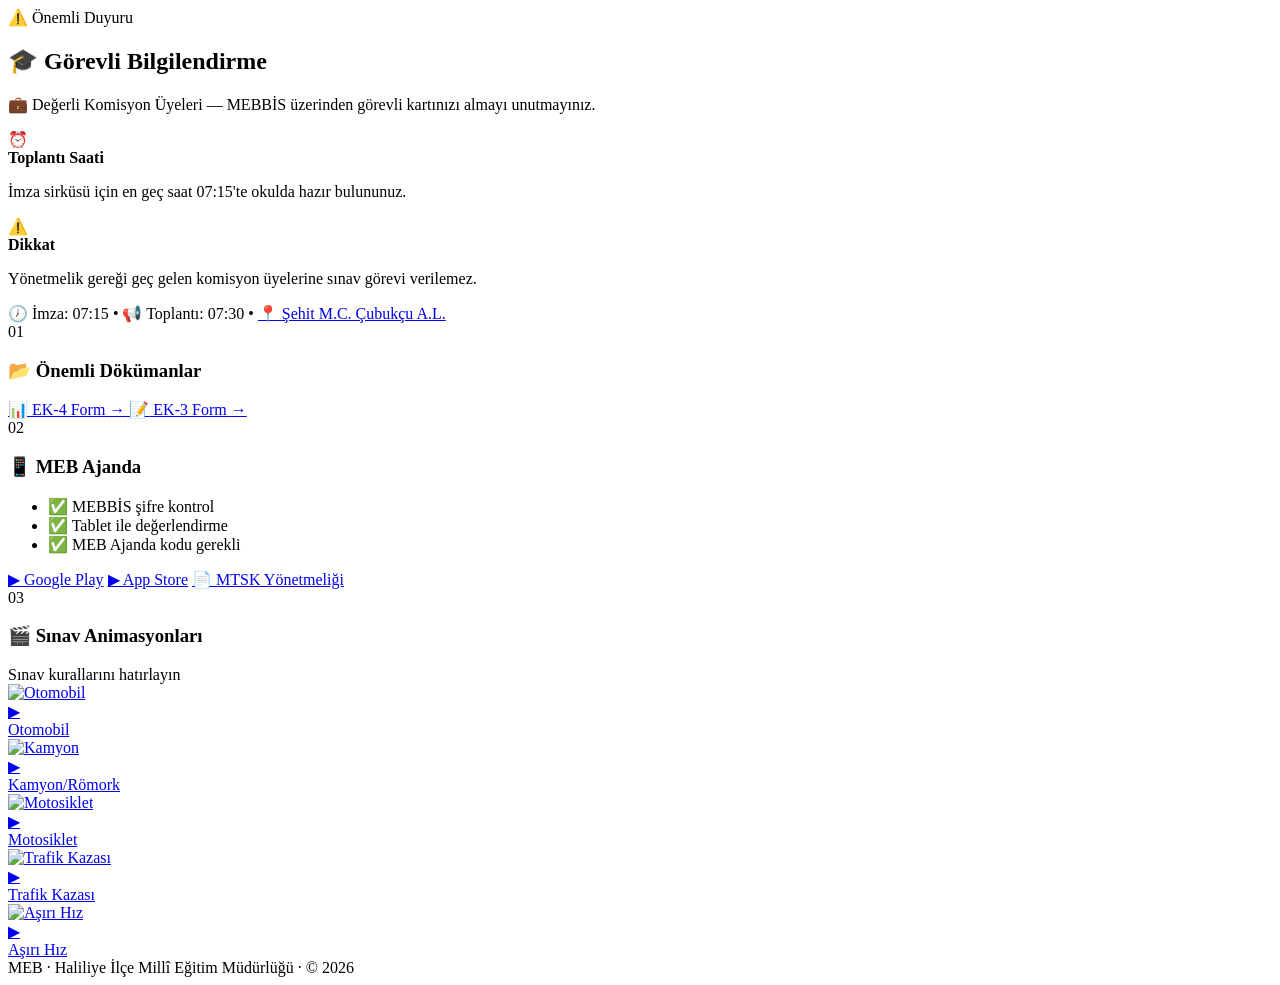
==== index.html @ 307fc8f8 "Add files via upload" ====
<!DOCTYPE html>
<html lang="tr"><head><meta http-equiv="Content-Type" content="text/html; charset=UTF-8">
  <meta name="viewport" content="width=device-width, initial-scale=1.0, maximum-scale=5.0, user-scalable=yes">
  <meta name="theme-color" content="#0a0f1e">
  <meta name="mobile-web-app-capable" content="yes">
  <meta name="apple-mobile-web-app-capable" content="yes">
  <meta name="apple-mobile-web-app-status-bar-style" content="black-translucent">
  <title>HALİLİYE İLÇE MİLLÎ EĞİTİM MÜDÜRLÜĞÜ - Direksiyon Uygulama Sınavı 2026</title>
  <link rel="stylesheet" href="./index_files/style.css">
  <link rel="preconnect" href="https://fonts.googleapis.com/">
  <link rel="preconnect" href="https://fonts.gstatic.com/" crossorigin="">
  <link href="./index_files/css2" rel="stylesheet">
</head>

<body>
  <div class="app-container single-screen">
    <!-- Hero Banner - Görevli Bilgilendirme -->
    <section class="hero-banner">
      <div class="hero-eyebrow">
        <span class="hero-badge">⚠️ Önemli Duyuru</span>
      </div>
      <h1 class="hero-title">🎓 Görevli Bilgilendirme</h1>
      <p class="hero-subtitle">💼 Değerli Komisyon Üyeleri — MEBBİS üzerinden görevli kartınızı almayı unutmayınız.</p>
      <div class="hero-alerts">
        <div class="hero-alert warning">
          <div class="alert-icon-wrap">⏰</div>
          <div class="alert-content">
            <strong>Toplantı Saati</strong>
            <p>İmza sirküsü için en geç saat <span class="highlight">07:15</span>'te okulda hazır bulununuz.</p>
          </div>
        </div>
        <div class="hero-alert danger">
          <div class="alert-icon-wrap">⚠️</div>
          <div class="alert-content">
            <strong>Dikkat</strong>
            <p>Yönetmelik gereği geç gelen komisyon üyelerine sınav görevi verilemez.</p>
          </div>
        </div>
      </div>
      <div class="hero-meta">
        <span class="hero-clock">🕖 İmza: 07:15</span>
        <span class="hero-divider">•</span>
        <span class="hero-meeting">📢 Toplantı: 07:30</span>
        <span class="hero-divider">•</span>
        <a href="https://maps.app.goo.gl/9CkDeFp5u5hcrYTb7" target="_blank" class="hero-location">📍 Şehit M.C. Çubukçu A.L.</a>
      </div>
      <div class="hero-glow"></div>
    </section>

    <!-- Content Grid -->
    <main class="content-grid">
      <!-- Top Row - Full Width Cards -->
      <div class="top-row">
        <!-- Dökümanlar -->
        <section class="mini-card doc-section">
          <span class="mini-num">01</span>
          <h3>📂 Önemli Dökümanlar</h3>
          <div class="doc-row">
            <a href="https://docs.google.com/spreadsheets/d/137NyETIjxWdyQr7cg7-XehV-t2fVelcr/edit?usp=sharing" target="_blank" class="doc-pill">
              <span>📊</span> EK-4 Form <span class="arrow">→</span>
            </a>
            <a href="https://docs.google.com/spreadsheets/d/1sqxn_C7hYB0pl3exOlRPHyGRlOiC68R-/edit?usp=sharing" target="_blank" class="doc-pill">
              <span>📝</span> EK-3 Form <span class="arrow">→</span>
            </a>
          </div>
        </section>

        <!-- MEB Ajanda -->
        <section class="mini-card app-section">
          <span class="mini-num">02</span>
          <h3>📱 MEB Ajanda</h3>
          <ul class="check-row">
            <li>✅ MEBBİS şifre kontrol</li>
            <li>✅ Tablet ile değerlendirme</li>
            <li>✅ MEB Ajanda kodu gerekli</li>
          </ul>
          <div class="app-links">
            <a href="https://play.google.com/store/apps/details?id=com.meb.mebanahtar" target="_blank" class="app-btn">▶ Google Play</a>
            <a href="https://apps.apple.com/tr/app/meb-ajanda/id1448478630" target="_blank" class="app-btn">▶ App Store</a>
            <a href="https://ookgm.meb.gov.tr/meb_iys_dosyalar/2025_01/13144439_mtsk.pdf" target="_blank" class="app-btn secondary">📄 MTSK Yönetmeliği</a>
          </div>
        </section>
      </div>

      <!-- Video Section -->
      <section class="video-section">
        <div class="section-head">
          <span class="mini-num">03</span>
          <h3>🎬 Sınav Animasyonları</h3>
          <span class="section-hint">Sınav kurallarını hatırlayın</span>
        </div>
        <div class="video-row">
          <a href="https://www.youtube.com/watch?v=DIfoEIs1bJ0" target="_blank" class="vid-card">
            <div class="vid-thumb">
              <img src="./index_files/maxresdefault.jpg" alt="Otomobil">
              <div class="vid-overlay">▶</div>
            </div>
            <span>Otomobil</span>
          </a>
          <a href="https://www.youtube.com/watch?v=jmwhwNhbXaY" target="_blank" class="vid-card">
            <div class="vid-thumb">
              <img src="./index_files/maxresdefault(1).jpg" alt="Kamyon">
              <div class="vid-overlay">▶</div>
            </div>
            <span>Kamyon/Römork</span>
          </a>
          <a href="https://www.youtube.com/watch?v=l5TR6jCAc9U" target="_blank" class="vid-card">
            <div class="vid-thumb">
              <img src="./index_files/maxresdefault(2).jpg" alt="Motosiklet">
              <div class="vid-overlay">▶</div>
            </div>
            <span>Motosiklet</span>
          </a>
          <a href="https://www.youtube.com/watch?v=uQ-4gcrQBHQ" target="_blank" class="vid-card">
            <div class="vid-thumb">
              <img src="./index_files/maxresdefault(3).jpg" alt="Trafik Kazası">
              <div class="vid-overlay">▶</div>
            </div>
            <span>Trafik Kazası</span>
          </a>
          <a href="https://www.youtube.com/watch?v=pmoFAxaCNxg" target="_blank" class="vid-card">
            <div class="vid-thumb">
              <img src="./index_files/maxresdefault(4).jpg" alt="Aşırı Hız">
              <div class="vid-overlay">▶</div>
            </div>
            <span>Aşırı Hız</span>
          </a>
        </div>
      </section>
    </main>

    <!-- Footer -->
    <footer class="footer compact">
      <div class="footer-inner">
        <span class="footer-brand">MEB</span>
        <span class="footer-sep">·</span>
        <span class="footer-loc">Haliliye İlçe Millî Eğitim Müdürlüğü</span>
        <span class="footer-sep">·</span>
        <span class="footer-copy">© 2026</span>
      </div>
    </footer>
  </div>

  <script src="./index_files/script.js.indir"></script>
</body></html>
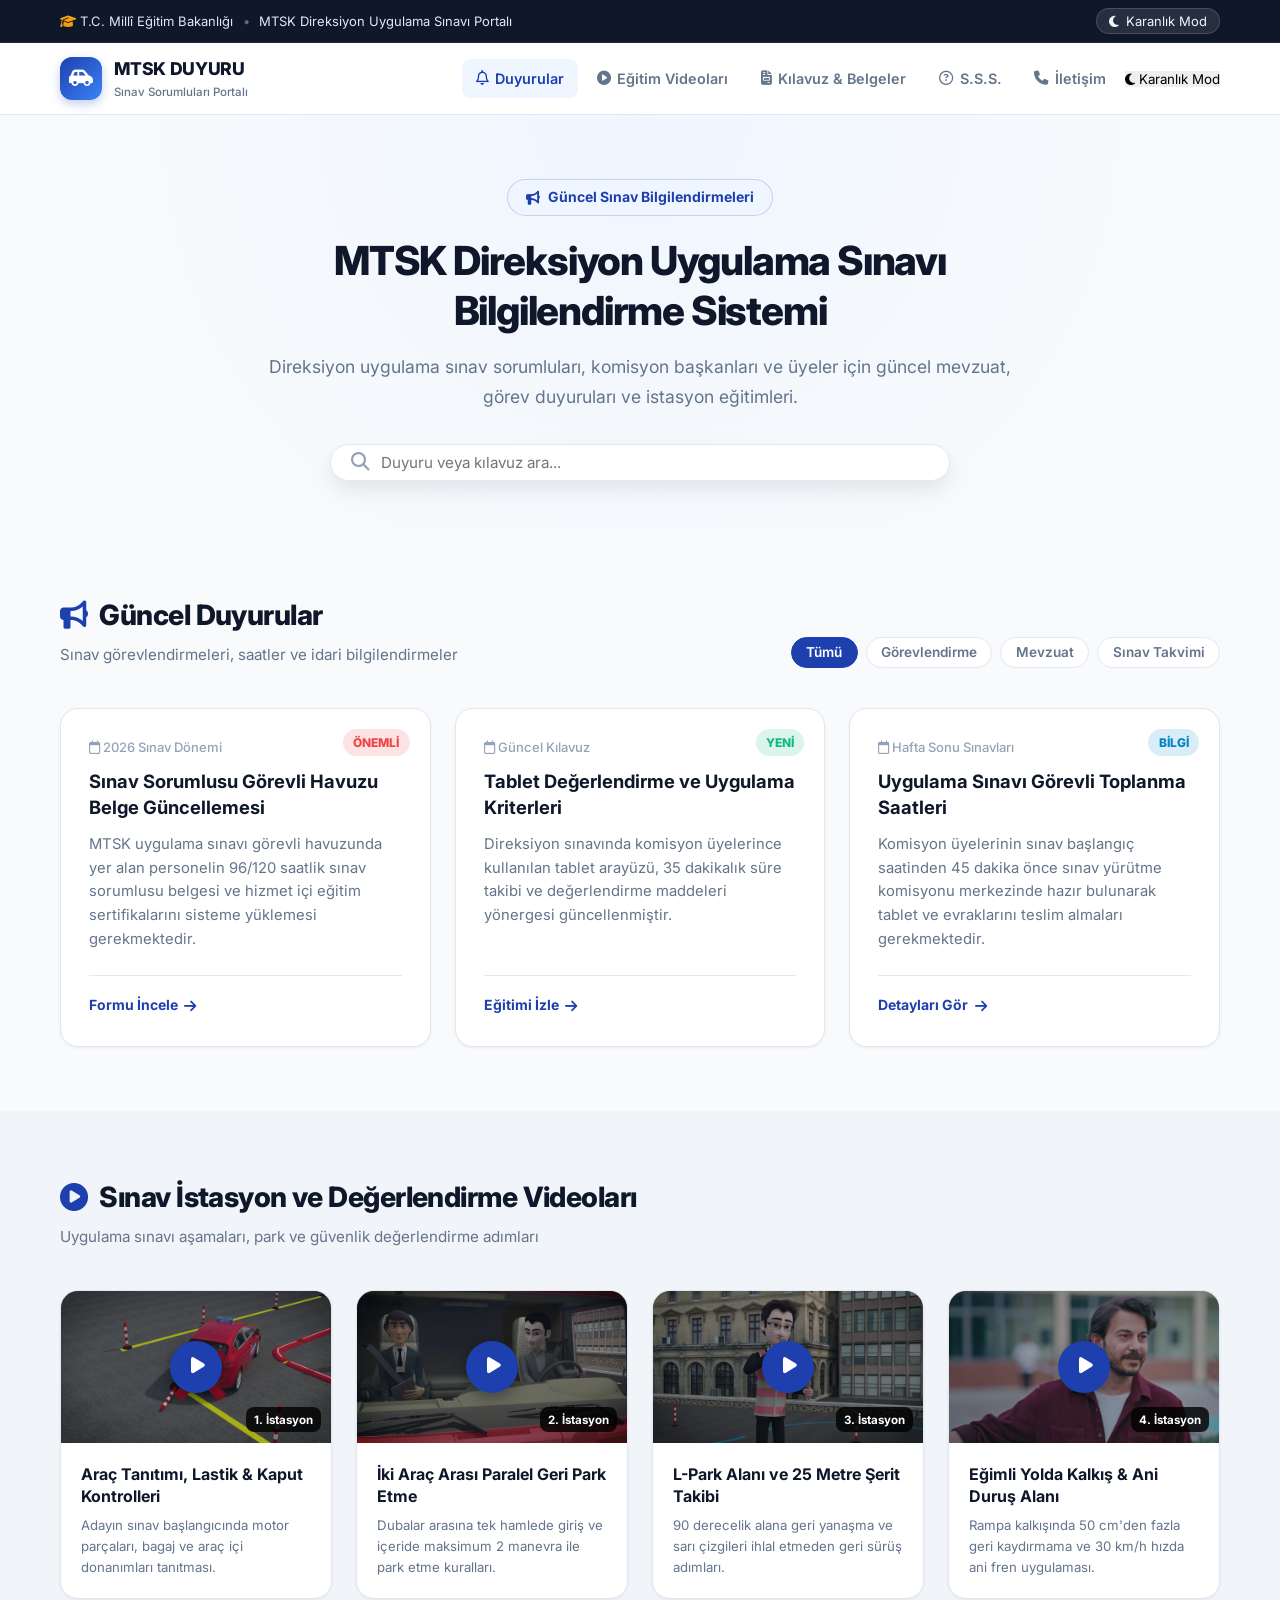
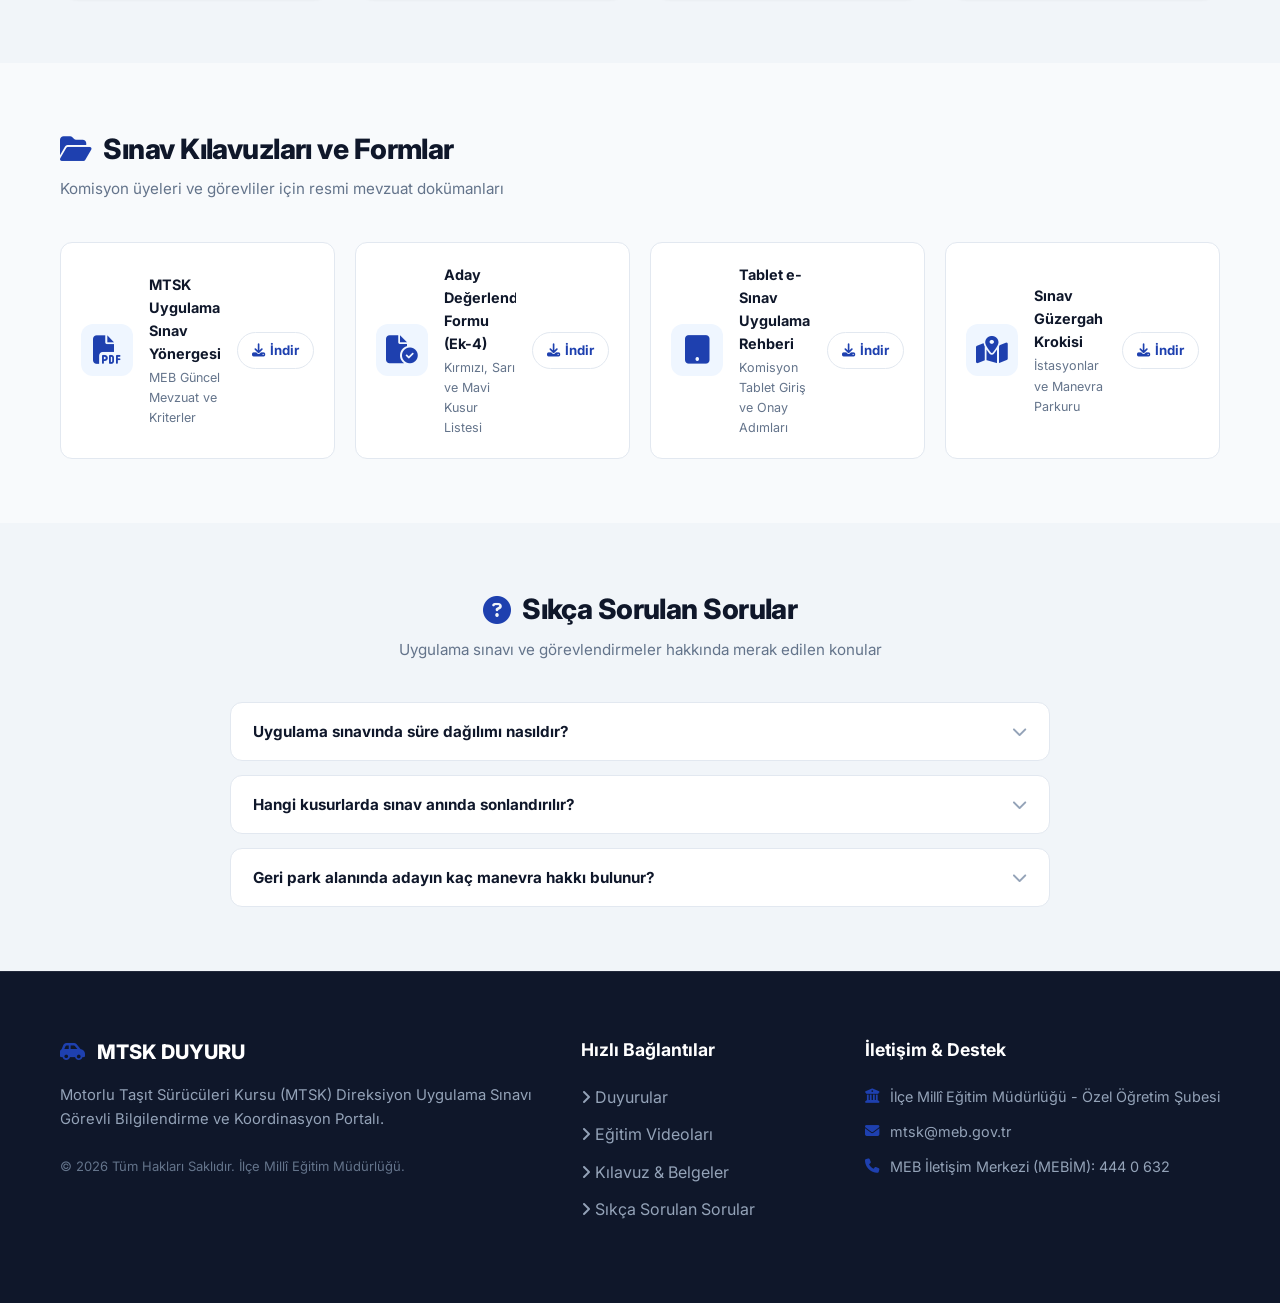
==== commit 9c20a3d8: "Update index.html" ====
--- a/index.html
+++ b/index.html
@@ -1,145 +1,1341 @@
 <!DOCTYPE html>
-<html lang="tr"><head><meta http-equiv="Content-Type" content="text/html; charset=UTF-8">
+<html lang="tr">
+<head>
+  <meta charset="UTF-8">
   <meta name="viewport" content="width=device-width, initial-scale=1.0, maximum-scale=5.0, user-scalable=yes">
-  <meta name="theme-color" content="#0a0f1e">
-  <meta name="mobile-web-app-capable" content="yes">
-  <meta name="apple-mobile-web-app-capable" content="yes">
-  <meta name="apple-mobile-web-app-status-bar-style" content="black-translucent">
-  <title>HALİLİYE İLÇE MİLLÎ EĞİTİM MÜDÜRLÜĞÜ - Direksiyon Uygulama Sınavı 2026</title>
-  <link rel="stylesheet" href="./index_files/style.css">
-  <link rel="preconnect" href="https://fonts.googleapis.com/">
-  <link rel="preconnect" href="https://fonts.gstatic.com/" crossorigin="">
-  <link href="./index_files/css2" rel="stylesheet">
+  <title>MTSK Sınav Sorumluları Duyuru ve Bilgilendirme Portalı</title>
+  <meta name="description" content="Motorlu Taşıt Sürücüleri Kursu Uygulama Sınavı Görevli Bilgilendirme Sistemi">
+  
+  <!-- FontAwesome & Google Fonts -->
+  <link rel="preconnect" href="https://fonts.googleapis.com">
+  <link rel="preconnect" href="https://fonts.gstatic.com" crossorigin>
+  <link href="https://fonts.googleapis.com/css2?family=Inter:wght@400;500;600;700;800&display=swap" rel="stylesheet">
+  <link rel="stylesheet" href="https://cdnjs.cloudflare.com/ajax/libs/font-awesome/6.5.1/css/all.min.css">
+  
+  <style>
+    /* ==========================================================================
+       CSS DEĞİŞKENLERİ & TEMALAR
+       ========================================================================== */
+    :root {
+      --primary: #1e40af;
+      --primary-hover: #1d4ed8;
+      --primary-light: #eff6ff;
+      --secondary: #0f172a;
+      --accent: #f59e0b;
+      --success: #10b981;
+      --warning: #ef4444;
+      --info: #0284c7;
+      
+      --bg-body: #f8fafc;
+      --bg-card: #ffffff;
+      --bg-alt: #f1f5f9;
+      
+      --text-main: #0f172a;
+      --text-muted: #64748b;
+      --text-sub: #94a3b8;
+      --border-ui: #e2e8f0;
+      
+      --shadow-sm: 0 1px 3px rgba(0,0,0,0.06);
+      --shadow-md: 0 4px 10px rgba(0,0,0,0.07);
+      --shadow-lg: 0 10px 20px rgba(0,0,0,0.08);
+      --shadow-drawer: -5px 0 25px rgba(0,0,0,0.25);
+      
+      --radius-sm: 8px;
+      --radius-md: 12px;
+      --radius-lg: 18px;
+      --radius-full: 9999px;
+      --transition: all 0.25s ease-in-out;
+      --max-width: 1200px;
+    }
+
+    [data-theme="dark"] {
+      --bg-body: #0b0f19;
+      --bg-card: #131b2e;
+      --bg-alt: #1a243b;
+      --text-main: #f8fafc;
+      --text-muted: #94a3b8;
+      --text-sub: #64748b;
+      --border-ui: #22304e;
+      --primary: #3b82f6;
+      --primary-hover: #60a5fa;
+      --primary-light: rgba(59, 130, 246, 0.15);
+      --shadow-sm: 0 1px 3px rgba(0,0,0,0.4);
+      --shadow-md: 0 4px 10px rgba(0,0,0,0.3);
+      --shadow-lg: 0 10px 20px rgba(0,0,0,0.4);
+      --shadow-drawer: -5px 0 25px rgba(0,0,0,0.6);
+    }
+
+    /* ==========================================================================
+       RESET & TEMEL YAPI
+       ========================================================================== */
+    *, *::before, *::after {
+      box-sizing: border-box;
+      margin: 0;
+      padding: 0;
+    }
+
+    html {
+      scroll-behavior: smooth;
+      font-size: 16px;
+      -webkit-text-size-adjust: 100%;
+    }
+
+    body {
+      font-family: 'Inter', system-ui, -apple-system, BlinkMacSystemFont, 'Segoe UI', Roboto, sans-serif;
+      background-color: var(--bg-body);
+      color: var(--text-main);
+      line-height: 1.6;
+      transition: background-color 0.3s ease, color 0.3s ease;
+      overflow-x: hidden;
+      width: 100%;
+      position: relative;
+    }
+
+    a { color: inherit; text-decoration: none; }
+    ul { list-style: none; }
+    button, input { font-family: inherit; border: none; outline: none; }
+
+    .container {
+      width: 100%;
+      max-width: var(--max-width);
+      margin: 0 auto;
+      padding: 0 1.25rem;
+    }
+
+    /* ==========================================================================
+       TOPBAR
+       ========================================================================== */
+    .topbar {
+      background-color: var(--secondary);
+      color: #e2e8f0;
+      font-size: 0.8125rem;
+      padding: 0.5rem 0;
+      border-bottom: 1px solid rgba(255, 255, 255, 0.08);
+      position: relative;
+      z-index: 1001;
+    }
+    .topbar-wrapper {
+      display: flex;
+      justify-content: space-between;
+      align-items: center;
+      gap: 1rem;
+    }
+    .topbar-left {
+      display: flex;
+      align-items: center;
+      gap: 0.6rem;
+      white-space: nowrap;
+      overflow: hidden;
+      text-overflow: ellipsis;
+    }
+    .topbar-left i { color: var(--accent); }
+    .theme-btn {
+      background: rgba(255, 255, 255, 0.1);
+      color: #f1f5f9;
+      cursor: pointer;
+      display: flex;
+      align-items: center;
+      gap: 0.45rem;
+      font-size: 0.8125rem;
+      padding: 0.25rem 0.75rem;
+      border-radius: var(--radius-full);
+      border: 1px solid rgba(255, 255, 255, 0.15);
+      transition: var(--transition);
+      white-space: nowrap;
+    }
+    .theme-btn:hover { background: rgba(255, 255, 255, 0.2); }
+
+    /* ==========================================================================
+       HEADER & NAVBAR (ÇAKIŞMAYI ÖNLEYEN DÜZEN)
+       ========================================================================== */
+    .header {
+      position: sticky;
+      top: 0;
+      z-index: 1000;
+      background-color: var(--bg-card);
+      border-bottom: 1px solid var(--border-ui);
+      backdrop-filter: blur(12px);
+      -webkit-backdrop-filter: blur(12px);
+      width: 100%;
+      height: 4.5rem;
+      display: flex;
+      align-items: center;
+    }
+    .header-container {
+      display: flex;
+      justify-content: space-between;
+      align-items: center;
+      width: 100%;
+    }
+    
+    /* Logo & Başlık */
+    .brand {
+      display: flex;
+      align-items: center;
+      gap: 0.75rem;
+      text-decoration: none;
+      flex-shrink: 0;
+      max-width: calc(100% - 60px);
+    }
+    .brand-badge {
+      width: 2.65rem;
+      height: 2.65rem;
+      background: linear-gradient(135deg, var(--primary), #3b82f6);
+      color: white;
+      border-radius: var(--radius-md);
+      display: flex;
+      align-items: center;
+      justify-content: center;
+      font-size: 1.2rem;
+      box-shadow: 0 4px 10px rgba(30, 64, 175, 0.25);
+      flex-shrink: 0;
+    }
+    .brand-titles {
+      display: flex;
+      flex-direction: column;
+      overflow: hidden;
+    }
+    .main-title {
+      font-weight: 800;
+      font-size: 1.1rem;
+      letter-spacing: -0.02em;
+      color: var(--text-main);
+      white-space: nowrap;
+    }
+    .sub-title {
+      font-size: 0.72rem;
+      color: var(--text-muted);
+      font-weight: 500;
+      white-space: nowrap;
+    }
+
+    /* Masaüstü Menüsü */
+    .nav-menu {
+      display: flex;
+      align-items: center;
+      gap: 0.35rem;
+    }
+    .nav-link {
+      padding: 0.5rem 0.85rem;
+      font-weight: 600;
+      font-size: 0.9rem;
+      color: var(--text-muted);
+      border-radius: var(--radius-sm);
+      transition: var(--transition);
+      display: flex;
+      align-items: center;
+      gap: 0.4rem;
+      white-space: nowrap;
+    }
+    .nav-link:hover, .nav-link.active {
+      color: var(--primary);
+      background-color: var(--primary-light);
+    }
+
+    /* Mobil Menü Butonu (Hamburger) */
+    .nav-toggle {
+      display: none;
+      background: var(--bg-alt);
+      color: var(--text-main);
+      font-size: 1.25rem;
+      cursor: pointer;
+      width: 2.75rem;
+      height: 2.75rem;
+      border-radius: var(--radius-md);
+      border: 1px solid var(--border-ui);
+      align-items: center;
+      justify-content: center;
+      flex-shrink: 0;
+      transition: var(--transition);
+    }
+    .nav-toggle:active {
+      transform: scale(0.95);
+    }
+
+    /* Mobil Menü Karartma Katmanı (Backdrop) */
+    .drawer-backdrop {
+      display: none;
+      position: fixed;
+      inset: 0;
+      background: rgba(15, 23, 42, 0.6);
+      backdrop-filter: blur(4px);
+      z-index: 1090;
+      opacity: 0;
+      transition: opacity 0.3s ease;
+    }
+    .drawer-backdrop.active {
+      display: block;
+      opacity: 1;
+    }
+
+    .drawer-header {
+      display: none;
+    }
+
+    /* ==========================================================================
+       MOBİL VE TABLET MEDIA QUERY (KESİN ÇÖZÜM)
+       ========================================================================== */
+    @media (max-width: 900px) {
+      .topbar {
+        display: none;
+      }
+
+      .nav-toggle {
+        display: flex;
+      }
+
+      .sub-title {
+        display: none;
+      }
+
+      /* Yan Panel (Off-canvas Drawer) Menü */
+      .nav-menu {
+        position: fixed;
+        top: 0;
+        right: 0;
+        width: 80%;
+        max-width: 320px;
+        height: 100vh;
+        height: 100dvh;
+        background-color: var(--bg-card);
+        flex-direction: column;
+        align-items: stretch;
+        padding: 1.5rem 1.25rem;
+        gap: 0.5rem;
+        z-index: 1100;
+        box-shadow: var(--shadow-drawer);
+        transform: translateX(100%);
+        transition: transform 0.3s cubic-bezier(0.4, 0, 0.2, 1);
+        overflow-y: auto;
+      }
+
+      .nav-menu.open {
+        transform: translateX(0);
+      }
+
+      /* Drawer Başlığı */
+      .drawer-header {
+        display: flex;
+        justify-content: space-between;
+        align-items: center;
+        padding-bottom: 1.25rem;
+        margin-bottom: 1rem;
+        border-bottom: 1px solid var(--border-ui);
+      }
+      .drawer-title {
+        font-weight: 800;
+        font-size: 1.1rem;
+        color: var(--primary);
+        display: flex;
+        align-items: center;
+        gap: 0.5rem;
+      }
+      .drawer-close {
+        background: var(--bg-alt);
+        color: var(--text-muted);
+        width: 2.25rem;
+        height: 2.25rem;
+        border-radius: var(--radius-sm);
+        display: flex;
+        align-items: center;
+        justify-content: center;
+        font-size: 1.1rem;
+        cursor: pointer;
+      }
+
+      .nav-link {
+        width: 100%;
+        padding: 0.85rem 1rem;
+        font-size: 1rem;
+        border-radius: var(--radius-md);
+      }
+
+      .drawer-theme-box {
+        margin-top: auto;
+        padding-top: 1.5rem;
+        border-top: 1px solid var(--border-ui);
+      }
+      .drawer-theme-btn {
+        width: 100%;
+        padding: 0.75rem 1rem;
+        background: var(--bg-alt);
+        color: var(--text-main);
+        border-radius: var(--radius-md);
+        font-weight: 600;
+        font-size: 0.95rem;
+        display: flex;
+        align-items: center;
+        justify-content: center;
+        gap: 0.6rem;
+        cursor: pointer;
+      }
+    }
+
+    /* ==========================================================================
+       HERO BÖLÜMÜ
+       ========================================================================== */
+    .hero {
+      padding: 4rem 0 3rem;
+      background: radial-gradient(circle at 50% 0%, var(--primary-light) 0%, var(--bg-body) 70%);
+      text-align: center;
+    }
+    .hero-container { max-width: 820px; }
+    .hero-tag {
+      display: inline-flex;
+      align-items: center;
+      gap: 0.5rem;
+      background-color: var(--primary-light);
+      color: var(--primary);
+      font-size: 0.875rem;
+      font-weight: 700;
+      padding: 0.4rem 1.1rem;
+      border-radius: var(--radius-full);
+      margin-bottom: 1.25rem;
+      border: 1px solid rgba(30, 64, 175, 0.2);
+    }
+    .hero-heading {
+      font-size: clamp(1.6rem, 4vw, 2.5rem);
+      font-weight: 800;
+      line-height: 1.25;
+      letter-spacing: -0.03em;
+      margin-bottom: 1rem;
+      color: var(--text-main);
+    }
+    .hero-lead {
+      font-size: clamp(0.95rem, 2vw, 1.1rem);
+      color: var(--text-muted);
+      margin-bottom: 2rem;
+      line-height: 1.7;
+    }
+
+    .search-wrapper {
+      background-color: var(--bg-card);
+      border: 1px solid var(--border-ui);
+      border-radius: var(--radius-full);
+      padding: 0.5rem 1.25rem;
+      display: flex;
+      align-items: center;
+      box-shadow: var(--shadow-lg);
+      max-width: 620px;
+      margin: 0 auto;
+      transition: var(--transition);
+    }
+    .search-wrapper:focus-within {
+      border-color: var(--primary);
+      box-shadow: 0 0 0 4px rgba(30, 64, 175, 0.15), var(--shadow-lg);
+    }
+    .search-icon { color: var(--text-sub); font-size: 1.15rem; margin-right: 0.75rem; }
+    .search-wrapper input {
+      flex: 1;
+      background: transparent;
+      color: var(--text-main);
+      font-size: 0.95rem;
+    }
+
+    /* ==========================================================================
+       BÖLÜM VE KARTLAR
+       ========================================================================== */
+    .section { padding: 4rem 0; }
+    .section-gray { background-color: var(--bg-alt); }
+    .section-title-wrap {
+      display: flex;
+      justify-content: space-between;
+      align-items: flex-end;
+      margin-bottom: 2.5rem;
+      flex-wrap: wrap;
+      gap: 1.25rem;
+    }
+    .section-title {
+      font-size: 1.75rem;
+      font-weight: 800;
+      letter-spacing: -0.02em;
+      color: var(--text-main);
+      display: flex;
+      align-items: center;
+      gap: 0.75rem;
+    }
+    .section-title i { color: var(--primary); }
+    .section-desc { color: var(--text-muted); font-size: 0.95rem; margin-top: 0.35rem; }
+
+    .category-filters { display: flex; gap: 0.5rem; flex-wrap: wrap; }
+    .filter-chip {
+      background-color: var(--bg-card);
+      color: var(--text-muted);
+      border: 1px solid var(--border-ui);
+      padding: 0.4rem 0.9rem;
+      border-radius: var(--radius-full);
+      font-weight: 600;
+      font-size: 0.85rem;
+      cursor: pointer;
+      transition: var(--transition);
+    }
+    .filter-chip:hover, .filter-chip.active {
+      background-color: var(--primary);
+      color: white;
+      border-color: var(--primary);
+    }
+
+    .cards-grid {
+      display: grid;
+      grid-template-columns: repeat(auto-fill, minmax(300px, 1fr));
+      gap: 1.5rem;
+    }
+    .card {
+      background-color: var(--bg-card);
+      border: 1px solid var(--border-ui);
+      border-radius: var(--radius-lg);
+      overflow: hidden;
+      box-shadow: var(--shadow-sm);
+      transition: var(--transition);
+    }
+    .card:hover {
+      transform: translateY(-4px);
+      box-shadow: 0 15px 30px rgba(0,0,0,0.1);
+      border-color: rgba(30, 64, 175, 0.3);
+    }
+
+    .announcement-card {
+      padding: 1.75rem;
+      display: flex;
+      flex-direction: column;
+      position: relative;
+    }
+    .card-badge {
+      position: absolute;
+      top: 1.25rem;
+      right: 1.25rem;
+      font-size: 0.75rem;
+      font-weight: 800;
+      text-transform: uppercase;
+      padding: 0.25rem 0.65rem;
+      border-radius: var(--radius-full);
+    }
+    .badge-warning { background-color: rgba(239, 68, 68, 0.15); color: var(--warning); }
+    .badge-success { background-color: rgba(16, 185, 129, 0.15); color: var(--success); }
+    .badge-info { background-color: rgba(2, 132, 199, 0.15); color: var(--info); }
+    .card-date { color: var(--text-sub); font-size: 0.8125rem; margin-bottom: 0.75rem; font-weight: 500; }
+    .card-heading { font-size: 1.15rem; font-weight: 700; line-height: 1.4; margin-bottom: 0.75rem; color: var(--text-main); }
+    .card-text { font-size: 0.925rem; color: var(--text-muted); line-height: 1.6; margin-bottom: 1.5rem; flex-grow: 1; }
+    .card-action { border-top: 1px solid var(--border-ui); padding-top: 1rem; }
+    .action-btn {
+      font-weight: 700;
+      font-size: 0.875rem;
+      color: var(--primary);
+      display: inline-flex;
+      align-items: center;
+      gap: 0.4rem;
+      transition: var(--transition);
+    }
+    .action-btn:hover { gap: 0.75rem; }
+
+    /* ==========================================================================
+       VİDEOLAR
+       ========================================================================== */
+    .video-grid {
+      display: grid;
+      grid-template-columns: repeat(auto-fill, minmax(260px, 1fr));
+      gap: 1.5rem;
+    }
+    .video-card { cursor: pointer; display: flex; flex-direction: column; }
+    .video-preview {
+      position: relative;
+      width: 100%;
+      aspect-ratio: 16 / 9;
+      background: linear-gradient(135deg, #1e293b, #0f172a);
+      overflow: hidden;
+    }
+    .video-img {
+      width: 100%;
+      height: 100%;
+      object-fit: cover;
+      transition: transform 0.4s ease;
+    }
+    .video-card:hover .video-img { transform: scale(1.06); }
+    .play-btn-circle {
+      position: absolute;
+      inset: 0;
+      background: rgba(15, 23, 42, 0.35);
+      display: flex;
+      align-items: center;
+      justify-content: center;
+      transition: var(--transition);
+    }
+    .play-btn-circle i {
+      width: 3.25rem;
+      height: 3.25rem;
+      background-color: var(--primary);
+      color: white;
+      border-radius: var(--radius-full);
+      display: flex;
+      align-items: center;
+      justify-content: center;
+      font-size: 1.15rem;
+      padding-left: 4px;
+      box-shadow: 0 4px 15px rgba(0, 0, 0, 0.4);
+      transition: var(--transition);
+    }
+    .video-card:hover .play-btn-circle i { background-color: var(--warning); transform: scale(1.15); }
+    .tag-duration {
+      position: absolute;
+      bottom: 0.65rem;
+      right: 0.65rem;
+      background: rgba(0, 0, 0, 0.8);
+      color: white;
+      font-size: 0.72rem;
+      font-weight: 700;
+      padding: 0.2rem 0.5rem;
+      border-radius: var(--radius-sm);
+    }
+    .video-info { padding: 1.25rem; }
+    .video-h3 { font-size: 1rem; font-weight: 700; line-height: 1.4; margin-bottom: 0.45rem; color: var(--text-main); }
+    .video-p { font-size: 0.825rem; color: var(--text-muted); }
+
+    /* ==========================================================================
+       DOKÜMANLAR
+       ========================================================================== */
+    .docs-grid {
+      display: grid;
+      grid-template-columns: repeat(auto-fill, minmax(260px, 1fr));
+      gap: 1.25rem;
+    }
+    .doc-card {
+      background-color: var(--bg-card);
+      border: 1px solid var(--border-ui);
+      border-radius: var(--radius-md);
+      padding: 1.25rem;
+      display: flex;
+      align-items: center;
+      gap: 1rem;
+      transition: var(--transition);
+    }
+    .doc-card:hover { border-color: var(--primary); box-shadow: var(--shadow-md); }
+    .doc-icon-box {
+      font-size: 1.75rem;
+      color: var(--primary);
+      background: var(--primary-light);
+      width: 3.25rem;
+      height: 3.25rem;
+      display: flex;
+      align-items: center;
+      justify-content: center;
+      border-radius: var(--radius-md);
+      flex-shrink: 0;
+    }
+    .doc-text { flex-grow: 1; overflow: hidden; }
+    .doc-text h4 { font-size: 0.9rem; font-weight: 700; margin-bottom: 0.2rem; color: var(--text-main); }
+    .doc-text p { font-size: 0.785rem; color: var(--text-muted); }
+    .btn-download {
+      padding: 0.45rem 0.85rem;
+      font-size: 0.825rem;
+      font-weight: 700;
+      color: var(--primary);
+      border: 1px solid var(--border-ui);
+      border-radius: var(--radius-full);
+      display: flex;
+      align-items: center;
+      gap: 0.35rem;
+      flex-shrink: 0;
+      transition: var(--transition);
+    }
+    .btn-download:hover { background-color: var(--primary); color: white; border-color: var(--primary); }
+
+    /* ==========================================================================
+       AKORDEON (SSS)
+       ========================================================================== */
+    .accordion-wrap {
+      max-width: 820px;
+      margin: 0 auto;
+      display: flex;
+      flex-direction: column;
+      gap: 0.85rem;
+    }
+    .acc-item {
+      background-color: var(--bg-card);
+      border: 1px solid var(--border-ui);
+      border-radius: var(--radius-md);
+      overflow: hidden;
+    }
+    .acc-btn {
+      width: 100%;
+      padding: 1.2rem 1.4rem;
+      text-align: left;
+      background: transparent;
+      color: var(--text-main);
+      font-weight: 700;
+      font-size: 0.95rem;
+      display: flex;
+      justify-content: space-between;
+      align-items: center;
+      gap: 1rem;
+      cursor: pointer;
+    }
+    .acc-btn i { transition: transform 0.3s ease; color: var(--text-sub); flex-shrink: 0; }
+    .acc-item.active .acc-btn i { transform: rotate(180deg); color: var(--primary); }
+    .acc-panel {
+      max-height: 0;
+      overflow: hidden;
+      transition: max-height 0.3s ease;
+      background-color: var(--bg-alt);
+    }
+    .acc-panel p { padding: 1.2rem 1.4rem; font-size: 0.925rem; color: var(--text-muted); line-height: 1.7; }
+
+    /* ==========================================================================
+       FOOTER
+       ========================================================================== */
+    .footer {
+      background-color: var(--secondary);
+      color: #94a3b8;
+      padding: 4rem 0 2rem;
+      border-top: 1px solid rgba(255, 255, 255, 0.08);
+    }
+    .footer-grid {
+      display: grid;
+      grid-template-columns: 2fr 1fr 1.5fr;
+      gap: 3rem;
+      margin-bottom: 3rem;
+    }
+    .footer-logo {
+      display: flex;
+      align-items: center;
+      gap: 0.75rem;
+      font-size: 1.25rem;
+      font-weight: 800;
+      color: white;
+      margin-bottom: 1rem;
+    }
+    .footer-logo i { color: var(--primary); }
+    .footer-about { font-size: 0.925rem; line-height: 1.6; }
+    .footer-copy { margin-top: 1.5rem; font-size: 0.8125rem; color: #64748b; }
+    .footer-heading { color: white; font-size: 1.1rem; font-weight: 700; margin-bottom: 1.25rem; }
+    .footer-list { display: flex; flex-direction: column; gap: 0.75rem; }
+    .footer-list a:hover { color: white; }
+    .contact-list li { display: flex; align-items: flex-start; gap: 0.65rem; font-size: 0.9rem; }
+    .contact-list i { color: var(--primary); margin-top: 0.25rem; }
+
+    /* ==========================================================================
+       MODAL & BAŞA DÖN
+       ========================================================================== */
+    .modal {
+      position: fixed;
+      inset: 0;
+      z-index: 2000;
+      display: flex;
+      align-items: center;
+      justify-content: center;
+      padding: 1.25rem;
+      opacity: 0;
+      pointer-events: none;
+      transition: opacity 0.3s ease;
+    }
+    .modal.open { opacity: 1; pointer-events: auto; }
+    .modal-backdrop {
+      position: absolute;
+      inset: 0;
+      background-color: rgba(0, 0, 0, 0.75);
+      backdrop-filter: blur(4px);
+    }
+    .modal-box {
+      position: relative;
+      background-color: var(--bg-card);
+      width: 100%;
+      max-width: 820px;
+      border-radius: var(--radius-lg);
+      overflow: hidden;
+      box-shadow: 0 20px 40px rgba(0,0,0,0.5);
+      z-index: 1;
+      transform: translateY(20px);
+      transition: transform 0.3s ease;
+    }
+    .modal.open .modal-box { transform: translateY(0); }
+    .modal-top {
+      padding: 1rem 1.5rem;
+      display: flex;
+      justify-content: space-between;
+      align-items: center;
+      border-bottom: 1px solid var(--border-ui);
+    }
+    .modal-h3 { font-size: 1.1rem; font-weight: 700; }
+    .modal-btn-close {
+      background: transparent;
+      font-size: 1.75rem;
+      color: var(--text-muted);
+      cursor: pointer;
+      line-height: 1;
+    }
+    .modal-player-wrapper {
+      position: relative;
+      width: 100%;
+      padding-bottom: 56.25%;
+      background-color: #000;
+    }
+    .modal-player-wrapper iframe {
+      position: absolute;
+      top: 0;
+      left: 0;
+      width: 100%;
+      height: 100%;
+    }
+
+    .back-to-top {
+      position: fixed;
+      bottom: 2rem;
+      right: 2rem;
+      width: 3rem;
+      height: 3rem;
+      background-color: var(--primary);
+      color: white;
+      border-radius: var(--radius-full);
+      display: flex;
+      align-items: center;
+      justify-content: center;
+      box-shadow: var(--shadow-lg);
+      cursor: pointer;
+      opacity: 0;
+      pointer-events: none;
+      transition: var(--transition);
+      z-index: 900;
+    }
+    .back-to-top.show { opacity: 1; pointer-events: auto; }
+
+    /* Mobilde küçük ekran boşlukları */
+    @media (max-width: 768px) {
+      .section { padding: 3rem 0; }
+      .hero { padding: 3rem 0 2rem; }
+      .section-title-wrap { flex-direction: column; align-items: flex-start; }
+      .cards-grid, .video-grid, .docs-grid { grid-template-columns: 1fr; }
+      .footer-grid { grid-template-columns: 1fr; gap: 2rem; }
+    }
+  </style>
 </head>
-
 <body>
-  <div class="app-container single-screen">
-    <!-- Hero Banner - Görevli Bilgilendirme -->
-    <section class="hero-banner">
-      <div class="hero-eyebrow">
-        <span class="hero-badge">⚠️ Önemli Duyuru</span>
-      </div>
-      <h1 class="hero-title">🎓 Görevli Bilgilendirme</h1>
-      <p class="hero-subtitle">💼 Değerli Komisyon Üyeleri — MEBBİS üzerinden görevli kartınızı almayı unutmayınız.</p>
-      <div class="hero-alerts">
-        <div class="hero-alert warning">
-          <div class="alert-icon-wrap">⏰</div>
-          <div class="alert-content">
-            <strong>Toplantı Saati</strong>
-            <p>İmza sirküsü için en geç saat <span class="highlight">07:15</span>'te okulda hazır bulununuz.</p>
-          </div>
-        </div>
-        <div class="hero-alert danger">
-          <div class="alert-icon-wrap">⚠️</div>
-          <div class="alert-content">
-            <strong>Dikkat</strong>
-            <p>Yönetmelik gereği geç gelen komisyon üyelerine sınav görevi verilemez.</p>
-          </div>
-        </div>
-      </div>
-      <div class="hero-meta">
-        <span class="hero-clock">🕖 İmza: 07:15</span>
-        <span class="hero-divider">•</span>
-        <span class="hero-meeting">📢 Toplantı: 07:30</span>
-        <span class="hero-divider">•</span>
-        <a href="https://maps.app.goo.gl/9CkDeFp5u5hcrYTb7" target="_blank" class="hero-location">📍 Şehit M.C. Çubukçu A.L.</a>
-      </div>
-      <div class="hero-glow"></div>
-    </section>
-
-    <!-- Content Grid -->
-    <main class="content-grid">
-      <!-- Top Row - Full Width Cards -->
-      <div class="top-row">
-        <!-- Dökümanlar -->
-        <section class="mini-card doc-section">
-          <span class="mini-num">01</span>
-          <h3>📂 Önemli Dökümanlar</h3>
-          <div class="doc-row">
-            <a href="https://docs.google.com/spreadsheets/d/137NyETIjxWdyQr7cg7-XehV-t2fVelcr/edit?usp=sharing" target="_blank" class="doc-pill">
-              <span>📊</span> EK-4 Form <span class="arrow">→</span>
-            </a>
-            <a href="https://docs.google.com/spreadsheets/d/1sqxn_C7hYB0pl3exOlRPHyGRlOiC68R-/edit?usp=sharing" target="_blank" class="doc-pill">
-              <span>📝</span> EK-3 Form <span class="arrow">→</span>
-            </a>
-          </div>
-        </section>
-
-        <!-- MEB Ajanda -->
-        <section class="mini-card app-section">
-          <span class="mini-num">02</span>
-          <h3>📱 MEB Ajanda</h3>
-          <ul class="check-row">
-            <li>✅ MEBBİS şifre kontrol</li>
-            <li>✅ Tablet ile değerlendirme</li>
-            <li>✅ MEB Ajanda kodu gerekli</li>
-          </ul>
-          <div class="app-links">
-            <a href="https://play.google.com/store/apps/details?id=com.meb.mebanahtar" target="_blank" class="app-btn">▶ Google Play</a>
-            <a href="https://apps.apple.com/tr/app/meb-ajanda/id1448478630" target="_blank" class="app-btn">▶ App Store</a>
-            <a href="https://ookgm.meb.gov.tr/meb_iys_dosyalar/2025_01/13144439_mtsk.pdf" target="_blank" class="app-btn secondary">📄 MTSK Yönetmeliği</a>
-          </div>
-        </section>
-      </div>
-
-      <!-- Video Section -->
-      <section class="video-section">
-        <div class="section-head">
-          <span class="mini-num">03</span>
-          <h3>🎬 Sınav Animasyonları</h3>
-          <span class="section-hint">Sınav kurallarını hatırlayın</span>
-        </div>
-        <div class="video-row">
-          <a href="https://www.youtube.com/watch?v=DIfoEIs1bJ0" target="_blank" class="vid-card">
-            <div class="vid-thumb">
-              <img src="./index_files/maxresdefault.jpg" alt="Otomobil">
-              <div class="vid-overlay">▶</div>
-            </div>
-            <span>Otomobil</span>
-          </a>
-          <a href="https://www.youtube.com/watch?v=jmwhwNhbXaY" target="_blank" class="vid-card">
-            <div class="vid-thumb">
-              <img src="./index_files/maxresdefault(1).jpg" alt="Kamyon">
-              <div class="vid-overlay">▶</div>
-            </div>
-            <span>Kamyon/Römork</span>
-          </a>
-          <a href="https://www.youtube.com/watch?v=l5TR6jCAc9U" target="_blank" class="vid-card">
-            <div class="vid-thumb">
-              <img src="./index_files/maxresdefault(2).jpg" alt="Motosiklet">
-              <div class="vid-overlay">▶</div>
-            </div>
-            <span>Motosiklet</span>
-          </a>
-          <a href="https://www.youtube.com/watch?v=uQ-4gcrQBHQ" target="_blank" class="vid-card">
-            <div class="vid-thumb">
-              <img src="./index_files/maxresdefault(3).jpg" alt="Trafik Kazası">
-              <div class="vid-overlay">▶</div>
-            </div>
-            <span>Trafik Kazası</span>
-          </a>
-          <a href="https://www.youtube.com/watch?v=pmoFAxaCNxg" target="_blank" class="vid-card">
-            <div class="vid-thumb">
-              <img src="./index_files/maxresdefault(4).jpg" alt="Aşırı Hız">
-              <div class="vid-overlay">▶</div>
-            </div>
-            <span>Aşırı Hız</span>
-          </a>
-        </div>
-      </section>
-    </main>
-
-    <!-- Footer -->
-    <footer class="footer compact">
-      <div class="footer-inner">
-        <span class="footer-brand">MEB</span>
-        <span class="footer-sep">·</span>
-        <span class="footer-loc">Haliliye İlçe Millî Eğitim Müdürlüğü</span>
-        <span class="footer-sep">·</span>
-        <span class="footer-copy">© 2026</span>
-      </div>
-    </footer>
+
+  <!-- Topbar (Masaüstü) -->
+  <div class="topbar">
+    <div class="container topbar-wrapper">
+      <div class="topbar-left">
+        <span><i class="fa-solid fa-graduation-cap"></i> T.C. Millî Eğitim Bakanlığı</span>
+        <span style="opacity: 0.4">•</span>
+        <span>MTSK Direksiyon Uygulama Sınavı Portalı</span>
+      </div>
+      <div class="topbar-right">
+        <button id="themeToggle" class="theme-btn" aria-label="Temayı Değiştir">
+          <i class="fa-solid fa-moon"></i>
+          <span id="themeLabel">Karanlık Mod</span>
+        </button>
+      </div>
+    </div>
   </div>
 
-  <script src="./index_files/script.js.indir"></script>
-</body></html>+  <!-- Header & Navbar -->
+  <header class="header">
+    <div class="container header-container">
+      <!-- Logo -->
+      <a href="#" class="brand">
+        <div class="brand-badge">
+          <i class="fa-solid fa-car-side"></i>
+        </div>
+        <div class="brand-titles">
+          <span class="main-title">MTSK DUYURU</span>
+          <span class="sub-title">Sınav Sorumluları Portalı</span>
+        </div>
+      </a>
+
+      <!-- Hamburger Butonu -->
+      <button class="nav-toggle" id="navToggle" aria-label="Menüyü Aç">
+        <i class="fa-solid fa-bars"></i>
+      </button>
+
+      <!-- Navigasyon Menüsü / Mobil Drawer -->
+      <nav class="nav-menu" id="navMenu">
+        <!-- Mobil Drawer Başlığı -->
+        <div class="drawer-header">
+          <div class="drawer-title">
+            <i class="fa-solid fa-car-side"></i> MTSK MENÜ
+          </div>
+          <button class="drawer-close" id="drawerCloseBtn" aria-label="Kapat">
+            <i class="fa-solid fa-xmark"></i>
+          </button>
+        </div>
+
+        <a href="#duyurular" class="nav-link active"><i class="fa-regular fa-bell"></i> Duyurular</a>
+        <a href="#videolar" class="nav-link"><i class="fa-solid fa-play-circle"></i> Eğitim Videoları</a>
+        <a href="#formlar" class="nav-link"><i class="fa-solid fa-file-invoice"></i> Kılavuz & Belgeler</a>
+        <a href="#sss" class="nav-link"><i class="fa-regular fa-circle-question"></i> S.S.S.</a>
+        <a href="#iletisim" class="nav-link"><i class="fa-solid fa-phone"></i> İletişim</a>
+
+        <!-- Mobilde Tema Butonu -->
+        <div class="drawer-theme-box">
+          <button id="drawerThemeBtn" class="drawer-theme-btn">
+            <i class="fa-solid fa-moon"></i>
+            <span id="drawerThemeLabel">Karanlık Mod</span>
+          </button>
+        </div>
+      </nav>
+    </div>
+  </header>
+
+  <!-- Mobil Menü Karartma Katmanı -->
+  <div class="drawer-backdrop" id="drawerBackdrop"></div>
+
+  <!-- Hero Bölümü -->
+  <section class="hero">
+    <div class="container hero-container">
+      <div class="hero-tag">
+        <i class="fa-solid fa-bullhorn"></i> Güncel Sınav Bilgilendirmeleri
+      </div>
+      <h1 class="hero-heading">MTSK Direksiyon Uygulama Sınavı Bilgilendirme Sistemi</h1>
+      <p class="hero-lead">
+        Direksiyon uygulama sınav sorumluları, komisyon başkanları ve üyeler için güncel mevzuat, görev duyuruları ve istasyon eğitimleri.
+      </p>
+
+      <div class="search-wrapper">
+        <i class="fa-solid fa-magnifying-glass search-icon"></i>
+        <input type="text" id="liveSearchInput" placeholder="Duyuru veya kılavuz ara..." autocomplete="off">
+      </div>
+    </div>
+  </section>
+
+  <!-- Duyurular Bölümü -->
+  <section id="duyurular" class="section">
+    <div class="container">
+      <div class="section-title-wrap">
+        <div>
+          <h2 class="section-title"><i class="fa-solid fa-bullhorn"></i> Güncel Duyurular</h2>
+          <p class="section-desc">Sınav görevlendirmeleri, saatler ve idari bilgilendirmeler</p>
+        </div>
+        <div class="category-filters">
+          <button class="filter-chip active" data-filter="all">Tümü</button>
+          <button class="filter-chip" data-filter="gorevli">Görevlendirme</button>
+          <button class="filter-chip" data-filter="mevzuat">Mevzuat</button>
+          <button class="filter-chip" data-filter="takvim">Sınav Takvimi</button>
+        </div>
+      </div>
+
+      <div class="cards-grid" id="announcementGrid">
+        
+        <div class="card announcement-card" data-cat="gorevli">
+          <div class="card-badge badge-warning">Önemli</div>
+          <div class="card-date"><i class="fa-regular fa-calendar"></i> 2026 Sınav Dönemi</div>
+          <h3 class="card-heading">Sınav Sorumlusu Görevli Havuzu Belge Güncellemesi</h3>
+          <p class="card-text">
+            MTSK uygulama sınavı görevli havuzunda yer alan personelin 96/120 saatlik sınav sorumlusu belgesi ve hizmet içi eğitim sertifikalarını sisteme yüklemesi gerekmektedir.
+          </p>
+          <div class="card-action">
+            <a href="#formlar" class="action-btn">Formu İncele <i class="fa-solid fa-arrow-right"></i></a>
+          </div>
+        </div>
+
+        <div class="card announcement-card" data-cat="mevzuat">
+          <div class="card-badge badge-success">Yeni</div>
+          <div class="card-date"><i class="fa-regular fa-calendar"></i> Güncel Kılavuz</div>
+          <h3 class="card-heading">Tablet Değerlendirme ve Uygulama Kriterleri</h3>
+          <p class="card-text">
+            Direksiyon sınavında komisyon üyelerince kullanılan tablet arayüzü, 35 dakikalık süre takibi ve değerlendirme maddeleri yönergesi güncellenmiştir.
+          </p>
+          <div class="card-action">
+            <a href="#videolar" class="action-btn">Eğitimi İzle <i class="fa-solid fa-arrow-right"></i></a>
+          </div>
+        </div>
+
+        <div class="card announcement-card" data-cat="takvim">
+          <div class="card-badge badge-info">Bilgi</div>
+          <div class="card-date"><i class="fa-regular fa-calendar"></i> Hafta Sonu Sınavları</div>
+          <h3 class="card-heading">Uygulama Sınavı Görevli Toplanma Saatleri</h3>
+          <p class="card-text">
+            Komisyon üyelerinin sınav başlangıç saatinden 45 dakika önce sınav yürütme komisyonu merkezinde hazır bulunarak tablet ve evraklarını teslim almaları gerekmektedir.
+          </p>
+          <div class="card-action">
+            <a href="#formlar" class="action-btn">Detayları Gör <i class="fa-solid fa-arrow-right"></i></a>
+          </div>
+        </div>
+
+      </div>
+    </div>
+  </section>
+
+  <!-- Videolar Bölümü -->
+  <section id="videolar" class="section section-gray">
+    <div class="container">
+      <div class="section-title-wrap">
+        <div>
+          <h2 class="section-title"><i class="fa-solid fa-circle-play"></i> Sınav İstasyon ve Değerlendirme Videoları</h2>
+          <p class="section-desc">Uygulama sınavı aşamaları, park ve güvenlik değerlendirme adımları</p>
+        </div>
+      </div>
+
+      <div class="video-grid">
+        
+        <div class="card video-card" data-video-url="https://www.youtube.com/embed/dQw4w9WgXcQ" data-title="Araç Tanıtımı ve Ön Hazırlık">
+          <div class="video-preview">
+            <img src="index_files/maxresdefault.jpg" alt="Araç Tanıtımı" class="video-img" onerror="this.src='https://images.unsplash.com/photo-1449965408869-eaa3f722e40d?w=600&auto=format&fit=crop&q=80'">
+            <div class="play-btn-circle"><i class="fa-solid fa-play"></i></div>
+            <span class="tag-duration">1. İstasyon</span>
+          </div>
+          <div class="video-info">
+            <h3 class="video-h3">Araç Tanıtımı, Lastik & Kaput Kontrolleri</h3>
+            <p class="video-p">Adayın sınav başlangıcında motor parçaları, bagaj ve araç içi donanımları tanıtması.</p>
+          </div>
+        </div>
+
+        <div class="card video-card" data-video-url="https://www.youtube.com/embed/dQw4w9WgXcQ" data-title="İki Araç Arasına Geri Park Etme">
+          <div class="video-preview">
+            <img src="index_files/maxresdefault(1).jpg" alt="Geri Park Etme" class="video-img" onerror="this.src='https://images.unsplash.com/photo-1549399542-7e3f8b79c341?w=600&auto=format&fit=crop&q=80'">
+            <div class="play-btn-circle"><i class="fa-solid fa-play"></i></div>
+            <span class="tag-duration">2. İstasyon</span>
+          </div>
+          <div class="video-info">
+            <h3 class="video-h3">İki Araç Arası Paralel Geri Park Etme</h3>
+            <p class="video-p">Dubalar arasına tek hamlede giriş ve içeride maksimum 2 manevra ile park etme kuralları.</p>
+          </div>
+        </div>
+
+        <div class="card video-card" data-video-url="https://www.youtube.com/embed/dQw4w9WgXcQ" data-title="L-Park ve 25 Metre Geri Gitme">
+          <div class="video-preview">
+            <img src="index_files/maxresdefault(2).jpg" alt="L Park" class="video-img" onerror="this.src='https://images.unsplash.com/photo-1503376780353-7e6692767b70?w=600&auto=format&fit=crop&q=80'">
+            <div class="play-btn-circle"><i class="fa-solid fa-play"></i></div>
+            <span class="tag-duration">3. İstasyon</span>
+          </div>
+          <div class="video-info">
+            <h3 class="video-h3">L-Park Alanı ve 25 Metre Şerit Takibi</h3>
+            <p class="video-p">90 derecelik alana geri yanaşma ve sarı çizgileri ihlal etmeden geri sürüş adımları.</p>
+          </div>
+        </div>
+
+        <div class="card video-card" data-video-url="https://www.youtube.com/embed/dQw4w9WgXcQ" data-title="Eğimli Yolda Kalkış ve Ani Fren">
+          <div class="video-preview">
+            <img src="index_files/maxresdefault(3).jpg" alt="Eğimli Yol" class="video-img" onerror="this.src='https://images.unsplash.com/photo-1511919884226-fd3cad34687c?w=600&auto=format&fit=crop&q=80'">
+            <div class="play-btn-circle"><i class="fa-solid fa-play"></i></div>
+            <span class="tag-duration">4. İstasyon</span>
+          </div>
+          <div class="video-info">
+            <h3 class="video-h3">Eğimli Yolda Kalkış & Ani Duruş Alanı</h3>
+            <p class="video-p">Rampa kalkışında 50 cm'den fazla geri kaydırmama ve 30 km/h hızda ani fren uygulaması.</p>
+          </div>
+        </div>
+
+      </div>
+    </div>
+  </section>
+
+  <!-- Dokümanlar & Kılavuzlar -->
+  <section id="formlar" class="section">
+    <div class="container">
+      <div class="section-title-wrap">
+        <div>
+          <h2 class="section-title"><i class="fa-solid fa-folder-open"></i> Sınav Kılavuzları ve Formlar</h2>
+          <p class="section-desc">Komisyon üyeleri ve görevliler için resmi mevzuat dokümanları</p>
+        </div>
+      </div>
+
+      <div class="docs-grid">
+        <div class="doc-card">
+          <div class="doc-icon-box"><i class="fa-solid fa-file-pdf"></i></div>
+          <div class="doc-text">
+            <h4>MTSK Uygulama Sınav Yönergesi</h4>
+            <p>MEB Güncel Mevzuat ve Kriterler</p>
+          </div>
+          <a href="#" class="btn-download"><i class="fa-solid fa-download"></i> İndir</a>
+        </div>
+
+        <div class="doc-card">
+          <div class="doc-icon-box"><i class="fa-solid fa-file-circle-check"></i></div>
+          <div class="doc-text">
+            <h4>Aday Değerlendirme Formu (Ek-4)</h4>
+            <p>Kırmızı, Sarı ve Mavi Kusur Listesi</p>
+          </div>
+          <a href="#" class="btn-download"><i class="fa-solid fa-download"></i> İndir</a>
+        </div>
+
+        <div class="doc-card">
+          <div class="doc-icon-box"><i class="fa-solid fa-tablet-button"></i></div>
+          <div class="doc-text">
+            <h4>Tablet e-Sınav Uygulama Rehberi</h4>
+            <p>Komisyon Tablet Giriş ve Onay Adımları</p>
+          </div>
+          <a href="#" class="btn-download"><i class="fa-solid fa-download"></i> İndir</a>
+        </div>
+
+        <div class="doc-card">
+          <div class="doc-icon-box"><i class="fa-solid fa-map-location-dot"></i></div>
+          <div class="doc-text">
+            <h4>Sınav Güzergah Krokisi</h4>
+            <p>İstasyonlar ve Manevra Parkuru</p>
+          </div>
+          <a href="#" class="btn-download"><i class="fa-solid fa-download"></i> İndir</a>
+        </div>
+      </div>
+    </div>
+  </section>
+
+  <!-- S.S.S. Bölümü -->
+  <section id="sss" class="section section-gray">
+    <div class="container">
+      <div class="section-title-wrap" style="justify-content: center; text-align: center;">
+        <div>
+          <h2 class="section-title" style="justify-content: center;"><i class="fa-solid fa-circle-question"></i> Sıkça Sorulan Sorular</h2>
+          <p class="section-desc">Uygulama sınavı ve görevlendirmeler hakkında merak edilen konular</p>
+        </div>
+      </div>
+
+      <div class="accordion-wrap">
+        <div class="acc-item">
+          <button class="acc-btn">
+            <span>Uygulama sınavında süre dağılımı nasıldır?</span>
+            <i class="fa-solid fa-chevron-down"></i>
+          </button>
+          <div class="acc-panel">
+            <p>Direksiyon uygulama sınavı her aday için toplam 35 dakikadır. İlk 5 dakikası araç kaputu, bagajı ve araç içi donanımlara yönelik sorulardan; kalan 30 dakikası ise akan trafikte sürüş ve manevra istasyonlarından oluşur.</p>
+          </div>
+        </div>
+
+        <div class="acc-item">
+          <button class="acc-btn">
+            <span>Hangi kusurlarda sınav anında sonlandırılır?</span>
+            <i class="fa-solid fa-chevron-down"></i>
+          </button>
+          <div class="acc-panel">
+            <p>Kırmızı renkli (ağır) kusurlar; emniyet kemeri takmama, kırmızı ışık ihlali, yayaya yol vermeme, kaldırıma çarpma, ters yöne girme veya trafiği tehlikeye düşürme durumunda sınav derhal sonlandırılır.</p>
+          </div>
+        </div>
+
+        <div class="acc-item">
+          <button class="acc-btn">
+            <span>Geri park alanında adayın kaç manevra hakkı bulunur?</span>
+            <i class="fa-solid fa-chevron-down"></i>
+          </button>
+          <div class="acc-panel">
+            <p>Paralel park alanına tek hamlede girilmeli ve duba/kaldırım sınırları içinde en fazla 2 hamle (bir ileri, bir geri) ile işlem tamamlanmalıdır.</p>
+          </div>
+        </div>
+      </div>
+    </div>
+  </section>
+
+  <!-- Footer -->
+  <footer id="iletisim" class="footer">
+    <div class="container footer-grid">
+      <div class="footer-block">
+        <div class="footer-logo">
+          <i class="fa-solid fa-car-side"></i>
+          <span>MTSK DUYURU</span>
+        </div>
+        <p class="footer-about">
+          Motorlu Taşıt Sürücüleri Kursu (MTSK) Direksiyon Uygulama Sınavı Görevli Bilgilendirme ve Koordinasyon Portalı.
+        </p>
+        <p class="footer-copy">© 2026 Tüm Hakları Saklıdır. İlçe Millî Eğitim Müdürlüğü.</p>
+      </div>
+
+      <div class="footer-block">
+        <h4 class="footer-heading">Hızlı Bağlantılar</h4>
+        <ul class="footer-list">
+          <li><a href="#duyurular"><i class="fa-solid fa-angle-right"></i> Duyurular</a></li>
+          <li><a href="#videolar"><i class="fa-solid fa-angle-right"></i> Eğitim Videoları</a></li>
+          <li><a href="#formlar"><i class="fa-solid fa-angle-right"></i> Kılavuz & Belgeler</a></li>
+          <li><a href="#sss"><i class="fa-solid fa-angle-right"></i> Sıkça Sorulan Sorular</a></li>
+        </ul>
+      </div>
+
+      <div class="footer-block">
+        <h4 class="footer-heading">İletişim & Destek</h4>
+        <ul class="footer-list contact-list">
+          <li><i class="fa-solid fa-building-columns"></i> İlçe Millî Eğitim Müdürlüğü - Özel Öğretim Şubesi</li>
+          <li><i class="fa-solid fa-envelope"></i> mtsk@meb.gov.tr</li>
+          <li><i class="fa-solid fa-phone"></i> MEB İletişim Merkezi (MEBİM): 444 0 632</li>
+        </ul>
+      </div>
+    </div>
+  </footer>
+
+  <!-- Video Oynatma Modalı -->
+  <div class="modal" id="videoModal">
+    <div class="modal-backdrop" id="modalBackdrop"></div>
+    <div class="modal-box">
+      <div class="modal-top">
+        <h3 id="modalHeading" class="modal-h3">Eğitim Videosu</h3>
+        <button class="modal-btn-close" id="modalCloseBtn" aria-label="Kapat">&times;</button>
+      </div>
+      <div class="modal-player-wrapper">
+        <iframe id="modalVideoIframe" src="" title="MTSK Video" frameborder="0" allow="accelerometer; autoplay; clipboard-write; encrypted-media; gyroscope; picture-in-picture" allowfullscreen></iframe>
+      </div>
+    </div>
+  </div>
+
+  <!-- Başa Dön Butonu -->
+  <button class="back-to-top" id="backToTop" aria-label="Yukarı Çık">
+    <i class="fa-solid fa-arrow-up"></i>
+  </button>
+
+  <!-- JAVASCRIPT KODU -->
+  <script>
+    document.addEventListener('DOMContentLoaded', () => {
+      // 1. Mobil Drawer Menü Kontrolü (Açma / Kapama)
+      const navToggle = document.getElementById('navToggle');
+      const navMenu = document.getElementById('navMenu');
+      const drawerCloseBtn = document.getElementById('drawerCloseBtn');
+      const drawerBackdrop = document.getElementById('drawerBackdrop');
+
+      function openDrawer() {
+        navMenu.classList.add('open');
+        drawerBackdrop.classList.add('active');
+        document.body.style.overflow = 'hidden';
+      }
+
+      function closeDrawer() {
+        navMenu.classList.remove('open');
+        drawerBackdrop.classList.remove('active');
+        document.body.style.overflow = '';
+      }
+
+      if (navToggle) navToggle.addEventListener('click', openDrawer);
+      if (drawerCloseBtn) drawerCloseBtn.addEventListener('click', closeDrawer);
+      if (drawerBackdrop) drawerBackdrop.addEventListener('click', closeDrawer);
+
+      // Menüdeki linklere tıklanınca drawer'ı kapat
+      navMenu.querySelectorAll('.nav-link').forEach(link => {
+        link.addEventListener('click', closeDrawer);
+      });
+
+      // 2. Tema Kontrolü (Dark / Light)
+      const themeToggle = document.getElementById('themeToggle');
+      const themeLabel = document.getElementById('themeLabel');
+      const drawerThemeBtn = document.getElementById('drawerThemeBtn');
+      const drawerThemeLabel = document.getElementById('drawerThemeLabel');
+      
+      const savedTheme = localStorage.getItem('mtsk_portal_theme') || 'light';
+      document.documentElement.setAttribute('data-theme', savedTheme);
+      updateThemeUI(savedTheme);
+
+      function toggleTheme() {
+        const current = document.documentElement.getAttribute('data-theme');
+        const next = current === 'dark' ? 'light' : 'dark';
+        document.documentElement.setAttribute('data-theme', next);
+        localStorage.setItem('mtsk_portal_theme', next);
+        updateThemeUI(next);
+      }
+
+      if (themeToggle) themeToggle.addEventListener('click', toggleTheme);
+      if (drawerThemeBtn) drawerThemeBtn.addEventListener('click', toggleTheme);
+
+      function updateThemeUI(theme) {
+        const isDark = theme === 'dark';
+        const iconClass = isDark ? 'fa-solid fa-sun' : 'fa-solid fa-moon';
+        const labelText = isDark ? 'Aydınlık Mod' : 'Karanlık Mod';
+
+        if (themeToggle) {
+          const icon = themeToggle.querySelector('i');
+          if (icon) icon.className = iconClass;
+          if (themeLabel) themeLabel.textContent = labelText;
+        }
+
+        if (drawerThemeBtn) {
+          const icon = drawerThemeBtn.querySelector('i');
+          if (icon) icon.className = iconClass;
+          if (drawerThemeLabel) drawerThemeLabel.textContent = labelText;
+        }
+      }
+
+      // 3. Kategori Filtreleme
+      const filterChips = document.querySelectorAll('.filter-chip');
+      const cards = document.querySelectorAll('.announcement-card');
+
+      filterChips.forEach(chip => {
+        chip.addEventListener('click', () => {
+          filterChips.forEach(c => c.classList.remove('active'));
+          chip.classList.add('active');
+          const filter = chip.getAttribute('data-filter');
+
+          cards.forEach(card => {
+            if (filter === 'all' || card.getAttribute('data-cat') === filter) {
+              card.style.display = 'flex';
+            } else {
+              card.style.display = 'none';
+            }
+          });
+        });
+      });
+
+      // 4. Canlı Arama
+      const searchInput = document.getElementById('liveSearchInput');
+      if (searchInput) {
+        searchInput.addEventListener('input', (e) => {
+          const query = e.target.value.toLowerCase().trim();
+          cards.forEach(card => {
+            const title = card.querySelector('.card-heading')?.textContent.toLowerCase() || '';
+            const text = card.querySelector('.card-text')?.textContent.toLowerCase() || '';
+            if (title.includes(query) || text.includes(query)) {
+              card.style.display = 'flex';
+            } else {
+              card.style.display = 'none';
+            }
+          });
+        });
+      }
+
+      // 5. Akordeon
+      const accItems = document.querySelectorAll('.acc-item');
+      accItems.forEach(item => {
+        const btn = item.querySelector('.acc-btn');
+        const panel = item.querySelector('.acc-panel');
+
+        btn.addEventListener('click', () => {
+          const isActive = item.classList.contains('active');
+          accItems.forEach(i => {
+            i.classList.remove('active');
+            const p = i.querySelector('.acc-panel');
+            if (p) p.style.maxHeight = null;
+          });
+
+          if (!isActive) {
+            item.classList.add('active');
+            if (panel) panel.style.maxHeight = panel.scrollHeight + 'px';
+          }
+        });
+      });
+
+      // 6. Video Modalı
+      const videoCards = document.querySelectorAll('.video-card');
+      const modal = document.getElementById('videoModal');
+      const modalBackdrop = document.getElementById('modalBackdrop');
+      const modalCloseBtn = document.getElementById('modalCloseBtn');
+      const modalIframe = document.getElementById('modalVideoIframe');
+      const modalHeading = document.getElementById('modalHeading');
+
+      videoCards.forEach(card => {
+        card.addEventListener('click', () => {
+          const videoUrl = card.getAttribute('data-video-url');
+          const title = card.getAttribute('data-title');
+
+          if (modalHeading) modalHeading.textContent = title;
+          if (modalIframe) modalIframe.src = videoUrl.includes('?') ? `${videoUrl}&autoplay=1` : `${videoUrl}?autoplay=1`;
+
+          if (modal) modal.classList.add('open');
+          document.body.style.overflow = 'hidden';
+        });
+      });
+
+      const closeModal = () => {
+        if (modal) modal.classList.remove('open');
+        if (modalIframe) modalIframe.src = '';
+        document.body.style.overflow = '';
+      };
+
+      if (modalCloseBtn) modalCloseBtn.addEventListener('click', closeModal);
+      if (modalBackdrop) modalBackdrop.addEventListener('click', closeModal);
+
+      // 7. Başa Dön Butonu
+      const backToTop = document.getElementById('backToTop');
+      window.addEventListener('scroll', () => {
+        if (window.scrollY > 300) {
+          backToTop?.classList.add('show');
+        } else {
+          backToTop?.classList.remove('show');
+        }
+      });
+
+      backToTop?.addEventListener('click', () => {
+        window.scrollTo({ top: 0, behavior: 'smooth' });
+      });
+    });
+  </script>
+</body>
+</html>
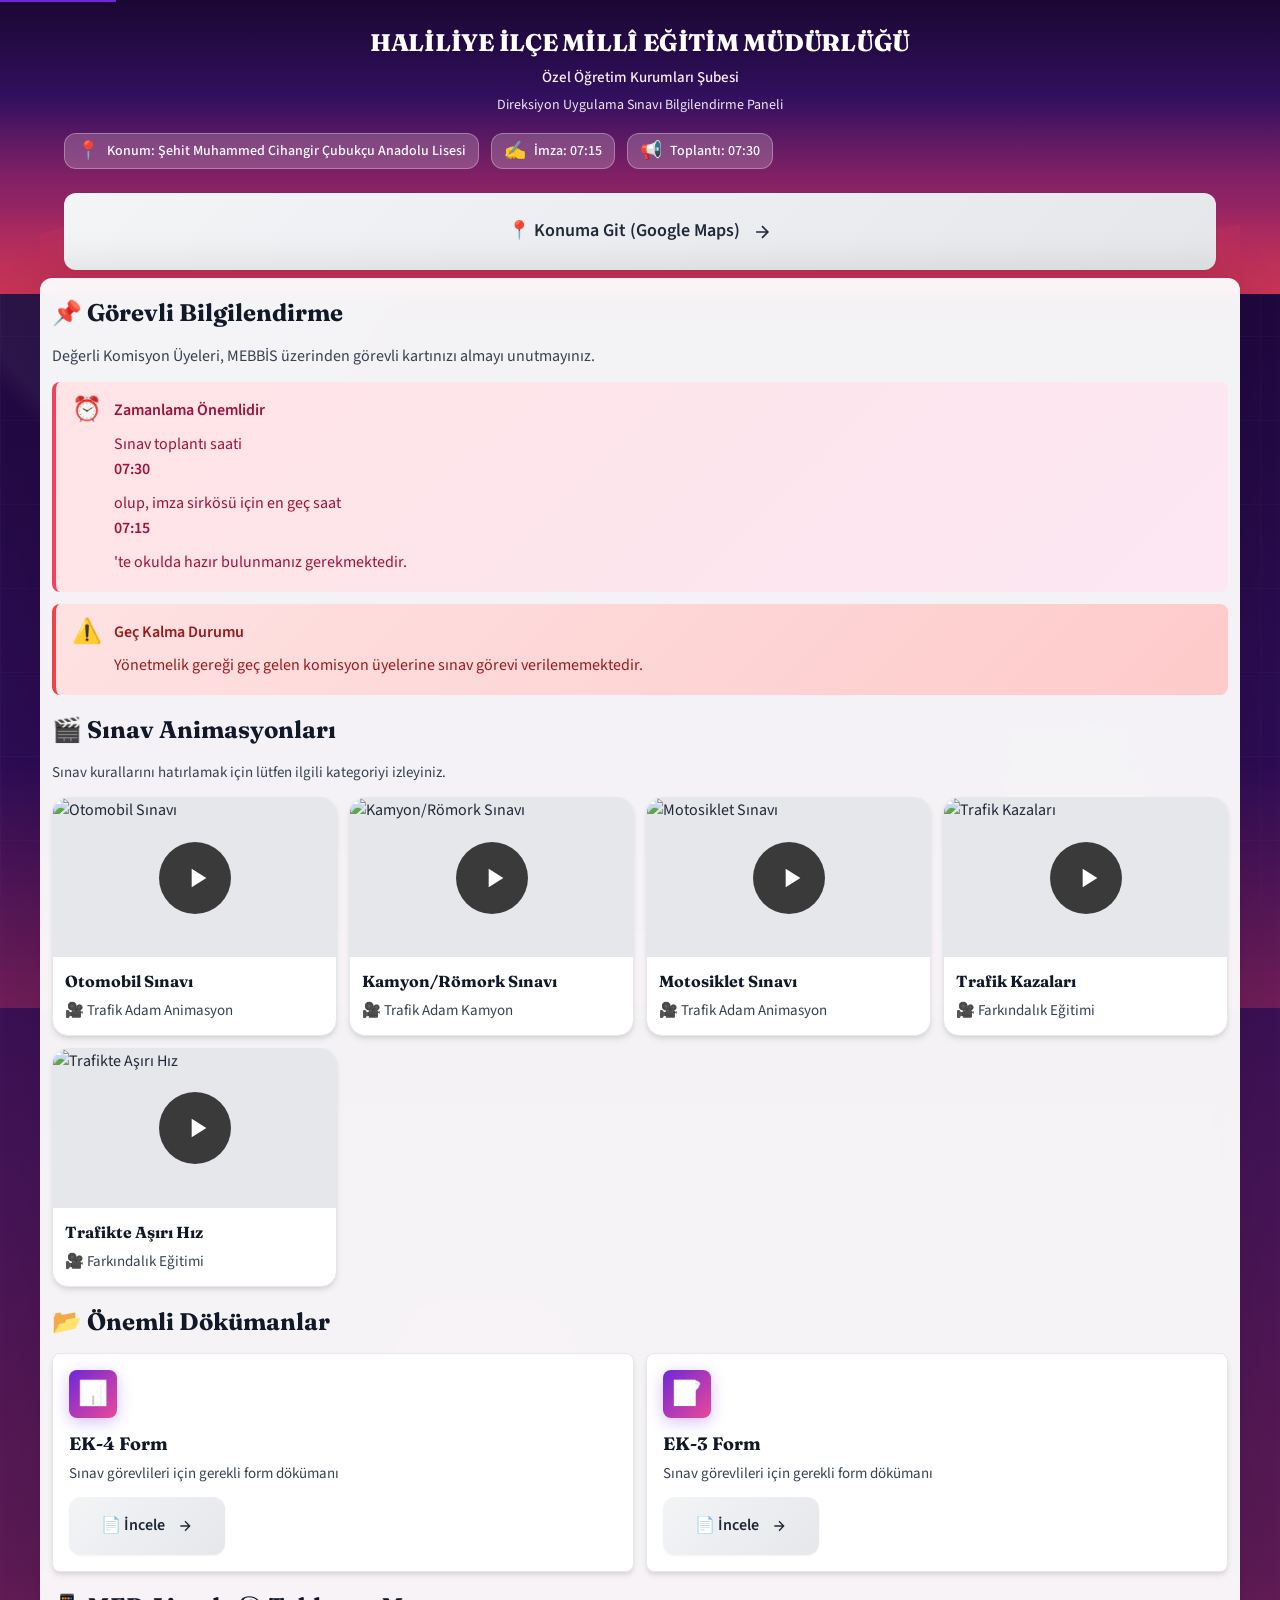
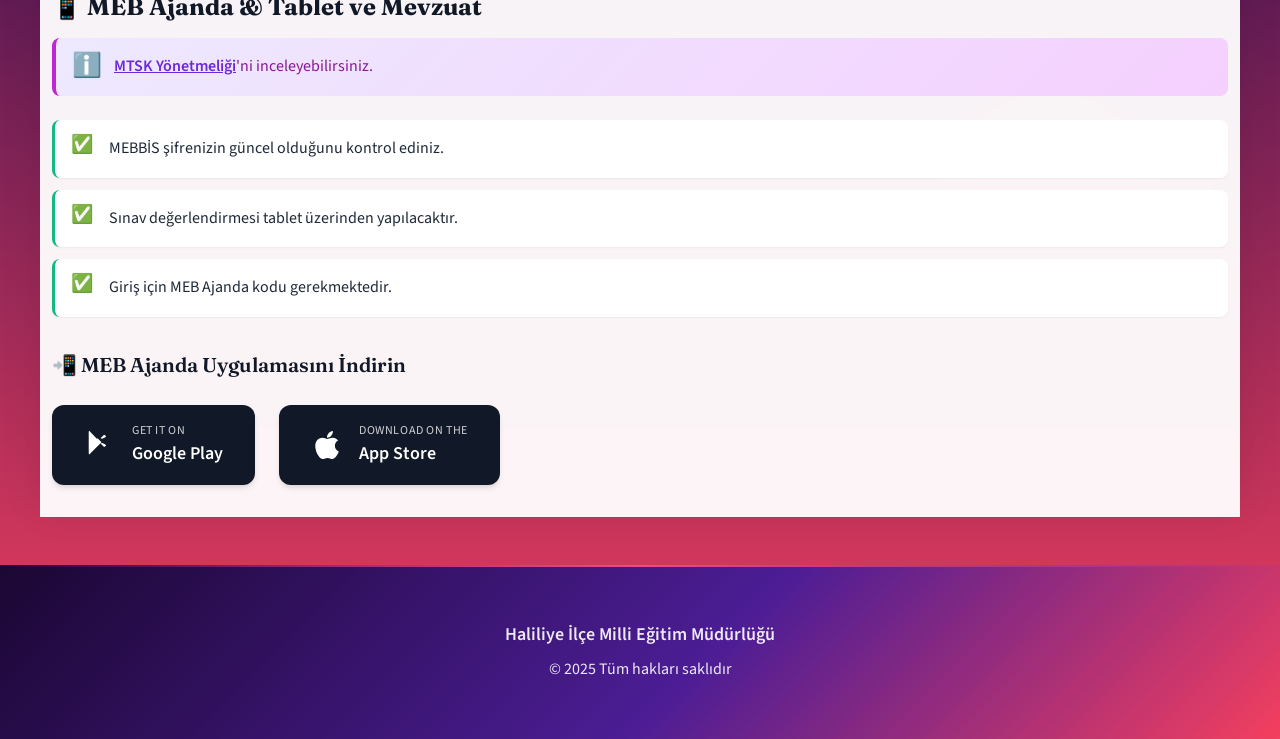
==== commit 3513adc1: "Add files via upload" ====
--- a/index.html
+++ b/index.html
@@ -1,1341 +1,286 @@
-<!DOCTYPE html>
-<html lang="tr">
-<head>
-  <meta charset="UTF-8">
-  <meta name="viewport" content="width=device-width, initial-scale=1.0, maximum-scale=5.0, user-scalable=yes">
-  <title>MTSK Sınav Sorumluları Duyuru ve Bilgilendirme Portalı</title>
-  <meta name="description" content="Motorlu Taşıt Sürücüleri Kursu Uygulama Sınavı Görevli Bilgilendirme Sistemi">
-  
-  <!-- FontAwesome & Google Fonts -->
-  <link rel="preconnect" href="https://fonts.googleapis.com">
-  <link rel="preconnect" href="https://fonts.gstatic.com" crossorigin>
-  <link href="https://fonts.googleapis.com/css2?family=Inter:wght@400;500;600;700;800&display=swap" rel="stylesheet">
-  <link rel="stylesheet" href="https://cdnjs.cloudflare.com/ajax/libs/font-awesome/6.5.1/css/all.min.css">
-  
-  <style>
-    /* ==========================================================================
-       CSS DEĞİŞKENLERİ & TEMALAR
-       ========================================================================== */
-    :root {
-      --primary: #1e40af;
-      --primary-hover: #1d4ed8;
-      --primary-light: #eff6ff;
-      --secondary: #0f172a;
-      --accent: #f59e0b;
-      --success: #10b981;
-      --warning: #ef4444;
-      --info: #0284c7;
-      
-      --bg-body: #f8fafc;
-      --bg-card: #ffffff;
-      --bg-alt: #f1f5f9;
-      
-      --text-main: #0f172a;
-      --text-muted: #64748b;
-      --text-sub: #94a3b8;
-      --border-ui: #e2e8f0;
-      
-      --shadow-sm: 0 1px 3px rgba(0,0,0,0.06);
-      --shadow-md: 0 4px 10px rgba(0,0,0,0.07);
-      --shadow-lg: 0 10px 20px rgba(0,0,0,0.08);
-      --shadow-drawer: -5px 0 25px rgba(0,0,0,0.25);
-      
-      --radius-sm: 8px;
-      --radius-md: 12px;
-      --radius-lg: 18px;
-      --radius-full: 9999px;
-      --transition: all 0.25s ease-in-out;
-      --max-width: 1200px;
-    }
-
-    [data-theme="dark"] {
-      --bg-body: #0b0f19;
-      --bg-card: #131b2e;
-      --bg-alt: #1a243b;
-      --text-main: #f8fafc;
-      --text-muted: #94a3b8;
-      --text-sub: #64748b;
-      --border-ui: #22304e;
-      --primary: #3b82f6;
-      --primary-hover: #60a5fa;
-      --primary-light: rgba(59, 130, 246, 0.15);
-      --shadow-sm: 0 1px 3px rgba(0,0,0,0.4);
-      --shadow-md: 0 4px 10px rgba(0,0,0,0.3);
-      --shadow-lg: 0 10px 20px rgba(0,0,0,0.4);
-      --shadow-drawer: -5px 0 25px rgba(0,0,0,0.6);
-    }
-
-    /* ==========================================================================
-       RESET & TEMEL YAPI
-       ========================================================================== */
-    *, *::before, *::after {
-      box-sizing: border-box;
-      margin: 0;
-      padding: 0;
-    }
-
-    html {
-      scroll-behavior: smooth;
-      font-size: 16px;
-      -webkit-text-size-adjust: 100%;
-    }
-
-    body {
-      font-family: 'Inter', system-ui, -apple-system, BlinkMacSystemFont, 'Segoe UI', Roboto, sans-serif;
-      background-color: var(--bg-body);
-      color: var(--text-main);
-      line-height: 1.6;
-      transition: background-color 0.3s ease, color 0.3s ease;
-      overflow-x: hidden;
-      width: 100%;
-      position: relative;
-    }
-
-    a { color: inherit; text-decoration: none; }
-    ul { list-style: none; }
-    button, input { font-family: inherit; border: none; outline: none; }
-
-    .container {
-      width: 100%;
-      max-width: var(--max-width);
-      margin: 0 auto;
-      padding: 0 1.25rem;
-    }
-
-    /* ==========================================================================
-       TOPBAR
-       ========================================================================== */
-    .topbar {
-      background-color: var(--secondary);
-      color: #e2e8f0;
-      font-size: 0.8125rem;
-      padding: 0.5rem 0;
-      border-bottom: 1px solid rgba(255, 255, 255, 0.08);
-      position: relative;
-      z-index: 1001;
-    }
-    .topbar-wrapper {
-      display: flex;
-      justify-content: space-between;
-      align-items: center;
-      gap: 1rem;
-    }
-    .topbar-left {
-      display: flex;
-      align-items: center;
-      gap: 0.6rem;
-      white-space: nowrap;
-      overflow: hidden;
-      text-overflow: ellipsis;
-    }
-    .topbar-left i { color: var(--accent); }
-    .theme-btn {
-      background: rgba(255, 255, 255, 0.1);
-      color: #f1f5f9;
-      cursor: pointer;
-      display: flex;
-      align-items: center;
-      gap: 0.45rem;
-      font-size: 0.8125rem;
-      padding: 0.25rem 0.75rem;
-      border-radius: var(--radius-full);
-      border: 1px solid rgba(255, 255, 255, 0.15);
-      transition: var(--transition);
-      white-space: nowrap;
-    }
-    .theme-btn:hover { background: rgba(255, 255, 255, 0.2); }
-
-    /* ==========================================================================
-       HEADER & NAVBAR (ÇAKIŞMAYI ÖNLEYEN DÜZEN)
-       ========================================================================== */
-    .header {
-      position: sticky;
-      top: 0;
-      z-index: 1000;
-      background-color: var(--bg-card);
-      border-bottom: 1px solid var(--border-ui);
-      backdrop-filter: blur(12px);
-      -webkit-backdrop-filter: blur(12px);
-      width: 100%;
-      height: 4.5rem;
-      display: flex;
-      align-items: center;
-    }
-    .header-container {
-      display: flex;
-      justify-content: space-between;
-      align-items: center;
-      width: 100%;
-    }
-    
-    /* Logo & Başlık */
-    .brand {
-      display: flex;
-      align-items: center;
-      gap: 0.75rem;
-      text-decoration: none;
-      flex-shrink: 0;
-      max-width: calc(100% - 60px);
-    }
-    .brand-badge {
-      width: 2.65rem;
-      height: 2.65rem;
-      background: linear-gradient(135deg, var(--primary), #3b82f6);
-      color: white;
-      border-radius: var(--radius-md);
-      display: flex;
-      align-items: center;
-      justify-content: center;
-      font-size: 1.2rem;
-      box-shadow: 0 4px 10px rgba(30, 64, 175, 0.25);
-      flex-shrink: 0;
-    }
-    .brand-titles {
-      display: flex;
-      flex-direction: column;
-      overflow: hidden;
-    }
-    .main-title {
-      font-weight: 800;
-      font-size: 1.1rem;
-      letter-spacing: -0.02em;
-      color: var(--text-main);
-      white-space: nowrap;
-    }
-    .sub-title {
-      font-size: 0.72rem;
-      color: var(--text-muted);
-      font-weight: 500;
-      white-space: nowrap;
-    }
-
-    /* Masaüstü Menüsü */
-    .nav-menu {
-      display: flex;
-      align-items: center;
-      gap: 0.35rem;
-    }
-    .nav-link {
-      padding: 0.5rem 0.85rem;
-      font-weight: 600;
-      font-size: 0.9rem;
-      color: var(--text-muted);
-      border-radius: var(--radius-sm);
-      transition: var(--transition);
-      display: flex;
-      align-items: center;
-      gap: 0.4rem;
-      white-space: nowrap;
-    }
-    .nav-link:hover, .nav-link.active {
-      color: var(--primary);
-      background-color: var(--primary-light);
-    }
-
-    /* Mobil Menü Butonu (Hamburger) */
-    .nav-toggle {
-      display: none;
-      background: var(--bg-alt);
-      color: var(--text-main);
-      font-size: 1.25rem;
-      cursor: pointer;
-      width: 2.75rem;
-      height: 2.75rem;
-      border-radius: var(--radius-md);
-      border: 1px solid var(--border-ui);
-      align-items: center;
-      justify-content: center;
-      flex-shrink: 0;
-      transition: var(--transition);
-    }
-    .nav-toggle:active {
-      transform: scale(0.95);
-    }
-
-    /* Mobil Menü Karartma Katmanı (Backdrop) */
-    .drawer-backdrop {
-      display: none;
-      position: fixed;
-      inset: 0;
-      background: rgba(15, 23, 42, 0.6);
-      backdrop-filter: blur(4px);
-      z-index: 1090;
-      opacity: 0;
-      transition: opacity 0.3s ease;
-    }
-    .drawer-backdrop.active {
-      display: block;
-      opacity: 1;
-    }
-
-    .drawer-header {
-      display: none;
-    }
-
-    /* ==========================================================================
-       MOBİL VE TABLET MEDIA QUERY (KESİN ÇÖZÜM)
-       ========================================================================== */
-    @media (max-width: 900px) {
-      .topbar {
-        display: none;
-      }
-
-      .nav-toggle {
-        display: flex;
-      }
-
-      .sub-title {
-        display: none;
-      }
-
-      /* Yan Panel (Off-canvas Drawer) Menü */
-      .nav-menu {
-        position: fixed;
-        top: 0;
-        right: 0;
-        width: 80%;
-        max-width: 320px;
-        height: 100vh;
-        height: 100dvh;
-        background-color: var(--bg-card);
-        flex-direction: column;
-        align-items: stretch;
-        padding: 1.5rem 1.25rem;
-        gap: 0.5rem;
-        z-index: 1100;
-        box-shadow: var(--shadow-drawer);
-        transform: translateX(100%);
-        transition: transform 0.3s cubic-bezier(0.4, 0, 0.2, 1);
-        overflow-y: auto;
-      }
-
-      .nav-menu.open {
-        transform: translateX(0);
-      }
-
-      /* Drawer Başlığı */
-      .drawer-header {
-        display: flex;
-        justify-content: space-between;
-        align-items: center;
-        padding-bottom: 1.25rem;
-        margin-bottom: 1rem;
-        border-bottom: 1px solid var(--border-ui);
-      }
-      .drawer-title {
-        font-weight: 800;
-        font-size: 1.1rem;
-        color: var(--primary);
-        display: flex;
-        align-items: center;
-        gap: 0.5rem;
-      }
-      .drawer-close {
-        background: var(--bg-alt);
-        color: var(--text-muted);
-        width: 2.25rem;
-        height: 2.25rem;
-        border-radius: var(--radius-sm);
-        display: flex;
-        align-items: center;
-        justify-content: center;
-        font-size: 1.1rem;
-        cursor: pointer;
-      }
-
-      .nav-link {
-        width: 100%;
-        padding: 0.85rem 1rem;
-        font-size: 1rem;
-        border-radius: var(--radius-md);
-      }
-
-      .drawer-theme-box {
-        margin-top: auto;
-        padding-top: 1.5rem;
-        border-top: 1px solid var(--border-ui);
-      }
-      .drawer-theme-btn {
-        width: 100%;
-        padding: 0.75rem 1rem;
-        background: var(--bg-alt);
-        color: var(--text-main);
-        border-radius: var(--radius-md);
-        font-weight: 600;
-        font-size: 0.95rem;
-        display: flex;
-        align-items: center;
-        justify-content: center;
-        gap: 0.6rem;
-        cursor: pointer;
-      }
-    }
-
-    /* ==========================================================================
-       HERO BÖLÜMÜ
-       ========================================================================== */
-    .hero {
-      padding: 4rem 0 3rem;
-      background: radial-gradient(circle at 50% 0%, var(--primary-light) 0%, var(--bg-body) 70%);
-      text-align: center;
-    }
-    .hero-container { max-width: 820px; }
-    .hero-tag {
-      display: inline-flex;
-      align-items: center;
-      gap: 0.5rem;
-      background-color: var(--primary-light);
-      color: var(--primary);
-      font-size: 0.875rem;
-      font-weight: 700;
-      padding: 0.4rem 1.1rem;
-      border-radius: var(--radius-full);
-      margin-bottom: 1.25rem;
-      border: 1px solid rgba(30, 64, 175, 0.2);
-    }
-    .hero-heading {
-      font-size: clamp(1.6rem, 4vw, 2.5rem);
-      font-weight: 800;
-      line-height: 1.25;
-      letter-spacing: -0.03em;
-      margin-bottom: 1rem;
-      color: var(--text-main);
-    }
-    .hero-lead {
-      font-size: clamp(0.95rem, 2vw, 1.1rem);
-      color: var(--text-muted);
-      margin-bottom: 2rem;
-      line-height: 1.7;
-    }
-
-    .search-wrapper {
-      background-color: var(--bg-card);
-      border: 1px solid var(--border-ui);
-      border-radius: var(--radius-full);
-      padding: 0.5rem 1.25rem;
-      display: flex;
-      align-items: center;
-      box-shadow: var(--shadow-lg);
-      max-width: 620px;
-      margin: 0 auto;
-      transition: var(--transition);
-    }
-    .search-wrapper:focus-within {
-      border-color: var(--primary);
-      box-shadow: 0 0 0 4px rgba(30, 64, 175, 0.15), var(--shadow-lg);
-    }
-    .search-icon { color: var(--text-sub); font-size: 1.15rem; margin-right: 0.75rem; }
-    .search-wrapper input {
-      flex: 1;
-      background: transparent;
-      color: var(--text-main);
-      font-size: 0.95rem;
-    }
-
-    /* ==========================================================================
-       BÖLÜM VE KARTLAR
-       ========================================================================== */
-    .section { padding: 4rem 0; }
-    .section-gray { background-color: var(--bg-alt); }
-    .section-title-wrap {
-      display: flex;
-      justify-content: space-between;
-      align-items: flex-end;
-      margin-bottom: 2.5rem;
-      flex-wrap: wrap;
-      gap: 1.25rem;
-    }
-    .section-title {
-      font-size: 1.75rem;
-      font-weight: 800;
-      letter-spacing: -0.02em;
-      color: var(--text-main);
-      display: flex;
-      align-items: center;
-      gap: 0.75rem;
-    }
-    .section-title i { color: var(--primary); }
-    .section-desc { color: var(--text-muted); font-size: 0.95rem; margin-top: 0.35rem; }
-
-    .category-filters { display: flex; gap: 0.5rem; flex-wrap: wrap; }
-    .filter-chip {
-      background-color: var(--bg-card);
-      color: var(--text-muted);
-      border: 1px solid var(--border-ui);
-      padding: 0.4rem 0.9rem;
-      border-radius: var(--radius-full);
-      font-weight: 600;
-      font-size: 0.85rem;
-      cursor: pointer;
-      transition: var(--transition);
-    }
-    .filter-chip:hover, .filter-chip.active {
-      background-color: var(--primary);
-      color: white;
-      border-color: var(--primary);
-    }
-
-    .cards-grid {
-      display: grid;
-      grid-template-columns: repeat(auto-fill, minmax(300px, 1fr));
-      gap: 1.5rem;
-    }
-    .card {
-      background-color: var(--bg-card);
-      border: 1px solid var(--border-ui);
-      border-radius: var(--radius-lg);
-      overflow: hidden;
-      box-shadow: var(--shadow-sm);
-      transition: var(--transition);
-    }
-    .card:hover {
-      transform: translateY(-4px);
-      box-shadow: 0 15px 30px rgba(0,0,0,0.1);
-      border-color: rgba(30, 64, 175, 0.3);
-    }
-
-    .announcement-card {
-      padding: 1.75rem;
-      display: flex;
-      flex-direction: column;
-      position: relative;
-    }
-    .card-badge {
-      position: absolute;
-      top: 1.25rem;
-      right: 1.25rem;
-      font-size: 0.75rem;
-      font-weight: 800;
-      text-transform: uppercase;
-      padding: 0.25rem 0.65rem;
-      border-radius: var(--radius-full);
-    }
-    .badge-warning { background-color: rgba(239, 68, 68, 0.15); color: var(--warning); }
-    .badge-success { background-color: rgba(16, 185, 129, 0.15); color: var(--success); }
-    .badge-info { background-color: rgba(2, 132, 199, 0.15); color: var(--info); }
-    .card-date { color: var(--text-sub); font-size: 0.8125rem; margin-bottom: 0.75rem; font-weight: 500; }
-    .card-heading { font-size: 1.15rem; font-weight: 700; line-height: 1.4; margin-bottom: 0.75rem; color: var(--text-main); }
-    .card-text { font-size: 0.925rem; color: var(--text-muted); line-height: 1.6; margin-bottom: 1.5rem; flex-grow: 1; }
-    .card-action { border-top: 1px solid var(--border-ui); padding-top: 1rem; }
-    .action-btn {
-      font-weight: 700;
-      font-size: 0.875rem;
-      color: var(--primary);
-      display: inline-flex;
-      align-items: center;
-      gap: 0.4rem;
-      transition: var(--transition);
-    }
-    .action-btn:hover { gap: 0.75rem; }
-
-    /* ==========================================================================
-       VİDEOLAR
-       ========================================================================== */
-    .video-grid {
-      display: grid;
-      grid-template-columns: repeat(auto-fill, minmax(260px, 1fr));
-      gap: 1.5rem;
-    }
-    .video-card { cursor: pointer; display: flex; flex-direction: column; }
-    .video-preview {
-      position: relative;
-      width: 100%;
-      aspect-ratio: 16 / 9;
-      background: linear-gradient(135deg, #1e293b, #0f172a);
-      overflow: hidden;
-    }
-    .video-img {
-      width: 100%;
-      height: 100%;
-      object-fit: cover;
-      transition: transform 0.4s ease;
-    }
-    .video-card:hover .video-img { transform: scale(1.06); }
-    .play-btn-circle {
-      position: absolute;
-      inset: 0;
-      background: rgba(15, 23, 42, 0.35);
-      display: flex;
-      align-items: center;
-      justify-content: center;
-      transition: var(--transition);
-    }
-    .play-btn-circle i {
-      width: 3.25rem;
-      height: 3.25rem;
-      background-color: var(--primary);
-      color: white;
-      border-radius: var(--radius-full);
-      display: flex;
-      align-items: center;
-      justify-content: center;
-      font-size: 1.15rem;
-      padding-left: 4px;
-      box-shadow: 0 4px 15px rgba(0, 0, 0, 0.4);
-      transition: var(--transition);
-    }
-    .video-card:hover .play-btn-circle i { background-color: var(--warning); transform: scale(1.15); }
-    .tag-duration {
-      position: absolute;
-      bottom: 0.65rem;
-      right: 0.65rem;
-      background: rgba(0, 0, 0, 0.8);
-      color: white;
-      font-size: 0.72rem;
-      font-weight: 700;
-      padding: 0.2rem 0.5rem;
-      border-radius: var(--radius-sm);
-    }
-    .video-info { padding: 1.25rem; }
-    .video-h3 { font-size: 1rem; font-weight: 700; line-height: 1.4; margin-bottom: 0.45rem; color: var(--text-main); }
-    .video-p { font-size: 0.825rem; color: var(--text-muted); }
-
-    /* ==========================================================================
-       DOKÜMANLAR
-       ========================================================================== */
-    .docs-grid {
-      display: grid;
-      grid-template-columns: repeat(auto-fill, minmax(260px, 1fr));
-      gap: 1.25rem;
-    }
-    .doc-card {
-      background-color: var(--bg-card);
-      border: 1px solid var(--border-ui);
-      border-radius: var(--radius-md);
-      padding: 1.25rem;
-      display: flex;
-      align-items: center;
-      gap: 1rem;
-      transition: var(--transition);
-    }
-    .doc-card:hover { border-color: var(--primary); box-shadow: var(--shadow-md); }
-    .doc-icon-box {
-      font-size: 1.75rem;
-      color: var(--primary);
-      background: var(--primary-light);
-      width: 3.25rem;
-      height: 3.25rem;
-      display: flex;
-      align-items: center;
-      justify-content: center;
-      border-radius: var(--radius-md);
-      flex-shrink: 0;
-    }
-    .doc-text { flex-grow: 1; overflow: hidden; }
-    .doc-text h4 { font-size: 0.9rem; font-weight: 700; margin-bottom: 0.2rem; color: var(--text-main); }
-    .doc-text p { font-size: 0.785rem; color: var(--text-muted); }
-    .btn-download {
-      padding: 0.45rem 0.85rem;
-      font-size: 0.825rem;
-      font-weight: 700;
-      color: var(--primary);
-      border: 1px solid var(--border-ui);
-      border-radius: var(--radius-full);
-      display: flex;
-      align-items: center;
-      gap: 0.35rem;
-      flex-shrink: 0;
-      transition: var(--transition);
-    }
-    .btn-download:hover { background-color: var(--primary); color: white; border-color: var(--primary); }
-
-    /* ==========================================================================
-       AKORDEON (SSS)
-       ========================================================================== */
-    .accordion-wrap {
-      max-width: 820px;
-      margin: 0 auto;
-      display: flex;
-      flex-direction: column;
-      gap: 0.85rem;
-    }
-    .acc-item {
-      background-color: var(--bg-card);
-      border: 1px solid var(--border-ui);
-      border-radius: var(--radius-md);
-      overflow: hidden;
-    }
-    .acc-btn {
-      width: 100%;
-      padding: 1.2rem 1.4rem;
-      text-align: left;
-      background: transparent;
-      color: var(--text-main);
-      font-weight: 700;
-      font-size: 0.95rem;
-      display: flex;
-      justify-content: space-between;
-      align-items: center;
-      gap: 1rem;
-      cursor: pointer;
-    }
-    .acc-btn i { transition: transform 0.3s ease; color: var(--text-sub); flex-shrink: 0; }
-    .acc-item.active .acc-btn i { transform: rotate(180deg); color: var(--primary); }
-    .acc-panel {
-      max-height: 0;
-      overflow: hidden;
-      transition: max-height 0.3s ease;
-      background-color: var(--bg-alt);
-    }
-    .acc-panel p { padding: 1.2rem 1.4rem; font-size: 0.925rem; color: var(--text-muted); line-height: 1.7; }
-
-    /* ==========================================================================
-       FOOTER
-       ========================================================================== */
-    .footer {
-      background-color: var(--secondary);
-      color: #94a3b8;
-      padding: 4rem 0 2rem;
-      border-top: 1px solid rgba(255, 255, 255, 0.08);
-    }
-    .footer-grid {
-      display: grid;
-      grid-template-columns: 2fr 1fr 1.5fr;
-      gap: 3rem;
-      margin-bottom: 3rem;
-    }
-    .footer-logo {
-      display: flex;
-      align-items: center;
-      gap: 0.75rem;
-      font-size: 1.25rem;
-      font-weight: 800;
-      color: white;
-      margin-bottom: 1rem;
-    }
-    .footer-logo i { color: var(--primary); }
-    .footer-about { font-size: 0.925rem; line-height: 1.6; }
-    .footer-copy { margin-top: 1.5rem; font-size: 0.8125rem; color: #64748b; }
-    .footer-heading { color: white; font-size: 1.1rem; font-weight: 700; margin-bottom: 1.25rem; }
-    .footer-list { display: flex; flex-direction: column; gap: 0.75rem; }
-    .footer-list a:hover { color: white; }
-    .contact-list li { display: flex; align-items: flex-start; gap: 0.65rem; font-size: 0.9rem; }
-    .contact-list i { color: var(--primary); margin-top: 0.25rem; }
-
-    /* ==========================================================================
-       MODAL & BAŞA DÖN
-       ========================================================================== */
-    .modal {
-      position: fixed;
-      inset: 0;
-      z-index: 2000;
-      display: flex;
-      align-items: center;
-      justify-content: center;
-      padding: 1.25rem;
-      opacity: 0;
-      pointer-events: none;
-      transition: opacity 0.3s ease;
-    }
-    .modal.open { opacity: 1; pointer-events: auto; }
-    .modal-backdrop {
-      position: absolute;
-      inset: 0;
-      background-color: rgba(0, 0, 0, 0.75);
-      backdrop-filter: blur(4px);
-    }
-    .modal-box {
-      position: relative;
-      background-color: var(--bg-card);
-      width: 100%;
-      max-width: 820px;
-      border-radius: var(--radius-lg);
-      overflow: hidden;
-      box-shadow: 0 20px 40px rgba(0,0,0,0.5);
-      z-index: 1;
-      transform: translateY(20px);
-      transition: transform 0.3s ease;
-    }
-    .modal.open .modal-box { transform: translateY(0); }
-    .modal-top {
-      padding: 1rem 1.5rem;
-      display: flex;
-      justify-content: space-between;
-      align-items: center;
-      border-bottom: 1px solid var(--border-ui);
-    }
-    .modal-h3 { font-size: 1.1rem; font-weight: 700; }
-    .modal-btn-close {
-      background: transparent;
-      font-size: 1.75rem;
-      color: var(--text-muted);
-      cursor: pointer;
-      line-height: 1;
-    }
-    .modal-player-wrapper {
-      position: relative;
-      width: 100%;
-      padding-bottom: 56.25%;
-      background-color: #000;
-    }
-    .modal-player-wrapper iframe {
-      position: absolute;
-      top: 0;
-      left: 0;
-      width: 100%;
-      height: 100%;
-    }
-
-    .back-to-top {
-      position: fixed;
-      bottom: 2rem;
-      right: 2rem;
-      width: 3rem;
-      height: 3rem;
-      background-color: var(--primary);
-      color: white;
-      border-radius: var(--radius-full);
-      display: flex;
-      align-items: center;
-      justify-content: center;
-      box-shadow: var(--shadow-lg);
-      cursor: pointer;
-      opacity: 0;
-      pointer-events: none;
-      transition: var(--transition);
-      z-index: 900;
-    }
-    .back-to-top.show { opacity: 1; pointer-events: auto; }
-
-    /* Mobilde küçük ekran boşlukları */
-    @media (max-width: 768px) {
-      .section { padding: 3rem 0; }
-      .hero { padding: 3rem 0 2rem; }
-      .section-title-wrap { flex-direction: column; align-items: flex-start; }
-      .cards-grid, .video-grid, .docs-grid { grid-template-columns: 1fr; }
-      .footer-grid { grid-template-columns: 1fr; gap: 2rem; }
-    }
-  </style>
-</head>
-<body>
-
-  <!-- Topbar (Masaüstü) -->
-  <div class="topbar">
-    <div class="container topbar-wrapper">
-      <div class="topbar-left">
-        <span><i class="fa-solid fa-graduation-cap"></i> T.C. Millî Eğitim Bakanlığı</span>
-        <span style="opacity: 0.4">•</span>
-        <span>MTSK Direksiyon Uygulama Sınavı Portalı</span>
-      </div>
-      <div class="topbar-right">
-        <button id="themeToggle" class="theme-btn" aria-label="Temayı Değiştir">
-          <i class="fa-solid fa-moon"></i>
-          <span id="themeLabel">Karanlık Mod</span>
-        </button>
-      </div>
-    </div>
-  </div>
-
-  <!-- Header & Navbar -->
-  <header class="header">
-    <div class="container header-container">
-      <!-- Logo -->
-      <a href="#" class="brand">
-        <div class="brand-badge">
-          <i class="fa-solid fa-car-side"></i>
-        </div>
-        <div class="brand-titles">
-          <span class="main-title">MTSK DUYURU</span>
-          <span class="sub-title">Sınav Sorumluları Portalı</span>
-        </div>
-      </a>
-
-      <!-- Hamburger Butonu -->
-      <button class="nav-toggle" id="navToggle" aria-label="Menüyü Aç">
-        <i class="fa-solid fa-bars"></i>
-      </button>
-
-      <!-- Navigasyon Menüsü / Mobil Drawer -->
-      <nav class="nav-menu" id="navMenu">
-        <!-- Mobil Drawer Başlığı -->
-        <div class="drawer-header">
-          <div class="drawer-title">
-            <i class="fa-solid fa-car-side"></i> MTSK MENÜ
-          </div>
-          <button class="drawer-close" id="drawerCloseBtn" aria-label="Kapat">
-            <i class="fa-solid fa-xmark"></i>
-          </button>
-        </div>
-
-        <a href="#duyurular" class="nav-link active"><i class="fa-regular fa-bell"></i> Duyurular</a>
-        <a href="#videolar" class="nav-link"><i class="fa-solid fa-play-circle"></i> Eğitim Videoları</a>
-        <a href="#formlar" class="nav-link"><i class="fa-solid fa-file-invoice"></i> Kılavuz & Belgeler</a>
-        <a href="#sss" class="nav-link"><i class="fa-regular fa-circle-question"></i> S.S.S.</a>
-        <a href="#iletisim" class="nav-link"><i class="fa-solid fa-phone"></i> İletişim</a>
-
-        <!-- Mobilde Tema Butonu -->
-        <div class="drawer-theme-box">
-          <button id="drawerThemeBtn" class="drawer-theme-btn">
-            <i class="fa-solid fa-moon"></i>
-            <span id="drawerThemeLabel">Karanlık Mod</span>
-          </button>
-        </div>
-      </nav>
-    </div>
-  </header>
-
-  <!-- Mobil Menü Karartma Katmanı -->
-  <div class="drawer-backdrop" id="drawerBackdrop"></div>
-
-  <!-- Hero Bölümü -->
-  <section class="hero">
-    <div class="container hero-container">
-      <div class="hero-tag">
-        <i class="fa-solid fa-bullhorn"></i> Güncel Sınav Bilgilendirmeleri
-      </div>
-      <h1 class="hero-heading">MTSK Direksiyon Uygulama Sınavı Bilgilendirme Sistemi</h1>
-      <p class="hero-lead">
-        Direksiyon uygulama sınav sorumluları, komisyon başkanları ve üyeler için güncel mevzuat, görev duyuruları ve istasyon eğitimleri.
-      </p>
-
-      <div class="search-wrapper">
-        <i class="fa-solid fa-magnifying-glass search-icon"></i>
-        <input type="text" id="liveSearchInput" placeholder="Duyuru veya kılavuz ara..." autocomplete="off">
-      </div>
-    </div>
-  </section>
-
-  <!-- Duyurular Bölümü -->
-  <section id="duyurular" class="section">
-    <div class="container">
-      <div class="section-title-wrap">
-        <div>
-          <h2 class="section-title"><i class="fa-solid fa-bullhorn"></i> Güncel Duyurular</h2>
-          <p class="section-desc">Sınav görevlendirmeleri, saatler ve idari bilgilendirmeler</p>
-        </div>
-        <div class="category-filters">
-          <button class="filter-chip active" data-filter="all">Tümü</button>
-          <button class="filter-chip" data-filter="gorevli">Görevlendirme</button>
-          <button class="filter-chip" data-filter="mevzuat">Mevzuat</button>
-          <button class="filter-chip" data-filter="takvim">Sınav Takvimi</button>
-        </div>
-      </div>
-
-      <div class="cards-grid" id="announcementGrid">
-        
-        <div class="card announcement-card" data-cat="gorevli">
-          <div class="card-badge badge-warning">Önemli</div>
-          <div class="card-date"><i class="fa-regular fa-calendar"></i> 2026 Sınav Dönemi</div>
-          <h3 class="card-heading">Sınav Sorumlusu Görevli Havuzu Belge Güncellemesi</h3>
-          <p class="card-text">
-            MTSK uygulama sınavı görevli havuzunda yer alan personelin 96/120 saatlik sınav sorumlusu belgesi ve hizmet içi eğitim sertifikalarını sisteme yüklemesi gerekmektedir.
-          </p>
-          <div class="card-action">
-            <a href="#formlar" class="action-btn">Formu İncele <i class="fa-solid fa-arrow-right"></i></a>
-          </div>
-        </div>
-
-        <div class="card announcement-card" data-cat="mevzuat">
-          <div class="card-badge badge-success">Yeni</div>
-          <div class="card-date"><i class="fa-regular fa-calendar"></i> Güncel Kılavuz</div>
-          <h3 class="card-heading">Tablet Değerlendirme ve Uygulama Kriterleri</h3>
-          <p class="card-text">
-            Direksiyon sınavında komisyon üyelerince kullanılan tablet arayüzü, 35 dakikalık süre takibi ve değerlendirme maddeleri yönergesi güncellenmiştir.
-          </p>
-          <div class="card-action">
-            <a href="#videolar" class="action-btn">Eğitimi İzle <i class="fa-solid fa-arrow-right"></i></a>
-          </div>
-        </div>
-
-        <div class="card announcement-card" data-cat="takvim">
-          <div class="card-badge badge-info">Bilgi</div>
-          <div class="card-date"><i class="fa-regular fa-calendar"></i> Hafta Sonu Sınavları</div>
-          <h3 class="card-heading">Uygulama Sınavı Görevli Toplanma Saatleri</h3>
-          <p class="card-text">
-            Komisyon üyelerinin sınav başlangıç saatinden 45 dakika önce sınav yürütme komisyonu merkezinde hazır bulunarak tablet ve evraklarını teslim almaları gerekmektedir.
-          </p>
-          <div class="card-action">
-            <a href="#formlar" class="action-btn">Detayları Gör <i class="fa-solid fa-arrow-right"></i></a>
-          </div>
-        </div>
-
-      </div>
-    </div>
-  </section>
-
-  <!-- Videolar Bölümü -->
-  <section id="videolar" class="section section-gray">
-    <div class="container">
-      <div class="section-title-wrap">
-        <div>
-          <h2 class="section-title"><i class="fa-solid fa-circle-play"></i> Sınav İstasyon ve Değerlendirme Videoları</h2>
-          <p class="section-desc">Uygulama sınavı aşamaları, park ve güvenlik değerlendirme adımları</p>
-        </div>
-      </div>
-
-      <div class="video-grid">
-        
-        <div class="card video-card" data-video-url="https://www.youtube.com/embed/dQw4w9WgXcQ" data-title="Araç Tanıtımı ve Ön Hazırlık">
-          <div class="video-preview">
-            <img src="index_files/maxresdefault.jpg" alt="Araç Tanıtımı" class="video-img" onerror="this.src='https://images.unsplash.com/photo-1449965408869-eaa3f722e40d?w=600&auto=format&fit=crop&q=80'">
-            <div class="play-btn-circle"><i class="fa-solid fa-play"></i></div>
-            <span class="tag-duration">1. İstasyon</span>
-          </div>
-          <div class="video-info">
-            <h3 class="video-h3">Araç Tanıtımı, Lastik & Kaput Kontrolleri</h3>
-            <p class="video-p">Adayın sınav başlangıcında motor parçaları, bagaj ve araç içi donanımları tanıtması.</p>
-          </div>
-        </div>
-
-        <div class="card video-card" data-video-url="https://www.youtube.com/embed/dQw4w9WgXcQ" data-title="İki Araç Arasına Geri Park Etme">
-          <div class="video-preview">
-            <img src="index_files/maxresdefault(1).jpg" alt="Geri Park Etme" class="video-img" onerror="this.src='https://images.unsplash.com/photo-1549399542-7e3f8b79c341?w=600&auto=format&fit=crop&q=80'">
-            <div class="play-btn-circle"><i class="fa-solid fa-play"></i></div>
-            <span class="tag-duration">2. İstasyon</span>
-          </div>
-          <div class="video-info">
-            <h3 class="video-h3">İki Araç Arası Paralel Geri Park Etme</h3>
-            <p class="video-p">Dubalar arasına tek hamlede giriş ve içeride maksimum 2 manevra ile park etme kuralları.</p>
-          </div>
-        </div>
-
-        <div class="card video-card" data-video-url="https://www.youtube.com/embed/dQw4w9WgXcQ" data-title="L-Park ve 25 Metre Geri Gitme">
-          <div class="video-preview">
-            <img src="index_files/maxresdefault(2).jpg" alt="L Park" class="video-img" onerror="this.src='https://images.unsplash.com/photo-1503376780353-7e6692767b70?w=600&auto=format&fit=crop&q=80'">
-            <div class="play-btn-circle"><i class="fa-solid fa-play"></i></div>
-            <span class="tag-duration">3. İstasyon</span>
-          </div>
-          <div class="video-info">
-            <h3 class="video-h3">L-Park Alanı ve 25 Metre Şerit Takibi</h3>
-            <p class="video-p">90 derecelik alana geri yanaşma ve sarı çizgileri ihlal etmeden geri sürüş adımları.</p>
-          </div>
-        </div>
-
-        <div class="card video-card" data-video-url="https://www.youtube.com/embed/dQw4w9WgXcQ" data-title="Eğimli Yolda Kalkış ve Ani Fren">
-          <div class="video-preview">
-            <img src="index_files/maxresdefault(3).jpg" alt="Eğimli Yol" class="video-img" onerror="this.src='https://images.unsplash.com/photo-1511919884226-fd3cad34687c?w=600&auto=format&fit=crop&q=80'">
-            <div class="play-btn-circle"><i class="fa-solid fa-play"></i></div>
-            <span class="tag-duration">4. İstasyon</span>
-          </div>
-          <div class="video-info">
-            <h3 class="video-h3">Eğimli Yolda Kalkış & Ani Duruş Alanı</h3>
-            <p class="video-p">Rampa kalkışında 50 cm'den fazla geri kaydırmama ve 30 km/h hızda ani fren uygulaması.</p>
-          </div>
-        </div>
-
-      </div>
-    </div>
-  </section>
-
-  <!-- Dokümanlar & Kılavuzlar -->
-  <section id="formlar" class="section">
-    <div class="container">
-      <div class="section-title-wrap">
-        <div>
-          <h2 class="section-title"><i class="fa-solid fa-folder-open"></i> Sınav Kılavuzları ve Formlar</h2>
-          <p class="section-desc">Komisyon üyeleri ve görevliler için resmi mevzuat dokümanları</p>
-        </div>
-      </div>
-
-      <div class="docs-grid">
-        <div class="doc-card">
-          <div class="doc-icon-box"><i class="fa-solid fa-file-pdf"></i></div>
-          <div class="doc-text">
-            <h4>MTSK Uygulama Sınav Yönergesi</h4>
-            <p>MEB Güncel Mevzuat ve Kriterler</p>
-          </div>
-          <a href="#" class="btn-download"><i class="fa-solid fa-download"></i> İndir</a>
-        </div>
-
-        <div class="doc-card">
-          <div class="doc-icon-box"><i class="fa-solid fa-file-circle-check"></i></div>
-          <div class="doc-text">
-            <h4>Aday Değerlendirme Formu (Ek-4)</h4>
-            <p>Kırmızı, Sarı ve Mavi Kusur Listesi</p>
-          </div>
-          <a href="#" class="btn-download"><i class="fa-solid fa-download"></i> İndir</a>
-        </div>
-
-        <div class="doc-card">
-          <div class="doc-icon-box"><i class="fa-solid fa-tablet-button"></i></div>
-          <div class="doc-text">
-            <h4>Tablet e-Sınav Uygulama Rehberi</h4>
-            <p>Komisyon Tablet Giriş ve Onay Adımları</p>
-          </div>
-          <a href="#" class="btn-download"><i class="fa-solid fa-download"></i> İndir</a>
-        </div>
-
-        <div class="doc-card">
-          <div class="doc-icon-box"><i class="fa-solid fa-map-location-dot"></i></div>
-          <div class="doc-text">
-            <h4>Sınav Güzergah Krokisi</h4>
-            <p>İstasyonlar ve Manevra Parkuru</p>
-          </div>
-          <a href="#" class="btn-download"><i class="fa-solid fa-download"></i> İndir</a>
-        </div>
-      </div>
-    </div>
-  </section>
-
-  <!-- S.S.S. Bölümü -->
-  <section id="sss" class="section section-gray">
-    <div class="container">
-      <div class="section-title-wrap" style="justify-content: center; text-align: center;">
-        <div>
-          <h2 class="section-title" style="justify-content: center;"><i class="fa-solid fa-circle-question"></i> Sıkça Sorulan Sorular</h2>
-          <p class="section-desc">Uygulama sınavı ve görevlendirmeler hakkında merak edilen konular</p>
-        </div>
-      </div>
-
-      <div class="accordion-wrap">
-        <div class="acc-item">
-          <button class="acc-btn">
-            <span>Uygulama sınavında süre dağılımı nasıldır?</span>
-            <i class="fa-solid fa-chevron-down"></i>
-          </button>
-          <div class="acc-panel">
-            <p>Direksiyon uygulama sınavı her aday için toplam 35 dakikadır. İlk 5 dakikası araç kaputu, bagajı ve araç içi donanımlara yönelik sorulardan; kalan 30 dakikası ise akan trafikte sürüş ve manevra istasyonlarından oluşur.</p>
-          </div>
-        </div>
-
-        <div class="acc-item">
-          <button class="acc-btn">
-            <span>Hangi kusurlarda sınav anında sonlandırılır?</span>
-            <i class="fa-solid fa-chevron-down"></i>
-          </button>
-          <div class="acc-panel">
-            <p>Kırmızı renkli (ağır) kusurlar; emniyet kemeri takmama, kırmızı ışık ihlali, yayaya yol vermeme, kaldırıma çarpma, ters yöne girme veya trafiği tehlikeye düşürme durumunda sınav derhal sonlandırılır.</p>
-          </div>
-        </div>
-
-        <div class="acc-item">
-          <button class="acc-btn">
-            <span>Geri park alanında adayın kaç manevra hakkı bulunur?</span>
-            <i class="fa-solid fa-chevron-down"></i>
-          </button>
-          <div class="acc-panel">
-            <p>Paralel park alanına tek hamlede girilmeli ve duba/kaldırım sınırları içinde en fazla 2 hamle (bir ileri, bir geri) ile işlem tamamlanmalıdır.</p>
-          </div>
-        </div>
-      </div>
-    </div>
-  </section>
-
-  <!-- Footer -->
-  <footer id="iletisim" class="footer">
-    <div class="container footer-grid">
-      <div class="footer-block">
-        <div class="footer-logo">
-          <i class="fa-solid fa-car-side"></i>
-          <span>MTSK DUYURU</span>
-        </div>
-        <p class="footer-about">
-          Motorlu Taşıt Sürücüleri Kursu (MTSK) Direksiyon Uygulama Sınavı Görevli Bilgilendirme ve Koordinasyon Portalı.
-        </p>
-        <p class="footer-copy">© 2026 Tüm Hakları Saklıdır. İlçe Millî Eğitim Müdürlüğü.</p>
-      </div>
-
-      <div class="footer-block">
-        <h4 class="footer-heading">Hızlı Bağlantılar</h4>
-        <ul class="footer-list">
-          <li><a href="#duyurular"><i class="fa-solid fa-angle-right"></i> Duyurular</a></li>
-          <li><a href="#videolar"><i class="fa-solid fa-angle-right"></i> Eğitim Videoları</a></li>
-          <li><a href="#formlar"><i class="fa-solid fa-angle-right"></i> Kılavuz & Belgeler</a></li>
-          <li><a href="#sss"><i class="fa-solid fa-angle-right"></i> Sıkça Sorulan Sorular</a></li>
-        </ul>
-      </div>
-
-      <div class="footer-block">
-        <h4 class="footer-heading">İletişim & Destek</h4>
-        <ul class="footer-list contact-list">
-          <li><i class="fa-solid fa-building-columns"></i> İlçe Millî Eğitim Müdürlüğü - Özel Öğretim Şubesi</li>
-          <li><i class="fa-solid fa-envelope"></i> mtsk@meb.gov.tr</li>
-          <li><i class="fa-solid fa-phone"></i> MEB İletişim Merkezi (MEBİM): 444 0 632</li>
-        </ul>
-      </div>
-    </div>
-  </footer>
-
-  <!-- Video Oynatma Modalı -->
-  <div class="modal" id="videoModal">
-    <div class="modal-backdrop" id="modalBackdrop"></div>
-    <div class="modal-box">
-      <div class="modal-top">
-        <h3 id="modalHeading" class="modal-h3">Eğitim Videosu</h3>
-        <button class="modal-btn-close" id="modalCloseBtn" aria-label="Kapat">&times;</button>
-      </div>
-      <div class="modal-player-wrapper">
-        <iframe id="modalVideoIframe" src="" title="MTSK Video" frameborder="0" allow="accelerometer; autoplay; clipboard-write; encrypted-media; gyroscope; picture-in-picture" allowfullscreen></iframe>
-      </div>
-    </div>
-  </div>
-
-  <!-- Başa Dön Butonu -->
-  <button class="back-to-top" id="backToTop" aria-label="Yukarı Çık">
-    <i class="fa-solid fa-arrow-up"></i>
-  </button>
-
-  <!-- JAVASCRIPT KODU -->
-  <script>
-    document.addEventListener('DOMContentLoaded', () => {
-      // 1. Mobil Drawer Menü Kontrolü (Açma / Kapama)
-      const navToggle = document.getElementById('navToggle');
-      const navMenu = document.getElementById('navMenu');
-      const drawerCloseBtn = document.getElementById('drawerCloseBtn');
-      const drawerBackdrop = document.getElementById('drawerBackdrop');
-
-      function openDrawer() {
-        navMenu.classList.add('open');
-        drawerBackdrop.classList.add('active');
-        document.body.style.overflow = 'hidden';
-      }
-
-      function closeDrawer() {
-        navMenu.classList.remove('open');
-        drawerBackdrop.classList.remove('active');
-        document.body.style.overflow = '';
-      }
-
-      if (navToggle) navToggle.addEventListener('click', openDrawer);
-      if (drawerCloseBtn) drawerCloseBtn.addEventListener('click', closeDrawer);
-      if (drawerBackdrop) drawerBackdrop.addEventListener('click', closeDrawer);
-
-      // Menüdeki linklere tıklanınca drawer'ı kapat
-      navMenu.querySelectorAll('.nav-link').forEach(link => {
-        link.addEventListener('click', closeDrawer);
-      });
-
-      // 2. Tema Kontrolü (Dark / Light)
-      const themeToggle = document.getElementById('themeToggle');
-      const themeLabel = document.getElementById('themeLabel');
-      const drawerThemeBtn = document.getElementById('drawerThemeBtn');
-      const drawerThemeLabel = document.getElementById('drawerThemeLabel');
-      
-      const savedTheme = localStorage.getItem('mtsk_portal_theme') || 'light';
-      document.documentElement.setAttribute('data-theme', savedTheme);
-      updateThemeUI(savedTheme);
-
-      function toggleTheme() {
-        const current = document.documentElement.getAttribute('data-theme');
-        const next = current === 'dark' ? 'light' : 'dark';
-        document.documentElement.setAttribute('data-theme', next);
-        localStorage.setItem('mtsk_portal_theme', next);
-        updateThemeUI(next);
-      }
-
-      if (themeToggle) themeToggle.addEventListener('click', toggleTheme);
-      if (drawerThemeBtn) drawerThemeBtn.addEventListener('click', toggleTheme);
-
-      function updateThemeUI(theme) {
-        const isDark = theme === 'dark';
-        const iconClass = isDark ? 'fa-solid fa-sun' : 'fa-solid fa-moon';
-        const labelText = isDark ? 'Aydınlık Mod' : 'Karanlık Mod';
-
-        if (themeToggle) {
-          const icon = themeToggle.querySelector('i');
-          if (icon) icon.className = iconClass;
-          if (themeLabel) themeLabel.textContent = labelText;
-        }
-
-        if (drawerThemeBtn) {
-          const icon = drawerThemeBtn.querySelector('i');
-          if (icon) icon.className = iconClass;
-          if (drawerThemeLabel) drawerThemeLabel.textContent = labelText;
-        }
-      }
-
-      // 3. Kategori Filtreleme
-      const filterChips = document.querySelectorAll('.filter-chip');
-      const cards = document.querySelectorAll('.announcement-card');
-
-      filterChips.forEach(chip => {
-        chip.addEventListener('click', () => {
-          filterChips.forEach(c => c.classList.remove('active'));
-          chip.classList.add('active');
-          const filter = chip.getAttribute('data-filter');
-
-          cards.forEach(card => {
-            if (filter === 'all' || card.getAttribute('data-cat') === filter) {
-              card.style.display = 'flex';
-            } else {
-              card.style.display = 'none';
-            }
-          });
-        });
-      });
-
-      // 4. Canlı Arama
-      const searchInput = document.getElementById('liveSearchInput');
-      if (searchInput) {
-        searchInput.addEventListener('input', (e) => {
-          const query = e.target.value.toLowerCase().trim();
-          cards.forEach(card => {
-            const title = card.querySelector('.card-heading')?.textContent.toLowerCase() || '';
-            const text = card.querySelector('.card-text')?.textContent.toLowerCase() || '';
-            if (title.includes(query) || text.includes(query)) {
-              card.style.display = 'flex';
-            } else {
-              card.style.display = 'none';
-            }
-          });
-        });
-      }
-
-      // 5. Akordeon
-      const accItems = document.querySelectorAll('.acc-item');
-      accItems.forEach(item => {
-        const btn = item.querySelector('.acc-btn');
-        const panel = item.querySelector('.acc-panel');
-
-        btn.addEventListener('click', () => {
-          const isActive = item.classList.contains('active');
-          accItems.forEach(i => {
-            i.classList.remove('active');
-            const p = i.querySelector('.acc-panel');
-            if (p) p.style.maxHeight = null;
-          });
-
-          if (!isActive) {
-            item.classList.add('active');
-            if (panel) panel.style.maxHeight = panel.scrollHeight + 'px';
-          }
-        });
-      });
-
-      // 6. Video Modalı
-      const videoCards = document.querySelectorAll('.video-card');
-      const modal = document.getElementById('videoModal');
-      const modalBackdrop = document.getElementById('modalBackdrop');
-      const modalCloseBtn = document.getElementById('modalCloseBtn');
-      const modalIframe = document.getElementById('modalVideoIframe');
-      const modalHeading = document.getElementById('modalHeading');
-
-      videoCards.forEach(card => {
-        card.addEventListener('click', () => {
-          const videoUrl = card.getAttribute('data-video-url');
-          const title = card.getAttribute('data-title');
-
-          if (modalHeading) modalHeading.textContent = title;
-          if (modalIframe) modalIframe.src = videoUrl.includes('?') ? `${videoUrl}&autoplay=1` : `${videoUrl}?autoplay=1`;
-
-          if (modal) modal.classList.add('open');
-          document.body.style.overflow = 'hidden';
-        });
-      });
-
-      const closeModal = () => {
-        if (modal) modal.classList.remove('open');
-        if (modalIframe) modalIframe.src = '';
-        document.body.style.overflow = '';
-      };
-
-      if (modalCloseBtn) modalCloseBtn.addEventListener('click', closeModal);
-      if (modalBackdrop) modalBackdrop.addEventListener('click', closeModal);
-
-      // 7. Başa Dön Butonu
-      const backToTop = document.getElementById('backToTop');
-      window.addEventListener('scroll', () => {
-        if (window.scrollY > 300) {
-          backToTop?.classList.add('show');
-        } else {
-          backToTop?.classList.remove('show');
-        }
-      });
-
-      backToTop?.addEventListener('click', () => {
-        window.scrollTo({ top: 0, behavior: 'smooth' });
-      });
-    });
-  </script>
-</body>
-</html>
+<!DOCTYPE html>
+<html lang="tr">
+
+<head>
+  <meta charset="UTF-8">
+  <meta name="viewport" content="width=device-width, initial-scale=1.0">
+  <title>HALİLİYE İLÇE MİLLÎ EĞİTİM MÜDÜRLÜĞÜ - Direksiyon Uygulama Sınavı</title>
+  <link rel="stylesheet" href="style.css">
+  <link rel="preconnect" href="https://fonts.googleapis.com">
+  <link rel="preconnect" href="https://fonts.gstatic.com" crossorigin>
+  <link href="https://fonts.googleapis.com/css2?family=Fraunces:wght@400;600;700;800&family=Source+Sans+3:wght@300;400;500;600;700&display=swap"
+    rel="stylesheet">
+</head>
+
+<body>
+  <div class="app-container">
+    <!-- Header -->
+    <header class="header">
+      <div class="container header-content">
+        <div class="logo-section">
+          <div class="header-text">
+            <h1>HALİLİYE İLÇE MİLLÎ EĞİTİM MÜDÜRLÜĞÜ</h1>
+            <div class="header-subtitle">Özel Öğretim Kurumları Şubesi</div>
+            <div class="header-title">Direksiyon Uygulama Sınavı Bilgilendirme Paneli</div>
+          </div>
+        </div>
+
+        <div class="info-chips">
+          <a href="https://maps.app.goo.gl/9CkDeFp5u5hcrYTb7" target="_blank" rel="noopener noreferrer"
+            class="chip location-chip">
+            <span class="chip-icon">📍</span>
+            <span>Konum: Şehit Muhammed Cihangir Çubukçu Anadolu Lisesi</span>
+          </a>
+          <div class="chip time-chip">
+            <span class="chip-icon">✍️</span>
+            <span>İmza: 07:15</span>
+          </div>
+          <div class="chip meeting-chip">
+            <span class="chip-icon">📢</span>
+            <span>Toplantı: 07:30</span>
+          </div>
+        </div>
+        <div class="header-actions" style="margin-top: 1.5rem;">
+          <a class="btn btn-secondary btn-large" href="https://maps.app.goo.gl/9CkDeFp5u5hcrYTb7" target="_blank"
+            rel="noopener noreferrer" style="width: 100%; justify-content: center;">
+            📍 Konuma Git (Google Maps)
+            <svg xmlns="http://www.w3.org/2000/svg" width="20" height="20" viewBox="0 0 24 24" fill="none"
+              stroke="currentColor" stroke-width="2">
+              <path d="M5 12h14M12 5l7 7-7 7" />
+            </svg>
+          </a>
+        </div>
+      </div>
+    </header>
+
+    <!-- Main Content -->
+    <main class="container main-content" id="main-content">
+      <!-- Görevli Bilgilendirme -->
+      <section class="section fade-in">
+        <h2>📌 Görevli Bilgilendirme</h2>
+        <p class="intro-text">Değerli Komisyon Üyeleri, MEBBİS üzerinden görevli kartınızı almayı unutmayınız.</p>
+
+        <div class="alert alert-warning">
+          <span class="alert-icon">⏰</span>
+          <div>
+            <div><strong>Zamanlama Önemlidir</strong></div>
+            <p>Sınav toplantı saati <strong>07:30</strong> olup, imza sirkösü için en geç saat <strong>07:15</strong>'te
+              okulda hazır bulunmanız gerekmektedir.</p>
+          </div>
+        </div>
+
+        <div class="alert alert-danger">
+          <span class="alert-icon">⚠️</span>
+          <div>
+            <div><strong>Geç Kalma Durumu</strong></div>
+            <p>Yönetmelik gereği geç gelen komisyon üyelerine sınav görevi verilememektedir.</p>
+          </div>
+        </div>
+
+
+      </section>
+
+      <!-- Sınav Animasyonları -->
+      <section class="section fade-in">
+        <h2>🎬 Sınav Animasyonları</h2>
+        <p class="section-description">Sınav kurallarını hatırlamak için lütfen ilgili kategoriyi izleyiniz.</p>
+
+        <div class="grid-2">
+          <a href="https://www.youtube.com/watch?v=DIfoEIs1bJ0" target="_blank" rel="noopener noreferrer"
+            class="video-card" data-video="DIfoEIs1bJ0">
+            <div class="thumbnail-wrapper">
+              <img src="https://img.youtube.com/vi/DIfoEIs1bJ0/maxresdefault.jpg" alt="Otomobil Sınavı" loading="lazy">
+              <div class="play-icon">
+                <svg viewBox="0 0 24 24" fill="white">
+                  <path d="M8 5v14l11-7z" />
+                </svg>
+              </div>
+            </div>
+            <div class="video-details">
+              <h4>Otomobil Sınavı</h4>
+              <span>🎥 Trafik Adam Animasyon</span>
+            </div>
+          </a>
+
+          <a href="https://www.youtube.com/watch?v=jmwhwNhbXaY" target="_blank" rel="noopener noreferrer"
+            class="video-card" data-video="jmwhwNhbXaY">
+            <div class="thumbnail-wrapper">
+              <img src="https://img.youtube.com/vi/jmwhwNhbXaY/maxresdefault.jpg" alt="Kamyon/Römork Sınavı"
+                loading="lazy">
+              <div class="play-icon">
+                <svg viewBox="0 0 24 24" fill="white">
+                  <path d="M8 5v14l11-7z" />
+                </svg>
+              </div>
+            </div>
+            <div class="video-details">
+              <h4>Kamyon/Römork Sınavı</h4>
+              <span>🎥 Trafik Adam Kamyon</span>
+            </div>
+          </a>
+
+          <a href="https://www.youtube.com/watch?v=l5TR6jCAc9U" target="_blank" rel="noopener noreferrer"
+            class="video-card" data-video="l5TR6jCAc9U">
+            <div class="thumbnail-wrapper">
+              <img src="https://img.youtube.com/vi/l5TR6jCAc9U/maxresdefault.jpg" alt="Motosiklet Sınavı"
+                loading="lazy">
+              <div class="play-icon">
+                <svg viewBox="0 0 24 24" fill="white">
+                  <path d="M8 5v14l11-7z" />
+                </svg>
+              </div>
+            </div>
+            <div class="video-details">
+              <h4>Motosiklet Sınavı</h4>
+              <span>🎥 Trafik Adam Animasyon</span>
+            </div>
+          </a>
+
+          <a href="https://www.youtube.com/watch?v=uQ-4gcrQBHQ" target="_blank" rel="noopener noreferrer"
+            class="video-card" data-video="uQ-4gcrQBHQ">
+            <div class="thumbnail-wrapper">
+              <img src="https://img.youtube.com/vi/uQ-4gcrQBHQ/maxresdefault.jpg" alt="Trafik Kazaları" loading="lazy">
+              <div class="play-icon">
+                <svg viewBox="0 0 24 24" fill="white">
+                  <path d="M8 5v14l11-7z" />
+                </svg>
+              </div>
+            </div>
+            <div class="video-details">
+              <h4>Trafik Kazaları</h4>
+              <span>🎥 Farkındalık Eğitimi</span>
+            </div>
+          </a>
+
+          <a href="https://www.youtube.com/watch?v=pmoFAxaCNxg" target="_blank" rel="noopener noreferrer"
+            class="video-card" data-video="pmoFAxaCNxg">
+            <div class="thumbnail-wrapper">
+              <img src="https://img.youtube.com/vi/pmoFAxaCNxg/maxresdefault.jpg" alt="Trafikte Aşırı Hız"
+                loading="lazy">
+              <div class="play-icon">
+                <svg viewBox="0 0 24 24" fill="white">
+                  <path d="M8 5v14l11-7z" />
+                </svg>
+              </div>
+            </div>
+            <div class="video-details">
+              <h4>Trafikte Aşırı Hız</h4>
+              <span>🎥 Farkındalık Eğitimi</span>
+            </div>
+          </a>
+        </div>
+      </section>
+
+      <!-- Önemli Dökümanlar -->
+      <section class="section fade-in">
+        <h2>📂 Önemli Dökümanlar</h2>
+        <div class="grid-2">
+          <div class="action-card">
+            <div class="card-icon-wrapper">
+              <span class="card-icon">📊</span>
+            </div>
+            <h3>EK-4 Form</h3>
+            <p>Sınav görevlileri için gerekli form dökümanı</p>
+            <a href="https://docs.google.com/spreadsheets/d/137NyETIjxWdyQr7cg7-XehV-t2fVelcr/edit?usp=sharing&ouid=102687595642702363300&rtpof=true&sd=true"
+              target="_blank" rel="noopener noreferrer" class="btn btn-secondary">
+              📄 İncele
+              <svg xmlns="http://www.w3.org/2000/svg" width="16" height="16" viewBox="0 0 24 24" fill="none"
+                stroke="currentColor" stroke-width="2">
+                <path d="M5 12h14M12 5l7 7-7 7" />
+              </svg>
+            </a>
+          </div>
+
+          <div class="action-card">
+            <div class="card-icon-wrapper">
+              <span class="card-icon">📝</span>
+            </div>
+            <h3>EK-3 Form</h3>
+            <p>Sınav görevlileri için gerekli form dökümanı</p>
+            <a href="https://docs.google.com/spreadsheets/d/1sqxn_C7hYB0pl3exOlRPHyGRlOiC68R-/edit?usp=sharing&ouid=102687595642702363300&rtpof=true&sd=true"
+              target="_blank" rel="noopener noreferrer" class="btn btn-secondary">
+              📄 İncele
+              <svg xmlns="http://www.w3.org/2000/svg" width="16" height="16" viewBox="0 0 24 24" fill="none"
+                stroke="currentColor" stroke-width="2">
+                <path d="M5 12h14M12 5l7 7-7 7" />
+              </svg>
+            </a>
+          </div>
+        </div>
+      </section>
+
+      <!-- MEB Ajanda & Tablet -->
+      <section class="section fade-in">
+        <h2>📱 MEB Ajanda & Tablet ve Mevzuat</h2>
+
+        <div class="alert alert-info">
+          <span class="alert-icon">ℹ️</span>
+          <div>
+            <a href="https://ookgm.meb.gov.tr/meb_iys_dosyalar/2025_01/13144439_mtsk.pdf" target="_blank"
+              rel="noopener noreferrer" class="link-underline">MTSK Yönetmeliği</a>'ni inceleyebilirsiniz.
+          </div>
+        </div>
+
+        <ul class="check-list">
+          <li><span>✅</span> MEBBİS şifrenizin güncel olduğunu kontrol ediniz.</li>
+          <li><span>✅</span> Sınav değerlendirmesi tablet üzerinden yapılacaktır.</li>
+          <li><span>✅</span> Giriş için MEB Ajanda kodu gerekmektedir.</li>
+        </ul>
+
+        <h4 class="download-title">📲 MEB Ajanda Uygulamasını İndirin</h4>
+
+        <div class="store-buttons-container">
+          <a href="https://play.google.com/store/apps/details?id=com.meb.mebanahtar" target="_blank"
+            rel="noopener noreferrer" class="store-btn">
+            <svg viewBox="0 0 24 24" xmlns="http://www.w3.org/2000/svg">
+              <path fill="#fff"
+                d="M4.5,4.3C4.1,4.7,3.9,5.3,3.9,6.1v25.9c0,0.8,0.2,1.4,0.6,1.8l0.1,0.1l14.4-14.4l-0.2-0.2L4.5,4.3z M19.9,18.5l-4.9-4.9l-4.9,4.9l4.9,4.9L19.9,18.5z M20.9,19.4l3.8,2.1c1.1,0.6,1.1,1.6,0,2.2l-1.6,0.9l-4.5-4.5L20.9,19.4z M18.6,13.6l4.5-4.5l1.6,0.9c1.1,0.6,1.1,1.6,0,2.2l-3.8,2.1L18.6,13.6z"
+                transform="scale(0.6) translate(2, -2)" />
+            </svg>
+            <div class="store-btn-content">
+              <span class="store-btn-subtitle">GET IT ON</span>
+              <span class="store-btn-title">Google Play</span>
+            </div>
+          </a>
+
+          <a href="https://apps.apple.com/tr/app/meb-ajanda/id1448478630" target="_blank" rel="noopener noreferrer"
+            class="store-btn">
+            <svg viewBox="0 0 384 512" xmlns="http://www.w3.org/2000/svg">
+              <path fill="#fff"
+                d="M318.7 268.7c-.2-36.7 16.4-64.4 50-84.8-18.8-26.9-47.2-41.7-84.7-44.6-35.5-2.8-74.3 20.7-88.5 20.7-15 0-49.4-19.7-76.4-19.7C63.3 141.2 4 184.8 4 273.5q0 39.3 14.4 81.2c12.8 36.7 59 126.7 107.2 125.2 25.2-.6 43-17.9 75.8-17.9 31.8 0 48.3 17.9 76.4 17.9 48.6-.7 90.4-82.5 102.6-119.3-65.2-30.7-61.7-90-61.7-91.9zm-56.6-164.2c27.3-32.4 24.8-61.9 24-72.5-24.1 1.4-52 16.4-67.9 34.9-17.5 19.8-27.8 44.3-25.6 71.9 26.1 2 52.3-11.4 69.5-34.3z" />
+            </svg>
+            <div class="store-btn-content">
+              <span class="store-btn-subtitle">Download on the</span>
+              <span class="store-btn-title">App Store</span>
+            </div>
+          </a>
+        </div>
+      </section>
+    </main>
+
+    <!-- Footer -->
+    <footer class="footer">
+      <p>Haliliye İlçe Milli Eğitim Müdürlüğü</p>
+      <p>© 2025 Tüm hakları saklıdır</p>
+    </footer>
+  </div>
+
+  <div class="video-modal" id="video-modal" role="dialog" aria-modal="true" aria-hidden="true"
+    aria-label="YouTube video">
+    <div class="video-modal-backdrop" data-close="true"></div>
+    <div class="video-modal-content" role="document">
+      <button class="video-modal-close" type="button" aria-label="Kapat">&times;</button>
+      <div class="video-frame">
+        <iframe id="video-frame" title="YouTube video oynatıcı" src="" frameborder="0"
+          allow="accelerometer; autoplay; clipboard-write; encrypted-media; gyroscope; picture-in-picture; web-share"
+          allowfullscreen
+          referrerpolicy="strict-origin-when-cross-origin">
+        </iframe>
+      </div>
+    </div>
+  </div>
+
+  <script src="script.js"></script>
+</body>
+
+</html>
--- a/style.css
+++ b/style.css
@@ -0,0 +1,1155 @@
+﻿/* ========================================
+   Modern MEB Sınav Bilgilendirme Paneli
+   Premium Design System
+   ======================================== */
+
+/* === CSS Variables & Design Tokens === */
+:root {
+    /* Theme Colors - MEB Ajanda Splash */
+    --meb-primary: #6d28d9;
+    --meb-primary-dark: #2e1065;
+    --meb-primary-light: #a855f7;
+    --meb-secondary: #f43f5e;
+    --meb-accent: #ec4899;
+
+    /* Semantic Colors */
+    --success: #10b981;
+    --warning: #f43f5e;
+    --danger: #ef4444;
+    --info: #c026d3;
+
+    /* Neutral Palette */
+    --gray-50: #f9fafb;
+    --gray-100: #f3f4f6;
+    --gray-200: #e5e7eb;
+    --gray-300: #d1d5db;
+    --gray-700: #374151;
+    --gray-800: #1f2937;
+    --gray-900: #111827;
+
+    /* Gradients */
+    --gradient-primary: linear-gradient(135deg, #1b0733 0%, #4c1d95 40%, #a21caf 72%, #f43f5e 100%);
+    --gradient-header: linear-gradient(180deg, #1b0733 0%, #321060 35%, #7c1d6a 70%, #f43f5e 100%);
+    --gradient-success: linear-gradient(135deg, #10b981 0%, #059669 100%);
+    --gradient-warning: linear-gradient(135deg, #f43f5e 0%, #ec4899 100%);
+    --gradient-danger: linear-gradient(135deg, #ef4444 0%, #dc2626 100%);
+
+    /* Shadows */
+    --shadow-sm: 0 1px 2px 0 rgba(0, 0, 0, 0.05);
+    --shadow-md: 0 4px 6px -1px rgba(0, 0, 0, 0.1), 0 2px 4px -1px rgba(0, 0, 0, 0.06);
+    --shadow-lg: 0 10px 15px -3px rgba(0, 0, 0, 0.1), 0 4px 6px -2px rgba(0, 0, 0, 0.05);
+    --shadow-xl: 0 20px 25px -5px rgba(0, 0, 0, 0.1), 0 10px 10px -5px rgba(0, 0, 0, 0.04);
+    --shadow-2xl: 0 25px 50px -12px rgba(0, 0, 0, 0.25);
+
+    /* Spacing */
+    --spacing-xs: 0.5rem;
+    --spacing-sm: 0.75rem;
+    --spacing-md: 1rem;
+    --spacing-lg: 1.5rem;
+    --spacing-xl: 2rem;
+    --spacing-2xl: 3rem;
+
+    /* Border Radius */
+    --radius-sm: 0.375rem;
+    --radius-md: 0.5rem;
+    --radius-lg: 0.75rem;
+    --radius-xl: 1rem;
+    --radius-2xl: 1.5rem;
+
+    /* Transitions */
+    --transition-fast: 150ms cubic-bezier(0.4, 0, 0.2, 1);
+    --transition-base: 250ms cubic-bezier(0.4, 0, 0.2, 1);
+    --transition-slow: 350ms cubic-bezier(0.4, 0, 0.2, 1);
+}
+
+/* === Global Reset & Base Styles === */
+* {
+    margin: 0;
+    padding: 0;
+    box-sizing: border-box;
+}
+
+html {
+    scroll-behavior: smooth;
+    -webkit-font-smoothing: antialiased;
+    -moz-osx-font-smoothing: grayscale;
+}
+
+img,
+iframe,
+video {
+    max-width: 100%;
+    display: block;
+}
+
+body {
+    font-family: 'Source Sans 3', 'Segoe UI', Tahoma, sans-serif;
+    font-size: 16px;
+    line-height: 1.6;
+    color: var(--gray-800);
+    background:
+        radial-gradient(circle at 14% 10%, rgba(255, 255, 255, 0.05) 0 9%, transparent 10%),
+        radial-gradient(circle at 82% 76%, rgba(244, 63, 94, 0.20) 0 4%, transparent 5%),
+        radial-gradient(circle at 38% 58%, rgba(236, 72, 153, 0.10) 0 6%, transparent 7%),
+        linear-gradient(180deg, #17052f 0%, #2d0d55 34%, #5b1a53 67%, #f43f5e 100%);
+    min-height: 100vh;
+    overflow-x: hidden;
+    position: relative;
+}
+
+body::before {
+    content: '';
+    position: fixed;
+    inset: 0;
+    pointer-events: none;
+    background-image:
+        linear-gradient(rgba(255, 255, 255, 0.04) 1px, transparent 1px),
+        linear-gradient(90deg, rgba(255, 255, 255, 0.04) 1px, transparent 1px),
+        radial-gradient(circle at 18% 16%, rgba(255, 255, 255, 0.05) 0 8%, transparent 9%),
+        radial-gradient(circle at 84% 84%, rgba(255, 255, 255, 0.05) 0 6%, transparent 7%);
+    background-size: 84px 84px, 84px 84px, auto, auto;
+    background-position: 0 0, 0 0, 0 0, 0 0;
+    opacity: 0.45;
+    mix-blend-mode: screen;
+}
+
+body::after {
+    content: '';
+    position: fixed;
+    inset: auto -12% -12% -12%;
+    height: 28vh;
+    pointer-events: none;
+    background:
+        radial-gradient(circle at 18% 40%, rgba(255, 255, 255, 0.10) 0 2px, transparent 3px),
+        radial-gradient(circle at 36% 78%, rgba(255, 255, 255, 0.10) 0 2px, transparent 3px),
+        radial-gradient(circle at 57% 28%, rgba(255, 255, 255, 0.10) 0 2px, transparent 3px),
+        radial-gradient(circle at 76% 72%, rgba(255, 255, 255, 0.10) 0 2px, transparent 3px),
+        radial-gradient(circle at 92% 30%, rgba(255, 255, 255, 0.10) 0 2px, transparent 3px),
+        linear-gradient(180deg, rgba(244, 63, 94, 0) 0%, rgba(244, 63, 94, 0.34) 100%);
+    opacity: 0.85;
+}
+
+body.modal-open {
+    overflow: hidden;
+}
+
+/* === Container & Layout === */
+.app-container {
+    max-width: 1400px;
+    margin: 0 auto;
+    background: transparent;
+    min-height: 100vh;
+}
+
+.container {
+    max-width: 1200px;
+    margin: 0 auto;
+    padding: 0 var(--spacing-lg);
+}
+
+/* === Header === */
+.header {
+    background: var(--gradient-header);
+    color: white;
+    padding: var(--spacing-lg) 0;
+    position: relative;
+    overflow: hidden;
+}
+
+.header::before {
+    content: '';
+    position: absolute;
+    bottom: 0;
+    left: 0;
+    right: 0;
+    height: 200px;
+    background: linear-gradient(to top, rgba(244, 63, 94, 0.45) 0%, transparent 100%);
+}
+
+.header::after {
+    content: '';
+    position: absolute;
+    bottom: 0;
+    left: 0;
+    right: 0;
+    height: 120px;
+    background-image:
+        linear-gradient(to bottom, transparent 0%, rgba(27, 7, 51, 0.35) 100%),
+        url('data:image/svg+xml,%3csvg xmlns="http://www.w3.org/2000/svg" viewBox="0 0 1200 120"%3e%3cpath fill="rgba(244,63,94,0.28)" d="M0,60 L50,45 L100,55 L150,35 L200,50 L250,40 L300,55 L350,45 L400,60 L450,50 L500,65 L550,55 L600,70 L650,60 L700,75 L750,65 L800,80 L850,70 L900,85 L950,75 L1000,90 L1050,80 L1100,70 L1150,60 L1200,50 L1200,120 L0,120 Z"/%3e%3c/svg%3e');
+    background-repeat: repeat-x;
+    background-position: bottom;
+    background-size: 100% 100%;
+    opacity: 0.6;
+    z-index: 0;
+}
+
+.header-content {
+    position: relative;
+    z-index: 1;
+}
+
+.logo-section {
+    display: flex;
+    flex-direction: column;
+    align-items: center;
+    gap: var(--spacing-sm);
+    margin-bottom: var(--spacing-md);
+    text-align: center;
+}
+
+.meb-logo {
+    width: 64px;
+    height: 64px;
+    flex-shrink: 0;
+    filter: drop-shadow(0 4px 8px rgba(0, 0, 0, 0.2));
+    transition: transform var(--transition-base);
+}
+
+.meb-logo:hover {
+    transform: scale(1.05) rotate(5deg);
+}
+
+.header-text h1 {
+    font-size: clamp(1.125rem, 4vw, 1.5rem);
+    font-weight: 800;
+    margin-bottom: 0.25rem;
+    text-shadow: 0 2px 4px rgba(0, 0, 0, 0.1);
+    letter-spacing: -0.01em;
+    text-align: center;
+    font-family: 'Fraunces', 'Times New Roman', serif;
+}
+
+.section h2,
+.action-card h3,
+.video-details h4,
+.download-title {
+    font-family: 'Fraunces', 'Times New Roman', serif;
+}
+
+.header-subtitle {
+    font-size: 0.9375rem;
+    font-weight: 500;
+    opacity: 0.95;
+    margin-bottom: 0.25rem;
+}
+
+.header-title {
+    font-size: 0.875rem;
+    font-weight: 400;
+    opacity: 0.9;
+}
+
+/* === Info Chips === */
+.info-chips {
+    display: flex;
+    flex-wrap: wrap;
+    gap: var(--spacing-sm);
+}
+
+.chip {
+    display: inline-flex;
+    align-items: center;
+    gap: var(--spacing-xs);
+    padding: 0.375rem 0.75rem;
+    background: rgba(255, 255, 255, 0.2);
+    backdrop-filter: blur(10px);
+    border-radius: var(--radius-lg);
+    font-size: 0.875rem;
+    font-weight: 500;
+    color: white;
+    text-decoration: none;
+    border: 1px solid rgba(255, 255, 255, 0.3);
+    transition: all var(--transition-base);
+    cursor: pointer;
+}
+
+.chip:hover {
+    background: rgba(255, 255, 255, 0.3);
+    transform: translateY(-2px);
+    box-shadow: 0 4px 12px rgba(0, 0, 0, 0.15);
+}
+
+.chip-icon {
+    font-size: 1.125rem;
+    line-height: 1;
+}
+
+/* === Main Content === */
+.main-content {
+    padding: var(--spacing-md) var(--spacing-sm);
+    background: rgba(255, 255, 255, 0.95);
+    backdrop-filter: blur(10px);
+    border-radius: var(--radius-lg) var(--radius-lg) 0 0;
+    margin-top: -1rem;
+    position: relative;
+    z-index: 2;
+    box-shadow: 0 -10px 40px rgba(0, 0, 0, 0.1);
+}
+
+/* === Sections === */
+.section {
+    margin-bottom: var(--spacing-md);
+    animation: fadeInUp 0.6s ease-out;
+}
+
+.section h2 {
+    font-size: clamp(1.25rem, 3vw, 1.5rem);
+    font-weight: 700;
+    color: var(--gray-900);
+    margin-bottom: var(--spacing-sm);
+    display: flex;
+    align-items: center;
+    gap: var(--spacing-sm);
+}
+
+.section-description {
+    color: var(--gray-700);
+    margin-bottom: var(--spacing-sm);
+    font-size: 0.9375rem;
+}
+
+.intro-text {
+    font-size: 1rem;
+    color: var(--gray-700);
+    margin-bottom: var(--spacing-sm);
+    line-height: 1.6;
+}
+
+/* === Alerts === */
+.alert {
+    display: flex;
+    gap: var(--spacing-sm);
+    padding: var(--spacing-md);
+    border-radius: var(--radius-md);
+    margin-bottom: var(--spacing-sm);
+    border-left: 4px solid;
+    animation: slideInLeft 0.5s ease-out;
+}
+
+.alert-icon {
+    font-size: 1.5rem;
+    line-height: 1;
+    flex-shrink: 0;
+}
+
+.alert strong {
+    font-weight: 600;
+    display: block;
+    margin-bottom: var(--spacing-xs);
+}
+
+.alert p {
+    margin: 0;
+    line-height: 1.6;
+}
+
+.alert-warning {
+    background: linear-gradient(135deg, #ffe4e6 0%, #fce7f3 100%);
+    border-left-color: var(--warning);
+    color: #9f1239;
+}
+
+.alert-danger {
+    background: linear-gradient(135deg, #fee2e2 0%, #fecaca 100%);
+    border-left-color: var(--danger);
+    color: #991b1b;
+}
+
+.alert-info {
+    background: linear-gradient(135deg, #ede9fe 0%, #f5d0fe 100%);
+    border-left-color: var(--info);
+    color: #86198f;
+}
+
+/* === Buttons === */
+.btn {
+    display: inline-flex;
+    align-items: center;
+    justify-content: center;
+    gap: var(--spacing-sm);
+    padding: var(--spacing-md) var(--spacing-xl);
+    border-radius: var(--radius-lg);
+    font-size: 1rem;
+    font-weight: 600;
+    text-decoration: none;
+    border: none;
+    cursor: pointer;
+    transition: all var(--transition-base);
+    position: relative;
+    overflow: hidden;
+}
+
+.btn::before {
+    content: '';
+    position: absolute;
+    top: 50%;
+    left: 50%;
+    width: 0;
+    height: 0;
+    border-radius: 50%;
+    background: rgba(255, 255, 255, 0.3);
+    transform: translate(-50%, -50%);
+    transition: width 0.6s, height 0.6s;
+}
+
+.btn:hover::before {
+    width: 300px;
+    height: 300px;
+}
+
+.btn svg {
+    position: relative;
+    z-index: 1;
+    transition: transform var(--transition-base);
+}
+
+.btn:hover svg {
+    transform: translateX(4px);
+}
+
+.btn-primary {
+    background: linear-gradient(135deg, #6d28d9 0%, #ec4899 100%);
+    color: white;
+    box-shadow: 0 4px 15px rgba(109, 40, 217, 0.38);
+}
+
+.btn-primary:hover {
+    box-shadow: 0 8px 25px rgba(236, 72, 153, 0.42);
+    transform: translateY(-2px);
+    background: linear-gradient(135deg, #8b5cf6 0%, #f43f5e 100%);
+}
+
+.btn-secondary {
+    background: linear-gradient(135deg, var(--gray-100) 0%, var(--gray-200) 100%);
+    color: var(--gray-800);
+    box-shadow: var(--shadow-sm);
+}
+
+.btn-secondary:hover {
+    background: linear-gradient(135deg, var(--gray-200) 0%, var(--gray-300) 100%);
+    box-shadow: var(--shadow-md);
+    transform: translateY(-2px);
+}
+
+.btn-large {
+    padding: var(--spacing-lg) var(--spacing-2xl);
+    font-size: 1.125rem;
+}
+
+/* === Grid Layouts === */
+.grid-2 {
+    display: grid;
+    grid-template-columns: repeat(auto-fit, minmax(280px, 1fr));
+    gap: var(--spacing-sm);
+}
+
+/* === Action Cards === */
+.action-card {
+    background: white;
+    border-radius: var(--radius-md);
+    padding: var(--spacing-md);
+    box-shadow: var(--shadow-md);
+    border: 1px solid var(--gray-200);
+    transition: all var(--transition-base);
+    position: relative;
+    overflow: hidden;
+}
+
+.action-card::before {
+    content: '';
+    position: absolute;
+    top: 0;
+    left: 0;
+    right: 0;
+    height: 4px;
+    background: linear-gradient(90deg, #6d28d9 0%, #f43f5e 100%);
+    transform: scaleX(0);
+    transition: transform var(--transition-base);
+}
+
+.action-card:hover::before {
+    transform: scaleX(1);
+}
+
+.action-card:hover {
+    box-shadow: 0 12px 40px rgba(109, 40, 217, 0.22);
+    transform: translateY(-4px);
+    border-color: var(--meb-primary-light);
+}
+
+.card-icon-wrapper {
+    width: 48px;
+    height: 48px;
+    background: linear-gradient(135deg, #6d28d9 0%, #ec4899 100%);
+    border-radius: var(--radius-md);
+    display: flex;
+    align-items: center;
+    justify-content: center;
+    margin-bottom: var(--spacing-sm);
+    box-shadow: 0 4px 15px rgba(109, 40, 217, 0.28);
+}
+
+.card-icon {
+    font-size: 1.5rem;
+    filter: grayscale(100%) brightness(200%);
+}
+
+.action-card h3 {
+    font-size: 1.125rem;
+    font-weight: 700;
+    color: var(--gray-900);
+    margin-bottom: 0.25rem;
+}
+
+.action-card p {
+    color: var(--gray-700);
+    margin-bottom: var(--spacing-sm);
+    line-height: 1.5;
+    font-size: 0.9375rem;
+}
+
+/* === Video Cards === */
+.video-card {
+    background: white;
+    border-radius: var(--radius-xl);
+    overflow: hidden;
+    box-shadow: var(--shadow-md);
+    border: 1px solid var(--gray-200);
+    transition: all var(--transition-base);
+    text-decoration: none;
+    color: inherit;
+    display: block;
+    position: relative;
+}
+
+.video-card::after {
+    content: '';
+    position: absolute;
+    inset: 0;
+    background: linear-gradient(135deg, #6d28d9 0%, #f43f5e 100%);
+    opacity: 0;
+    transition: opacity var(--transition-base);
+    pointer-events: none;
+    z-index: 1;
+}
+
+.video-card:hover::after {
+    opacity: 0.08;
+}
+
+.video-card:hover {
+    box-shadow: 0 12px 40px rgba(109, 40, 217, 0.28);
+    transform: translateY(-6px);
+    border-color: var(--meb-primary);
+}
+
+.thumbnail-wrapper {
+    position: relative;
+    width: 100%;
+    padding-top: 56.25%;
+    /* 16:9 Aspect Ratio */
+    background: var(--gray-200);
+    overflow: hidden;
+}
+
+.thumbnail-wrapper img {
+    position: absolute;
+    top: 0;
+    left: 0;
+    width: 100%;
+    height: 100%;
+    object-fit: cover;
+    transition: transform var(--transition-slow);
+}
+
+.video-card:hover .thumbnail-wrapper img {
+    transform: scale(1.08);
+}
+
+.play-icon {
+    position: absolute;
+    top: 50%;
+    left: 50%;
+    transform: translate(-50%, -50%);
+    width: 72px;
+    height: 72px;
+    background: rgba(0, 0, 0, 0.75);
+    backdrop-filter: blur(8px);
+    border-radius: 50%;
+    display: flex;
+    align-items: center;
+    justify-content: center;
+    transition: all var(--transition-base);
+    z-index: 2;
+}
+
+.video-card:hover .play-icon {
+    background: linear-gradient(135deg, #6d28d9 0%, #ec4899 100%);
+    transform: translate(-50%, -50%) scale(1.15);
+    box-shadow: 0 8px 24px rgba(109, 40, 217, 0.55);
+}
+
+.play-icon svg {
+    width: 32px;
+    height: 32px;
+    margin-left: 4px;
+}
+
+.video-details {
+    padding: var(--spacing-sm);
+    position: relative;
+    z-index: 2;
+}
+
+.video-details h4 {
+    font-size: 1rem;
+    font-weight: 700;
+    color: var(--gray-900);
+    margin-bottom: 0.25rem;
+    transition: color var(--transition-base);
+}
+
+.video-card:hover .video-details h4 {
+    color: var(--meb-primary);
+}
+
+.video-details span {
+    font-size: 0.9375rem;
+    color: var(--gray-700);
+    display: flex;
+    align-items: center;
+    gap: var(--spacing-xs);
+}
+
+/* === Check List === */
+.check-list {
+    list-style: none;
+    margin: var(--spacing-lg) 0;
+}
+
+.check-list li {
+    display: flex;
+    align-items: flex-start;
+    gap: var(--spacing-md);
+    padding: var(--spacing-md);
+    margin-bottom: var(--spacing-sm);
+    background: white;
+    border-radius: var(--radius-md);
+    border-left: 3px solid var(--success);
+    box-shadow: var(--shadow-sm);
+    transition: all var(--transition-base);
+}
+
+.check-list li:hover {
+    box-shadow: var(--shadow-md);
+    transform: translateX(4px);
+}
+
+.check-list li span {
+    font-size: 1.125rem;
+    line-height: 1;
+    flex-shrink: 0;
+}
+
+/* === Store Buttons === */
+.download-title {
+    font-size: 1.25rem;
+    font-weight: 600;
+    color: var(--gray-900);
+    margin: var(--spacing-xl) 0 var(--spacing-lg);
+}
+
+.store-buttons-container {
+    display: flex;
+    flex-wrap: wrap;
+    gap: var(--spacing-lg);
+}
+
+.store-btn {
+    display: flex;
+    align-items: center;
+    gap: var(--spacing-md);
+    padding: var(--spacing-md) var(--spacing-xl);
+    background: var(--gray-900);
+    color: white;
+    border-radius: var(--radius-lg);
+    text-decoration: none;
+    transition: all var(--transition-base);
+    box-shadow: var(--shadow-md);
+    min-width: 200px;
+}
+
+.store-btn:hover {
+    background: var(--gray-800);
+    box-shadow: var(--shadow-xl);
+    transform: translateY(-2px);
+}
+
+.store-btn svg {
+    width: 32px;
+    height: 32px;
+    flex-shrink: 0;
+}
+
+.store-btn-content {
+    display: flex;
+    flex-direction: column;
+    align-items: flex-start;
+}
+
+.store-btn-subtitle {
+    font-size: 0.75rem;
+    opacity: 0.8;
+    text-transform: uppercase;
+    letter-spacing: 0.05em;
+}
+
+.store-btn-title {
+    font-size: 1.125rem;
+    font-weight: 600;
+}
+
+/* === Links === */
+.link-underline {
+    color: var(--meb-primary);
+    text-decoration: underline;
+    font-weight: 600;
+    transition: color var(--transition-fast);
+}
+
+.link-underline:hover {
+    color: var(--meb-primary-dark);
+}
+
+/* === Footer === */
+.footer {
+    background: linear-gradient(135deg, #1b0733 0%, #4c1d95 55%, #f43f5e 100%);
+    color: white;
+    text-align: center;
+    padding: var(--spacing-2xl) var(--spacing-lg);
+    margin-top: var(--spacing-2xl);
+    position: relative;
+    overflow: hidden;
+}
+
+.footer::before {
+    content: '';
+    position: absolute;
+    top: 0;
+    left: 0;
+    right: 0;
+    height: 2px;
+    background: linear-gradient(90deg, transparent 0%, #ec4899 50%, transparent 100%);
+}
+
+/* === Video Modal === */
+.video-modal {
+    position: fixed;
+    inset: 0;
+    display: none;
+    align-items: center;
+    justify-content: center;
+    z-index: 9999;
+}
+
+.video-modal.is-open {
+    display: flex;
+}
+
+.video-modal-backdrop {
+    position: absolute;
+    inset: 0;
+    background: rgba(27, 7, 51, 0.86);
+    backdrop-filter: blur(8px);
+}
+
+.video-modal-content {
+    position: relative;
+    width: min(960px, 92vw);
+    background: #1b0733;
+    border-radius: var(--radius-xl);
+    box-shadow: var(--shadow-2xl);
+    border: 1px solid rgba(255, 255, 255, 0.15);
+    padding: var(--spacing-lg);
+    z-index: 1;
+    animation: fadeInUp 0.35s ease-out;
+}
+
+.video-modal-close {
+    position: absolute;
+    top: var(--spacing-sm);
+    right: var(--spacing-sm);
+    background: rgba(255, 255, 255, 0.12);
+    color: white;
+    border: none;
+    width: 36px;
+    height: 36px;
+    border-radius: 50%;
+    font-size: 1.5rem;
+    cursor: pointer;
+    transition: transform var(--transition-base), background var(--transition-base);
+}
+
+.video-modal-close:hover {
+    background: rgba(255, 255, 255, 0.22);
+    transform: scale(1.05);
+}
+
+.video-frame {
+    width: 100%;
+    padding-top: 56.25%;
+    position: relative;
+    border-radius: var(--radius-lg);
+    overflow: hidden;
+    background: #1b0733;
+}
+
+.video-frame iframe {
+    position: absolute;
+    inset: 0;
+    width: 100%;
+    height: 100%;
+}
+
+.footer p {
+    margin: var(--spacing-xs) 0;
+    opacity: 0.9;
+}
+
+.footer p:first-child {
+    font-weight: 600;
+    font-size: 1.125rem;
+}
+
+/* === Animations === */
+@keyframes fadeInUp {
+    from {
+        opacity: 0;
+        transform: translateY(30px);
+    }
+
+    to {
+        opacity: 1;
+        transform: translateY(0);
+    }
+}
+
+@keyframes pulse {
+
+    0%,
+    100% {
+        opacity: 0.4;
+    }
+
+    50% {
+        opacity: 0.8;
+    }
+}
+
+@keyframes slideInLeft {
+    from {
+        opacity: 0;
+        transform: translateX(-30px);
+    }
+
+    to {
+        opacity: 1;
+        transform: translateX(0);
+    }
+}
+
+.fade-in {
+    animation: fadeInUp 0.6s ease-out;
+}
+
+/* Stagger animation delays */
+.section:nth-child(1) {
+    animation-delay: 0.1s;
+}
+
+.section:nth-child(2) {
+    animation-delay: 0.2s;
+}
+
+.section:nth-child(3) {
+    animation-delay: 0.3s;
+}
+
+.section:nth-child(4) {
+    animation-delay: 0.4s;
+}
+
+/* === Responsive Design === */
+@media (max-width: 768px) {
+    .container {
+        padding: 0 var(--spacing-md);
+    }
+
+    .logo-section {
+        flex-direction: column;
+        text-align: center;
+        gap: var(--spacing-md);
+    }
+
+    .meb-logo {
+        width: 52px;
+        height: 52px;
+    }
+
+    .header-text h1 {
+        font-size: 1.25rem;
+        line-height: 1.2;
+    }
+
+    .header-subtitle {
+        font-size: 0.875rem;
+    }
+
+    .header-title {
+        font-size: 0.8125rem;
+    }
+
+    .info-chips {
+        flex-direction: column;
+    }
+
+    .chip {
+        width: 100%;
+        justify-content: center;
+        font-size: 0.8125rem;
+        padding: 0.625rem 0.75rem;
+    }
+
+    .grid-2 {
+        grid-template-columns: 1fr;
+    }
+
+    .action-card,
+    .video-card {
+        border-radius: var(--radius-lg);
+    }
+
+    .action-card,
+    .video-details {
+        padding: var(--spacing-sm);
+    }
+
+    .section h2 {
+        font-size: 1.2rem;
+        gap: 0.5rem;
+        flex-wrap: wrap;
+    }
+
+    .section-description,
+    .intro-text,
+    .action-card p,
+    .video-details span,
+    .check-list li,
+    .footer p {
+        font-size: 0.95rem;
+    }
+
+    .play-icon {
+        width: 58px;
+        height: 58px;
+    }
+
+    .play-icon svg {
+        width: 24px;
+        height: 24px;
+    }
+
+    .thumbnail-wrapper {
+        padding-top: 56.25%;
+    }
+
+    .store-buttons-container {
+        flex-direction: column;
+    }
+
+    .store-btn {
+        width: 100%;
+        min-width: 0;
+        padding: var(--spacing-md);
+    }
+
+    .main-content {
+        padding: var(--spacing-md);
+        margin-top: -0.5rem;
+    }
+
+    .btn {
+        width: 100%;
+    }
+
+    .btn-large {
+        padding: var(--spacing-md) var(--spacing-lg);
+        font-size: 1rem;
+    }
+
+    .video-modal-content {
+        width: min(960px, calc(100vw - 1rem));
+        padding: var(--spacing-sm);
+        border-radius: var(--radius-lg);
+    }
+
+    .video-modal-close {
+        width: 32px;
+        height: 32px;
+        font-size: 1.25rem;
+        top: 0.5rem;
+        right: 0.5rem;
+    }
+}
+
+@media (max-width: 480px) {
+    .container {
+        padding: 0 0.5rem;
+    }
+
+    .header {
+        padding: var(--spacing-md) 0;
+    }
+
+    .header-text h1 {
+        font-size: 1.1rem;
+    }
+
+    .header-subtitle {
+        font-size: 0.8rem;
+    }
+
+    .header-title {
+        font-size: 0.75rem;
+    }
+
+    .section {
+        margin-bottom: var(--spacing-lg);
+    }
+
+    .chip {
+        font-size: 0.78rem;
+        padding: 0.55rem 0.65rem;
+    }
+
+    .section h2 {
+        font-size: 1.05rem;
+    }
+
+    .action-card h3,
+    .video-details h4,
+    .download-title {
+        font-size: 1rem;
+    }
+
+    .store-btn-title {
+        font-size: 1rem;
+    }
+
+    .store-btn-subtitle {
+        font-size: 0.7rem;
+    }
+
+    .check-list li {
+        padding: 0.75rem;
+        gap: 0.65rem;
+    }
+
+    .check-list li span {
+        font-size: 1rem;
+    }
+
+    .video-modal-content {
+        width: calc(100vw - 0.75rem);
+    }
+
+    .btn-large {
+        padding: var(--spacing-md) var(--spacing-lg);
+        font-size: 1rem;
+    }
+
+    .btn svg {
+        width: 18px;
+        height: 18px;
+    }
+
+    .footer {
+        padding: var(--spacing-xl) var(--spacing-md);
+    }
+
+    .footer p:first-child {
+        font-size: 1rem;
+    }
+
+    .video-frame {
+        border-radius: var(--radius-md);
+    }
+}
+
+@media (max-width: 360px) {
+    .container {
+        padding: 0 0.375rem;
+    }
+
+    .header-text h1 {
+        font-size: 1rem;
+    }
+
+    .chip {
+        font-size: 0.72rem;
+    }
+
+    .section h2 {
+        font-size: 0.98rem;
+    }
+
+    .main-content {
+        padding: 0.625rem;
+    }
+
+    .btn,
+    .store-btn {
+        border-radius: var(--radius-md);
+    }
+}
+
+/* === Print Styles === */
+@media print {
+    .app-container {
+        box-shadow: none;
+    }
+
+    .header {
+        background: white;
+        color: black;
+        border-bottom: 2px solid var(--gray-900);
+    }
+
+    .btn,
+    .store-btn {
+        display: none;
+    }
+
+    .video-card {
+        page-break-inside: avoid;
+    }
+}
+
+/* === Accessibility === */
+@media (prefers-reduced-motion: reduce) {
+
+    *,
+    *::before,
+    *::after {
+        animation-duration: 0.01ms !important;
+        animation-iteration-count: 1 !important;
+        transition-duration: 0.01ms !important;
+    }
+}
+
+/* Focus styles for keyboard navigation */
+a:focus-visible,
+button:focus-visible {
+    outline: 3px solid var(--meb-primary);
+    outline-offset: 2px;
+}
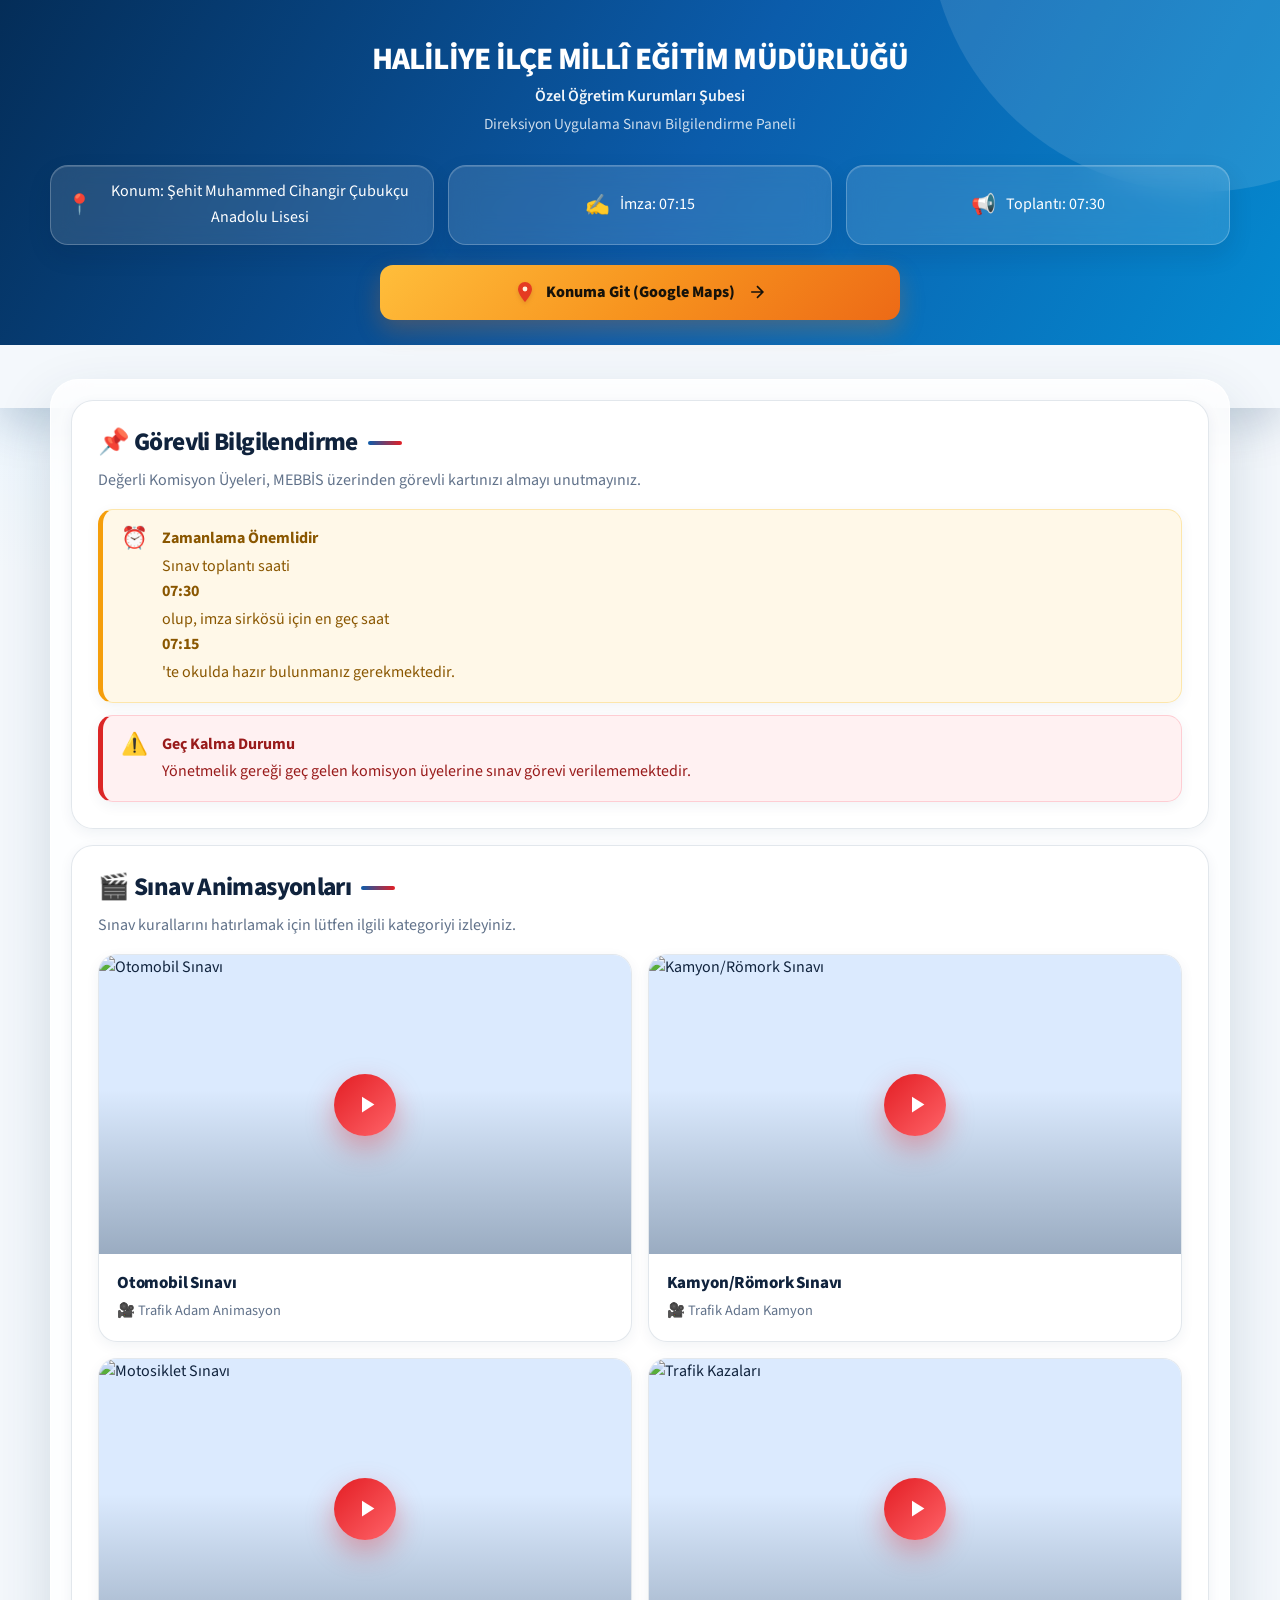
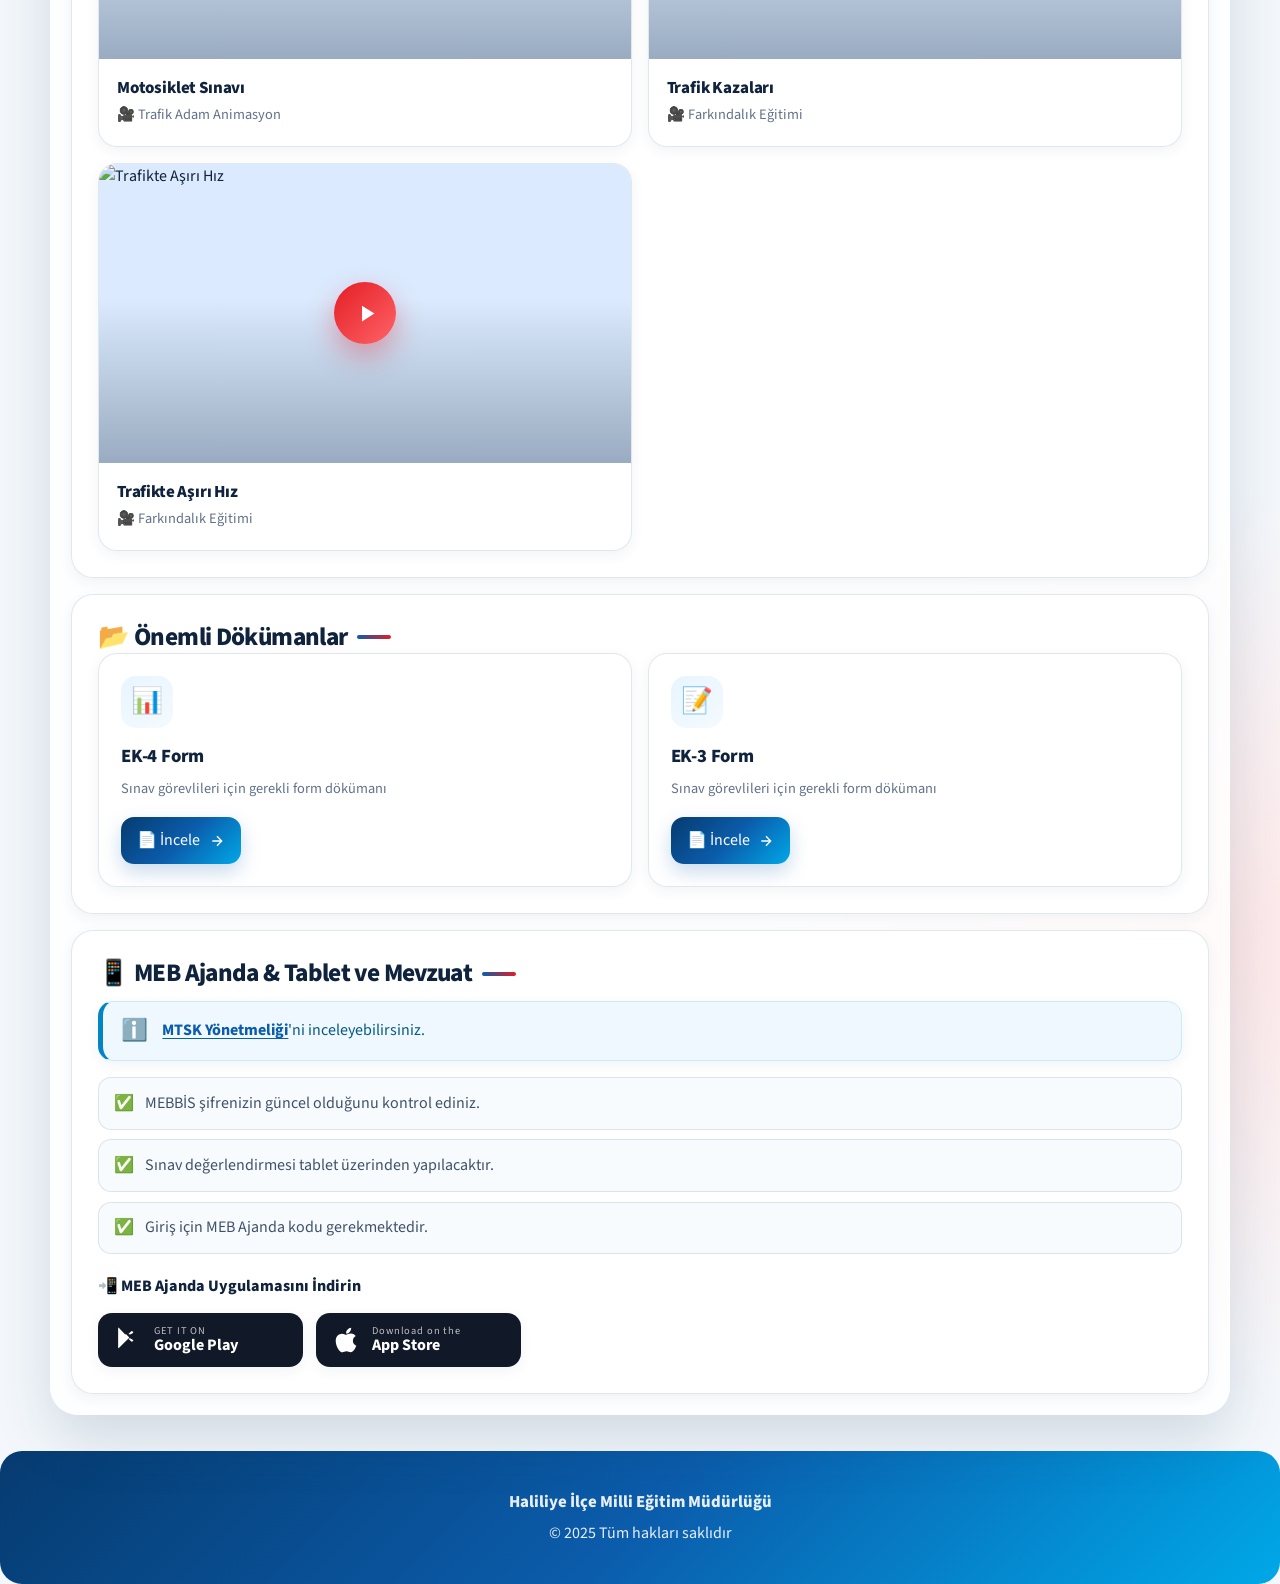
==== commit dccb3d89: "Add clean location icon to maps action" ====
--- a/index.html
+++ b/index.html
@@ -42,11 +42,15 @@
         </div>
         <div class="header-actions" style="margin-top: 1.5rem;">
           <a class="btn btn-secondary btn-large" href="https://maps.app.goo.gl/9CkDeFp5u5hcrYTb7" target="_blank"
-            rel="noopener noreferrer" style="width: 100%; justify-content: center;">
-            📍 Konuma Git (Google Maps)
-            <svg xmlns="http://www.w3.org/2000/svg" width="20" height="20" viewBox="0 0 24 24" fill="none"
-              stroke="currentColor" stroke-width="2">
-              <path d="M5 12h14M12 5l7 7-7 7" />
+            rel="noopener noreferrer" style="width: 100%; justify-content: center;">
+            <svg class="location-action-icon" viewBox="0 0 24 24" aria-hidden="true">
+              <path d="M12 2a7 7 0 0 0-7 7c0 5.25 7 13 7 13s7-7.75 7-13a7 7 0 0 0-7-7Z" fill="currentColor"/>
+              <circle cx="12" cy="9" r="2.4" fill="#fff3dc"/>
+            </svg>
+            <span>Konuma Git (Google Maps)</span>
+            <svg class="location-action-arrow" xmlns="http://www.w3.org/2000/svg" width="20" height="20" viewBox="0 0 24 24" fill="none"
+              stroke="currentColor" stroke-width="2" aria-hidden="true">
+              <path d="M5 12h14M12 5l7 7-7 7" />
             </svg>
           </a>
         </div>
--- a/style.css
+++ b/style.css
@@ -1,1155 +1,129 @@
-﻿/* ========================================
-   Modern MEB Sınav Bilgilendirme Paneli
-   Premium Design System
-   ======================================== */
-
-/* === CSS Variables & Design Tokens === */
-:root {
-    /* Theme Colors - MEB Ajanda Splash */
-    --meb-primary: #6d28d9;
-    --meb-primary-dark: #2e1065;
-    --meb-primary-light: #a855f7;
-    --meb-secondary: #f43f5e;
-    --meb-accent: #ec4899;
-
-    /* Semantic Colors */
-    --success: #10b981;
-    --warning: #f43f5e;
-    --danger: #ef4444;
-    --info: #c026d3;
-
-    /* Neutral Palette */
-    --gray-50: #f9fafb;
-    --gray-100: #f3f4f6;
-    --gray-200: #e5e7eb;
-    --gray-300: #d1d5db;
-    --gray-700: #374151;
-    --gray-800: #1f2937;
-    --gray-900: #111827;
-
-    /* Gradients */
-    --gradient-primary: linear-gradient(135deg, #1b0733 0%, #4c1d95 40%, #a21caf 72%, #f43f5e 100%);
-    --gradient-header: linear-gradient(180deg, #1b0733 0%, #321060 35%, #7c1d6a 70%, #f43f5e 100%);
-    --gradient-success: linear-gradient(135deg, #10b981 0%, #059669 100%);
-    --gradient-warning: linear-gradient(135deg, #f43f5e 0%, #ec4899 100%);
-    --gradient-danger: linear-gradient(135deg, #ef4444 0%, #dc2626 100%);
-
-    /* Shadows */
-    --shadow-sm: 0 1px 2px 0 rgba(0, 0, 0, 0.05);
-    --shadow-md: 0 4px 6px -1px rgba(0, 0, 0, 0.1), 0 2px 4px -1px rgba(0, 0, 0, 0.06);
-    --shadow-lg: 0 10px 15px -3px rgba(0, 0, 0, 0.1), 0 4px 6px -2px rgba(0, 0, 0, 0.05);
-    --shadow-xl: 0 20px 25px -5px rgba(0, 0, 0, 0.1), 0 10px 10px -5px rgba(0, 0, 0, 0.04);
-    --shadow-2xl: 0 25px 50px -12px rgba(0, 0, 0, 0.25);
-
-    /* Spacing */
-    --spacing-xs: 0.5rem;
-    --spacing-sm: 0.75rem;
-    --spacing-md: 1rem;
-    --spacing-lg: 1.5rem;
-    --spacing-xl: 2rem;
-    --spacing-2xl: 3rem;
-
-    /* Border Radius */
-    --radius-sm: 0.375rem;
-    --radius-md: 0.5rem;
-    --radius-lg: 0.75rem;
-    --radius-xl: 1rem;
-    --radius-2xl: 1.5rem;
-
-    /* Transitions */
-    --transition-fast: 150ms cubic-bezier(0.4, 0, 0.2, 1);
-    --transition-base: 250ms cubic-bezier(0.4, 0, 0.2, 1);
-    --transition-slow: 350ms cubic-bezier(0.4, 0, 0.2, 1);
-}
-
-/* === Global Reset & Base Styles === */
-* {
-    margin: 0;
-    padding: 0;
-    box-sizing: border-box;
-}
-
-html {
-    scroll-behavior: smooth;
-    -webkit-font-smoothing: antialiased;
-    -moz-osx-font-smoothing: grayscale;
-}
-
-img,
-iframe,
-video {
-    max-width: 100%;
-    display: block;
-}
-
-body {
-    font-family: 'Source Sans 3', 'Segoe UI', Tahoma, sans-serif;
-    font-size: 16px;
-    line-height: 1.6;
-    color: var(--gray-800);
-    background:
-        radial-gradient(circle at 14% 10%, rgba(255, 255, 255, 0.05) 0 9%, transparent 10%),
-        radial-gradient(circle at 82% 76%, rgba(244, 63, 94, 0.20) 0 4%, transparent 5%),
-        radial-gradient(circle at 38% 58%, rgba(236, 72, 153, 0.10) 0 6%, transparent 7%),
-        linear-gradient(180deg, #17052f 0%, #2d0d55 34%, #5b1a53 67%, #f43f5e 100%);
-    min-height: 100vh;
-    overflow-x: hidden;
-    position: relative;
-}
-
-body::before {
-    content: '';
-    position: fixed;
-    inset: 0;
-    pointer-events: none;
-    background-image:
-        linear-gradient(rgba(255, 255, 255, 0.04) 1px, transparent 1px),
-        linear-gradient(90deg, rgba(255, 255, 255, 0.04) 1px, transparent 1px),
-        radial-gradient(circle at 18% 16%, rgba(255, 255, 255, 0.05) 0 8%, transparent 9%),
-        radial-gradient(circle at 84% 84%, rgba(255, 255, 255, 0.05) 0 6%, transparent 7%);
-    background-size: 84px 84px, 84px 84px, auto, auto;
-    background-position: 0 0, 0 0, 0 0, 0 0;
-    opacity: 0.45;
-    mix-blend-mode: screen;
-}
-
-body::after {
-    content: '';
-    position: fixed;
-    inset: auto -12% -12% -12%;
-    height: 28vh;
-    pointer-events: none;
-    background:
-        radial-gradient(circle at 18% 40%, rgba(255, 255, 255, 0.10) 0 2px, transparent 3px),
-        radial-gradient(circle at 36% 78%, rgba(255, 255, 255, 0.10) 0 2px, transparent 3px),
-        radial-gradient(circle at 57% 28%, rgba(255, 255, 255, 0.10) 0 2px, transparent 3px),
-        radial-gradient(circle at 76% 72%, rgba(255, 255, 255, 0.10) 0 2px, transparent 3px),
-        radial-gradient(circle at 92% 30%, rgba(255, 255, 255, 0.10) 0 2px, transparent 3px),
-        linear-gradient(180deg, rgba(244, 63, 94, 0) 0%, rgba(244, 63, 94, 0.34) 100%);
-    opacity: 0.85;
-}
-
-body.modal-open {
-    overflow: hidden;
-}
-
-/* === Container & Layout === */
-.app-container {
-    max-width: 1400px;
-    margin: 0 auto;
-    background: transparent;
-    min-height: 100vh;
-}
-
-.container {
-    max-width: 1200px;
-    margin: 0 auto;
-    padding: 0 var(--spacing-lg);
-}
-
-/* === Header === */
-.header {
-    background: var(--gradient-header);
-    color: white;
-    padding: var(--spacing-lg) 0;
-    position: relative;
-    overflow: hidden;
-}
-
-.header::before {
-    content: '';
-    position: absolute;
-    bottom: 0;
-    left: 0;
-    right: 0;
-    height: 200px;
-    background: linear-gradient(to top, rgba(244, 63, 94, 0.45) 0%, transparent 100%);
-}
-
-.header::after {
-    content: '';
-    position: absolute;
-    bottom: 0;
-    left: 0;
-    right: 0;
-    height: 120px;
-    background-image:
-        linear-gradient(to bottom, transparent 0%, rgba(27, 7, 51, 0.35) 100%),
-        url('data:image/svg+xml,%3csvg xmlns="http://www.w3.org/2000/svg" viewBox="0 0 1200 120"%3e%3cpath fill="rgba(244,63,94,0.28)" d="M0,60 L50,45 L100,55 L150,35 L200,50 L250,40 L300,55 L350,45 L400,60 L450,50 L500,65 L550,55 L600,70 L650,60 L700,75 L750,65 L800,80 L850,70 L900,85 L950,75 L1000,90 L1050,80 L1100,70 L1150,60 L1200,50 L1200,120 L0,120 Z"/%3e%3c/svg%3e');
-    background-repeat: repeat-x;
-    background-position: bottom;
-    background-size: 100% 100%;
-    opacity: 0.6;
-    z-index: 0;
-}
-
-.header-content {
-    position: relative;
-    z-index: 1;
-}
-
-.logo-section {
-    display: flex;
-    flex-direction: column;
-    align-items: center;
-    gap: var(--spacing-sm);
-    margin-bottom: var(--spacing-md);
-    text-align: center;
-}
-
-.meb-logo {
-    width: 64px;
-    height: 64px;
-    flex-shrink: 0;
-    filter: drop-shadow(0 4px 8px rgba(0, 0, 0, 0.2));
-    transition: transform var(--transition-base);
-}
-
-.meb-logo:hover {
-    transform: scale(1.05) rotate(5deg);
-}
-
-.header-text h1 {
-    font-size: clamp(1.125rem, 4vw, 1.5rem);
-    font-weight: 800;
-    margin-bottom: 0.25rem;
-    text-shadow: 0 2px 4px rgba(0, 0, 0, 0.1);
-    letter-spacing: -0.01em;
-    text-align: center;
-    font-family: 'Fraunces', 'Times New Roman', serif;
-}
-
-.section h2,
-.action-card h3,
-.video-details h4,
-.download-title {
-    font-family: 'Fraunces', 'Times New Roman', serif;
-}
-
-.header-subtitle {
-    font-size: 0.9375rem;
-    font-weight: 500;
-    opacity: 0.95;
-    margin-bottom: 0.25rem;
-}
-
-.header-title {
-    font-size: 0.875rem;
-    font-weight: 400;
-    opacity: 0.9;
-}
-
-/* === Info Chips === */
-.info-chips {
-    display: flex;
-    flex-wrap: wrap;
-    gap: var(--spacing-sm);
-}
-
-.chip {
-    display: inline-flex;
-    align-items: center;
-    gap: var(--spacing-xs);
-    padding: 0.375rem 0.75rem;
-    background: rgba(255, 255, 255, 0.2);
-    backdrop-filter: blur(10px);
-    border-radius: var(--radius-lg);
-    font-size: 0.875rem;
-    font-weight: 500;
-    color: white;
-    text-decoration: none;
-    border: 1px solid rgba(255, 255, 255, 0.3);
-    transition: all var(--transition-base);
-    cursor: pointer;
-}
-
-.chip:hover {
-    background: rgba(255, 255, 255, 0.3);
-    transform: translateY(-2px);
-    box-shadow: 0 4px 12px rgba(0, 0, 0, 0.15);
-}
-
-.chip-icon {
-    font-size: 1.125rem;
-    line-height: 1;
-}
-
-/* === Main Content === */
-.main-content {
-    padding: var(--spacing-md) var(--spacing-sm);
-    background: rgba(255, 255, 255, 0.95);
-    backdrop-filter: blur(10px);
-    border-radius: var(--radius-lg) var(--radius-lg) 0 0;
-    margin-top: -1rem;
-    position: relative;
-    z-index: 2;
-    box-shadow: 0 -10px 40px rgba(0, 0, 0, 0.1);
-}
-
-/* === Sections === */
-.section {
-    margin-bottom: var(--spacing-md);
-    animation: fadeInUp 0.6s ease-out;
-}
-
-.section h2 {
-    font-size: clamp(1.25rem, 3vw, 1.5rem);
-    font-weight: 700;
-    color: var(--gray-900);
-    margin-bottom: var(--spacing-sm);
-    display: flex;
-    align-items: center;
-    gap: var(--spacing-sm);
-}
-
-.section-description {
-    color: var(--gray-700);
-    margin-bottom: var(--spacing-sm);
-    font-size: 0.9375rem;
-}
-
-.intro-text {
-    font-size: 1rem;
-    color: var(--gray-700);
-    margin-bottom: var(--spacing-sm);
-    line-height: 1.6;
-}
-
-/* === Alerts === */
-.alert {
-    display: flex;
-    gap: var(--spacing-sm);
-    padding: var(--spacing-md);
-    border-radius: var(--radius-md);
-    margin-bottom: var(--spacing-sm);
-    border-left: 4px solid;
-    animation: slideInLeft 0.5s ease-out;
-}
-
-.alert-icon {
-    font-size: 1.5rem;
-    line-height: 1;
-    flex-shrink: 0;
-}
-
-.alert strong {
-    font-weight: 600;
-    display: block;
-    margin-bottom: var(--spacing-xs);
-}
-
-.alert p {
-    margin: 0;
-    line-height: 1.6;
-}
-
-.alert-warning {
-    background: linear-gradient(135deg, #ffe4e6 0%, #fce7f3 100%);
-    border-left-color: var(--warning);
-    color: #9f1239;
-}
-
-.alert-danger {
-    background: linear-gradient(135deg, #fee2e2 0%, #fecaca 100%);
-    border-left-color: var(--danger);
-    color: #991b1b;
-}
-
-.alert-info {
-    background: linear-gradient(135deg, #ede9fe 0%, #f5d0fe 100%);
-    border-left-color: var(--info);
-    color: #86198f;
-}
-
-/* === Buttons === */
-.btn {
-    display: inline-flex;
-    align-items: center;
-    justify-content: center;
-    gap: var(--spacing-sm);
-    padding: var(--spacing-md) var(--spacing-xl);
-    border-radius: var(--radius-lg);
-    font-size: 1rem;
-    font-weight: 600;
-    text-decoration: none;
-    border: none;
-    cursor: pointer;
-    transition: all var(--transition-base);
-    position: relative;
-    overflow: hidden;
-}
-
-.btn::before {
-    content: '';
-    position: absolute;
-    top: 50%;
-    left: 50%;
-    width: 0;
-    height: 0;
-    border-radius: 50%;
-    background: rgba(255, 255, 255, 0.3);
-    transform: translate(-50%, -50%);
-    transition: width 0.6s, height 0.6s;
-}
-
-.btn:hover::before {
-    width: 300px;
-    height: 300px;
-}
-
-.btn svg {
-    position: relative;
-    z-index: 1;
-    transition: transform var(--transition-base);
-}
-
-.btn:hover svg {
-    transform: translateX(4px);
-}
-
-.btn-primary {
-    background: linear-gradient(135deg, #6d28d9 0%, #ec4899 100%);
-    color: white;
-    box-shadow: 0 4px 15px rgba(109, 40, 217, 0.38);
-}
-
-.btn-primary:hover {
-    box-shadow: 0 8px 25px rgba(236, 72, 153, 0.42);
-    transform: translateY(-2px);
-    background: linear-gradient(135deg, #8b5cf6 0%, #f43f5e 100%);
-}
-
-.btn-secondary {
-    background: linear-gradient(135deg, var(--gray-100) 0%, var(--gray-200) 100%);
-    color: var(--gray-800);
-    box-shadow: var(--shadow-sm);
-}
-
-.btn-secondary:hover {
-    background: linear-gradient(135deg, var(--gray-200) 0%, var(--gray-300) 100%);
-    box-shadow: var(--shadow-md);
-    transform: translateY(-2px);
-}
-
-.btn-large {
-    padding: var(--spacing-lg) var(--spacing-2xl);
-    font-size: 1.125rem;
-}
-
-/* === Grid Layouts === */
-.grid-2 {
-    display: grid;
-    grid-template-columns: repeat(auto-fit, minmax(280px, 1fr));
-    gap: var(--spacing-sm);
-}
-
-/* === Action Cards === */
-.action-card {
-    background: white;
-    border-radius: var(--radius-md);
-    padding: var(--spacing-md);
-    box-shadow: var(--shadow-md);
-    border: 1px solid var(--gray-200);
-    transition: all var(--transition-base);
-    position: relative;
-    overflow: hidden;
-}
-
-.action-card::before {
-    content: '';
-    position: absolute;
-    top: 0;
-    left: 0;
-    right: 0;
-    height: 4px;
-    background: linear-gradient(90deg, #6d28d9 0%, #f43f5e 100%);
-    transform: scaleX(0);
-    transition: transform var(--transition-base);
-}
-
-.action-card:hover::before {
-    transform: scaleX(1);
-}
-
-.action-card:hover {
-    box-shadow: 0 12px 40px rgba(109, 40, 217, 0.22);
-    transform: translateY(-4px);
-    border-color: var(--meb-primary-light);
-}
-
-.card-icon-wrapper {
-    width: 48px;
-    height: 48px;
-    background: linear-gradient(135deg, #6d28d9 0%, #ec4899 100%);
-    border-radius: var(--radius-md);
-    display: flex;
-    align-items: center;
-    justify-content: center;
-    margin-bottom: var(--spacing-sm);
-    box-shadow: 0 4px 15px rgba(109, 40, 217, 0.28);
-}
-
-.card-icon {
-    font-size: 1.5rem;
-    filter: grayscale(100%) brightness(200%);
-}
-
-.action-card h3 {
-    font-size: 1.125rem;
-    font-weight: 700;
-    color: var(--gray-900);
-    margin-bottom: 0.25rem;
-}
-
-.action-card p {
-    color: var(--gray-700);
-    margin-bottom: var(--spacing-sm);
-    line-height: 1.5;
-    font-size: 0.9375rem;
-}
-
-/* === Video Cards === */
-.video-card {
-    background: white;
-    border-radius: var(--radius-xl);
-    overflow: hidden;
-    box-shadow: var(--shadow-md);
-    border: 1px solid var(--gray-200);
-    transition: all var(--transition-base);
-    text-decoration: none;
-    color: inherit;
-    display: block;
-    position: relative;
-}
-
-.video-card::after {
-    content: '';
-    position: absolute;
-    inset: 0;
-    background: linear-gradient(135deg, #6d28d9 0%, #f43f5e 100%);
-    opacity: 0;
-    transition: opacity var(--transition-base);
-    pointer-events: none;
-    z-index: 1;
-}
-
-.video-card:hover::after {
-    opacity: 0.08;
-}
-
-.video-card:hover {
-    box-shadow: 0 12px 40px rgba(109, 40, 217, 0.28);
-    transform: translateY(-6px);
-    border-color: var(--meb-primary);
-}
-
-.thumbnail-wrapper {
-    position: relative;
-    width: 100%;
-    padding-top: 56.25%;
-    /* 16:9 Aspect Ratio */
-    background: var(--gray-200);
-    overflow: hidden;
-}
-
-.thumbnail-wrapper img {
-    position: absolute;
-    top: 0;
-    left: 0;
-    width: 100%;
-    height: 100%;
-    object-fit: cover;
-    transition: transform var(--transition-slow);
-}
-
-.video-card:hover .thumbnail-wrapper img {
-    transform: scale(1.08);
-}
-
-.play-icon {
-    position: absolute;
-    top: 50%;
-    left: 50%;
-    transform: translate(-50%, -50%);
-    width: 72px;
-    height: 72px;
-    background: rgba(0, 0, 0, 0.75);
-    backdrop-filter: blur(8px);
-    border-radius: 50%;
-    display: flex;
-    align-items: center;
-    justify-content: center;
-    transition: all var(--transition-base);
-    z-index: 2;
-}
-
-.video-card:hover .play-icon {
-    background: linear-gradient(135deg, #6d28d9 0%, #ec4899 100%);
-    transform: translate(-50%, -50%) scale(1.15);
-    box-shadow: 0 8px 24px rgba(109, 40, 217, 0.55);
-}
-
-.play-icon svg {
-    width: 32px;
-    height: 32px;
-    margin-left: 4px;
-}
-
-.video-details {
-    padding: var(--spacing-sm);
-    position: relative;
-    z-index: 2;
-}
-
-.video-details h4 {
-    font-size: 1rem;
-    font-weight: 700;
-    color: var(--gray-900);
-    margin-bottom: 0.25rem;
-    transition: color var(--transition-base);
-}
-
-.video-card:hover .video-details h4 {
-    color: var(--meb-primary);
-}
-
-.video-details span {
-    font-size: 0.9375rem;
-    color: var(--gray-700);
-    display: flex;
-    align-items: center;
-    gap: var(--spacing-xs);
-}
-
-/* === Check List === */
-.check-list {
-    list-style: none;
-    margin: var(--spacing-lg) 0;
-}
-
-.check-list li {
-    display: flex;
-    align-items: flex-start;
-    gap: var(--spacing-md);
-    padding: var(--spacing-md);
-    margin-bottom: var(--spacing-sm);
-    background: white;
-    border-radius: var(--radius-md);
-    border-left: 3px solid var(--success);
-    box-shadow: var(--shadow-sm);
-    transition: all var(--transition-base);
-}
-
-.check-list li:hover {
-    box-shadow: var(--shadow-md);
-    transform: translateX(4px);
-}
-
-.check-list li span {
-    font-size: 1.125rem;
-    line-height: 1;
-    flex-shrink: 0;
-}
-
-/* === Store Buttons === */
-.download-title {
-    font-size: 1.25rem;
-    font-weight: 600;
-    color: var(--gray-900);
-    margin: var(--spacing-xl) 0 var(--spacing-lg);
-}
-
-.store-buttons-container {
-    display: flex;
-    flex-wrap: wrap;
-    gap: var(--spacing-lg);
-}
-
-.store-btn {
-    display: flex;
-    align-items: center;
-    gap: var(--spacing-md);
-    padding: var(--spacing-md) var(--spacing-xl);
-    background: var(--gray-900);
-    color: white;
-    border-radius: var(--radius-lg);
-    text-decoration: none;
-    transition: all var(--transition-base);
-    box-shadow: var(--shadow-md);
-    min-width: 200px;
-}
-
-.store-btn:hover {
-    background: var(--gray-800);
-    box-shadow: var(--shadow-xl);
-    transform: translateY(-2px);
-}
-
-.store-btn svg {
-    width: 32px;
-    height: 32px;
-    flex-shrink: 0;
-}
-
-.store-btn-content {
-    display: flex;
-    flex-direction: column;
-    align-items: flex-start;
-}
-
-.store-btn-subtitle {
-    font-size: 0.75rem;
-    opacity: 0.8;
-    text-transform: uppercase;
-    letter-spacing: 0.05em;
-}
-
-.store-btn-title {
-    font-size: 1.125rem;
-    font-weight: 600;
-}
-
-/* === Links === */
-.link-underline {
-    color: var(--meb-primary);
-    text-decoration: underline;
-    font-weight: 600;
-    transition: color var(--transition-fast);
-}
-
-.link-underline:hover {
-    color: var(--meb-primary-dark);
-}
-
-/* === Footer === */
-.footer {
-    background: linear-gradient(135deg, #1b0733 0%, #4c1d95 55%, #f43f5e 100%);
-    color: white;
-    text-align: center;
-    padding: var(--spacing-2xl) var(--spacing-lg);
-    margin-top: var(--spacing-2xl);
-    position: relative;
-    overflow: hidden;
-}
-
-.footer::before {
-    content: '';
-    position: absolute;
-    top: 0;
-    left: 0;
-    right: 0;
-    height: 2px;
-    background: linear-gradient(90deg, transparent 0%, #ec4899 50%, transparent 100%);
-}
-
-/* === Video Modal === */
-.video-modal {
-    position: fixed;
-    inset: 0;
-    display: none;
-    align-items: center;
-    justify-content: center;
-    z-index: 9999;
-}
-
-.video-modal.is-open {
-    display: flex;
-}
-
-.video-modal-backdrop {
-    position: absolute;
-    inset: 0;
-    background: rgba(27, 7, 51, 0.86);
-    backdrop-filter: blur(8px);
-}
-
-.video-modal-content {
-    position: relative;
-    width: min(960px, 92vw);
-    background: #1b0733;
-    border-radius: var(--radius-xl);
-    box-shadow: var(--shadow-2xl);
-    border: 1px solid rgba(255, 255, 255, 0.15);
-    padding: var(--spacing-lg);
-    z-index: 1;
-    animation: fadeInUp 0.35s ease-out;
-}
-
-.video-modal-close {
-    position: absolute;
-    top: var(--spacing-sm);
-    right: var(--spacing-sm);
-    background: rgba(255, 255, 255, 0.12);
-    color: white;
-    border: none;
-    width: 36px;
-    height: 36px;
-    border-radius: 50%;
-    font-size: 1.5rem;
-    cursor: pointer;
-    transition: transform var(--transition-base), background var(--transition-base);
-}
-
-.video-modal-close:hover {
-    background: rgba(255, 255, 255, 0.22);
-    transform: scale(1.05);
-}
-
-.video-frame {
-    width: 100%;
-    padding-top: 56.25%;
-    position: relative;
-    border-radius: var(--radius-lg);
-    overflow: hidden;
-    background: #1b0733;
-}
-
-.video-frame iframe {
-    position: absolute;
-    inset: 0;
-    width: 100%;
-    height: 100%;
-}
-
-.footer p {
-    margin: var(--spacing-xs) 0;
-    opacity: 0.9;
-}
-
-.footer p:first-child {
-    font-weight: 600;
-    font-size: 1.125rem;
-}
-
-/* === Animations === */
-@keyframes fadeInUp {
-    from {
-        opacity: 0;
-        transform: translateY(30px);
-    }
-
-    to {
-        opacity: 1;
-        transform: translateY(0);
-    }
-}
-
-@keyframes pulse {
-
-    0%,
-    100% {
-        opacity: 0.4;
-    }
-
-    50% {
-        opacity: 0.8;
-    }
-}
-
-@keyframes slideInLeft {
-    from {
-        opacity: 0;
-        transform: translateX(-30px);
-    }
-
-    to {
-        opacity: 1;
-        transform: translateX(0);
-    }
-}
-
-.fade-in {
-    animation: fadeInUp 0.6s ease-out;
-}
-
-/* Stagger animation delays */
-.section:nth-child(1) {
-    animation-delay: 0.1s;
-}
-
-.section:nth-child(2) {
-    animation-delay: 0.2s;
-}
-
-.section:nth-child(3) {
-    animation-delay: 0.3s;
-}
-
-.section:nth-child(4) {
-    animation-delay: 0.4s;
-}
-
-/* === Responsive Design === */
-@media (max-width: 768px) {
-    .container {
-        padding: 0 var(--spacing-md);
-    }
-
-    .logo-section {
-        flex-direction: column;
-        text-align: center;
-        gap: var(--spacing-md);
-    }
-
-    .meb-logo {
-        width: 52px;
-        height: 52px;
-    }
-
-    .header-text h1 {
-        font-size: 1.25rem;
-        line-height: 1.2;
-    }
-
-    .header-subtitle {
-        font-size: 0.875rem;
-    }
-
-    .header-title {
-        font-size: 0.8125rem;
-    }
-
-    .info-chips {
-        flex-direction: column;
-    }
-
-    .chip {
-        width: 100%;
-        justify-content: center;
-        font-size: 0.8125rem;
-        padding: 0.625rem 0.75rem;
-    }
-
-    .grid-2 {
-        grid-template-columns: 1fr;
-    }
-
-    .action-card,
-    .video-card {
-        border-radius: var(--radius-lg);
-    }
-
-    .action-card,
-    .video-details {
-        padding: var(--spacing-sm);
-    }
-
-    .section h2 {
-        font-size: 1.2rem;
-        gap: 0.5rem;
-        flex-wrap: wrap;
-    }
-
-    .section-description,
-    .intro-text,
-    .action-card p,
-    .video-details span,
-    .check-list li,
-    .footer p {
-        font-size: 0.95rem;
-    }
-
-    .play-icon {
-        width: 58px;
-        height: 58px;
-    }
-
-    .play-icon svg {
-        width: 24px;
-        height: 24px;
-    }
-
-    .thumbnail-wrapper {
-        padding-top: 56.25%;
-    }
-
-    .store-buttons-container {
-        flex-direction: column;
-    }
-
-    .store-btn {
-        width: 100%;
-        min-width: 0;
-        padding: var(--spacing-md);
-    }
-
-    .main-content {
-        padding: var(--spacing-md);
-        margin-top: -0.5rem;
-    }
-
-    .btn {
-        width: 100%;
-    }
-
-    .btn-large {
-        padding: var(--spacing-md) var(--spacing-lg);
-        font-size: 1rem;
-    }
-
-    .video-modal-content {
-        width: min(960px, calc(100vw - 1rem));
-        padding: var(--spacing-sm);
-        border-radius: var(--radius-lg);
-    }
-
-    .video-modal-close {
-        width: 32px;
-        height: 32px;
-        font-size: 1.25rem;
-        top: 0.5rem;
-        right: 0.5rem;
-    }
-}
-
-@media (max-width: 480px) {
-    .container {
-        padding: 0 0.5rem;
-    }
-
-    .header {
-        padding: var(--spacing-md) 0;
-    }
-
-    .header-text h1 {
-        font-size: 1.1rem;
-    }
-
-    .header-subtitle {
-        font-size: 0.8rem;
-    }
-
-    .header-title {
-        font-size: 0.75rem;
-    }
-
-    .section {
-        margin-bottom: var(--spacing-lg);
-    }
-
-    .chip {
-        font-size: 0.78rem;
-        padding: 0.55rem 0.65rem;
-    }
-
-    .section h2 {
-        font-size: 1.05rem;
-    }
-
-    .action-card h3,
-    .video-details h4,
-    .download-title {
-        font-size: 1rem;
-    }
-
-    .store-btn-title {
-        font-size: 1rem;
-    }
-
-    .store-btn-subtitle {
-        font-size: 0.7rem;
-    }
-
-    .check-list li {
-        padding: 0.75rem;
-        gap: 0.65rem;
-    }
-
-    .check-list li span {
-        font-size: 1rem;
-    }
-
-    .video-modal-content {
-        width: calc(100vw - 0.75rem);
-    }
-
-    .btn-large {
-        padding: var(--spacing-md) var(--spacing-lg);
-        font-size: 1rem;
-    }
-
-    .btn svg {
-        width: 18px;
-        height: 18px;
-    }
-
-    .footer {
-        padding: var(--spacing-xl) var(--spacing-md);
-    }
-
-    .footer p:first-child {
-        font-size: 1rem;
-    }
-
-    .video-frame {
-        border-radius: var(--radius-md);
-    }
-}
-
-@media (max-width: 360px) {
-    .container {
-        padding: 0 0.375rem;
-    }
-
-    .header-text h1 {
-        font-size: 1rem;
-    }
-
-    .chip {
-        font-size: 0.72rem;
-    }
-
-    .section h2 {
-        font-size: 0.98rem;
-    }
-
-    .main-content {
-        padding: 0.625rem;
-    }
-
-    .btn,
-    .store-btn {
-        border-radius: var(--radius-md);
-    }
-}
-
-/* === Print Styles === */
-@media print {
-    .app-container {
-        box-shadow: none;
-    }
-
-    .header {
-        background: white;
-        color: black;
-        border-bottom: 2px solid var(--gray-900);
-    }
-
-    .btn,
-    .store-btn {
-        display: none;
-    }
-
-    .video-card {
-        page-break-inside: avoid;
-    }
-}
-
-/* === Accessibility === */
-@media (prefers-reduced-motion: reduce) {
-
-    *,
-    *::before,
-    *::after {
-        animation-duration: 0.01ms !important;
-        animation-iteration-count: 1 !important;
-        transition-duration: 0.01ms !important;
-    }
-}
-
-/* Focus styles for keyboard navigation */
-a:focus-visible,
-button:focus-visible {
-    outline: 3px solid var(--meb-primary);
-    outline-offset: 2px;
-}+:root {
+  --ink: #10233d;
+  --muted: #61728a;
+  --surface: #fff;
+  --canvas: #f4f8fc;
+  --line: rgba(20, 61, 103, .12);
+  --brand: #0b5cab;
+  --brand-deep: #063b70;
+  --cyan: #00a8e8;
+  --red: #e31e24;
+  --shadow-sm: 0 4px 14px rgba(20, 54, 86, .06);
+  --shadow-md: 0 14px 34px rgba(20, 54, 86, .10);
+  --shadow-lg: 0 24px 58px rgba(20, 54, 86, .16);
+  --ease-out: cubic-bezier(.16, 1, .3, 1);
+  --ease-in-out: cubic-bezier(.65, 0, .35, 1);
+}
+* { box-sizing: border-box; margin: 0; padding: 0; }
+html { scroll-behavior: smooth; -webkit-font-smoothing: antialiased; }
+body {
+  min-width: 320px; overflow-x: hidden; color: var(--ink);
+  font: 400 16px/1.6 "Source Sans 3", "Segoe UI", sans-serif;
+  background: radial-gradient(circle at 6% 4%, #dff2ff 0, transparent 28rem),
+    radial-gradient(circle at 94% 80%, #ffe8e8 0, transparent 29rem), var(--canvas);
+}
+body.modal-open { overflow: hidden; }
+img, iframe { display: block; max-width: 100%; }
+a { color: inherit; }
+button, a { -webkit-tap-highlight-color: transparent; }
+.app-container { min-height: 100vh; max-width: 1440px; margin: auto; }
+.container { width: min(1180px, calc(100% - 32px)); margin: auto; }
+
+.header {
+  position: relative; overflow: hidden; padding: 2.6rem 0 5.5rem; color: #fff;
+  background: linear-gradient(120deg, #042d58 0%, #0b5cab 52%, #00a8e8 128%);
+  box-shadow: 0 14px 44px rgba(3, 47, 91, .22);
+}
+.header::before, .header::after { content: ""; position: absolute; border-radius: 999px; pointer-events: none; }
+.header::before { width: 34rem; height: 34rem; right: -12rem; top: -22rem; background: rgba(255,255,255,.11); }
+.header::after { width: 125%; height: 9rem; left: -12.5%; bottom: -5.1rem; background: var(--canvas); }
+.header-content { position: relative; z-index: 1; }
+.logo-section { text-align: center; margin-bottom: 1.75rem; animation: header-enter .7s var(--ease-out) both; }
+.header-text h1 { font-size: clamp(1.28rem, 3vw, 1.95rem); font-weight: 800; letter-spacing: -.025em; line-height: 1.15; }
+.header-subtitle { margin-top: .42rem; font-size: 1rem; font-weight: 600; opacity: .94; }
+.header-title { margin-top: .16rem; font-size: .96rem; opacity: .8; }
+.info-chips { display: grid; grid-template-columns: repeat(3, 1fr); gap: .85rem; }
+.chip {
+  display: flex; align-items: center; justify-content: center; gap: .65rem; min-height: 60px; padding: .85rem 1rem;
+  border: 1px solid rgba(255,255,255,.23); border-radius: 18px; color: #fff; text-align: center; text-decoration: none;
+  background: rgba(255,255,255,.12); box-shadow: inset 0 1px rgba(255,255,255,.16), 0 10px 24px rgba(0,20,50,.10);
+  backdrop-filter: blur(14px); transition: transform .45s var(--ease-out), background .35s ease, box-shadow .45s var(--ease-out);
+}
+.chip:hover { transform: translateY(-4px); background: rgba(255,255,255,.2); box-shadow: inset 0 1px rgba(255,255,255,.2), 0 18px 30px rgba(0,20,50,.16); }
+.chip-icon { font-size: 1.25rem; line-height: 1; }
+.header-actions { max-width: 520px; margin: 1.25rem auto 0 !important; animation: header-enter .7s .15s var(--ease-out) both; }
+
+.main-content {
+  position: relative; z-index: 2; margin-top: -1.8rem; margin-bottom: 2.25rem; padding: 1.25rem;
+  border: 1px solid rgba(255,255,255,.84); border-radius: 28px; background: rgba(255,255,255,.82);
+  box-shadow: var(--shadow-lg); backdrop-filter: blur(18px);
+}
+.section {
+  margin-bottom: 1rem; padding: clamp(1.2rem, 3vw, 1.65rem); border: 1px solid var(--line); border-radius: 22px;
+  background: rgba(255,255,255,.9); box-shadow: var(--shadow-sm); opacity: 0; transform: translateY(20px);
+  transition: opacity .65s var(--ease-out), transform .65s var(--ease-out), box-shadow .4s var(--ease-out);
+}
+.section.is-visible { opacity: 1; transform: translateY(0); }
+.section:last-child { margin-bottom: 0; }
+.section h2 { display: flex; align-items: center; gap: .62rem; color: var(--ink); font-size: clamp(1.24rem, 2.4vw, 1.58rem); font-weight: 800; letter-spacing: -.025em; line-height: 1.25; }
+.section h2::after { content: ""; width: 34px; height: 4px; border-radius: 99px; background: linear-gradient(90deg, var(--brand), var(--red)); }
+.section-description, .intro-text { margin: .55rem 0 1rem; color: var(--muted); }
+
+.alert {
+  display: flex; gap: .9rem; align-items: flex-start; margin-top: .75rem; padding: 1rem 1.1rem;
+  border: 1px solid; border-left-width: 5px; border-radius: 15px; box-shadow: var(--shadow-sm);
+  transition: transform .35s var(--ease-out), box-shadow .35s var(--ease-out);
+}
+.alert:hover { transform: translateX(3px); box-shadow: var(--shadow-md); }
+.alert-icon { font-size: 1.35rem; line-height: 1.2; }.alert strong { display:block; margin-bottom:.12rem; }
+.alert-warning { color:#8a5700; background:#fff8e8; border-color:#fde6ab; border-left-color:#f59e0b; }
+.alert-danger { color:#991b1b; background:#fff1f2; border-color:#fecdd3; border-left-color:#dc2626; }
+.alert-info { color:#075985; background:#eff8ff; border-color:#cce9ff; border-left-color:#0284c7; }
+
+.grid-2 { display: grid; grid-template-columns: repeat(2, minmax(0, 1fr)); gap: 1rem; }
+.video-card, .action-card {
+  position: relative; overflow: hidden; color: inherit; text-decoration: none; border: 1px solid var(--line); border-radius: 19px;
+  background: var(--surface); box-shadow: var(--shadow-sm);
+  transition: transform .5s var(--ease-out), box-shadow .5s var(--ease-out), border-color .35s ease;
+}
+.video-card:hover, .action-card:hover { transform: translateY(-7px); border-color: rgba(0,137,220,.34); box-shadow: var(--shadow-md); }
+.video-card::before, .action-card::before { content:""; position:absolute; z-index:1; top:0; left:0; width:100%; height:3px; transform:scaleX(0); transform-origin:left; background:linear-gradient(90deg,var(--brand),var(--cyan),var(--red)); transition:transform .5s var(--ease-out); }
+.video-card:hover::before, .action-card:hover::before { transform: scaleX(1); }
+.thumbnail-wrapper { position:relative; overflow:hidden; aspect-ratio:16/9; background:#dbeafe; }
+.thumbnail-wrapper::after { content:""; position:absolute; inset:0; background:linear-gradient(180deg,transparent 45%,rgba(3,27,52,.3)); transition:opacity .4s ease; }
+.thumbnail-wrapper img { width:100%; height:100%; object-fit:cover; transition: transform .7s var(--ease-out); }
+.video-card:hover .thumbnail-wrapper img { transform: scale(1.06); }
+.play-icon { position:absolute; z-index:1; top:50%; left:50%; display:grid; width:62px; height:62px; place-items:center; border-radius:50%; background:linear-gradient(135deg,#e31e24,#ff6368); box-shadow:0 12px 28px rgba(227,30,36,.35); transform:translate(-50%,-50%); transition: transform .45s var(--ease-out), box-shadow .45s var(--ease-out); }
+.video-card:hover .play-icon { transform:translate(-50%,-50%) scale(1.1); box-shadow:0 17px 36px rgba(227,30,36,.44); }
+.play-icon svg { width:27px; height:27px; margin-left:3px; }
+.video-details { padding:1rem 1.1rem 1.15rem; }.video-details h4,.action-card h3 { color:var(--ink); font-weight:800; letter-spacing:-.01em; }.video-details h4 { font-size:1.06rem; }.video-details span,.action-card p { color:var(--muted); font-size:.9rem; }
+.action-card { display:flex; flex-direction:column; padding:1.35rem; }.action-card p { margin:.34rem 0 1rem; }.action-card .btn { margin-top:auto; align-self:flex-start; }
+.card-icon-wrapper { display:grid; width:52px; height:52px; margin-bottom:.9rem; place-items:center; border-radius:15px; background:linear-gradient(145deg,#e8f5ff,#f4faff); }.card-icon{font-size:1.6rem;}
+
+.btn {
+  position:relative; display:inline-flex; min-height:44px; align-items:center; justify-content:center; gap:.55rem; overflow:hidden; padding:.7rem 1rem; border:0; border-radius:13px; color:#fff; background:linear-gradient(135deg,var(--brand-deep),var(--brand),var(--cyan)); box-shadow:0 8px 19px rgba(11,92,171,.22); cursor:pointer; font:700 1rem/1.2 inherit; text-decoration:none;
+  transition: transform .38s var(--ease-out), box-shadow .38s var(--ease-out), filter .3s ease;
+}
+.btn:hover { transform:translateY(-3px); filter:brightness(1.06); box-shadow:0 14px 27px rgba(11,92,171,.3); }.btn:active{transform:translateY(-1px) scale(.98);}.btn-large{min-height:52px;padding:.9rem 1.2rem;}.ripple{position:absolute;border-radius:50%;background:rgba(255,255,255,.35);transform:scale(0);animation:ripple .55s linear;pointer-events:none;}
+
+.check-list { display:grid; gap:.6rem; margin:1rem 0 1.25rem; list-style:none; }.check-list li{display:flex;gap:.7rem;align-items:flex-start;padding:.78rem .9rem;border:1px solid var(--line);border-radius:13px;background:#f8fbfe;color:#40526a;transition:transform .3s var(--ease-out),background .3s ease;}.check-list li:hover{transform:translateX(4px);background:#f0f8ff;}.download-title{margin:1.1rem 0 .8rem;color:var(--ink);font-weight:800;}
+.store-buttons-container{display:flex;flex-wrap:wrap;gap:.8rem}.store-btn{display:flex;min-width:205px;align-items:center;gap:.75rem;padding:.75rem 1rem;border-radius:14px;background:#111827;color:#fff;text-decoration:none;box-shadow:var(--shadow-sm);transition:transform .4s var(--ease-out),box-shadow .4s var(--ease-out),background .3s ease}.store-btn:hover{transform:translateY(-4px);background:#1f2937;box-shadow:var(--shadow-md)}.store-btn svg{width:28px;height:28px;flex:0 0 auto}.store-btn-content{display:flex;flex-direction:column;line-height:1.15}.store-btn-subtitle{font-size:.65rem;letter-spacing:.08em;opacity:.72}.store-btn-title{font-size:1rem;font-weight:750}.link-underline{color:var(--brand);font-weight:750;text-underline-offset:3px}.link-underline:hover{color:var(--red)}
+.footer{margin-top:1rem;padding:2.1rem 1rem;border-radius:22px;background:linear-gradient(135deg,var(--brand-deep),var(--brand),var(--cyan));color:#fff;text-align:center}.footer p{margin:.28rem 0;opacity:.9}.footer p:first-child{font-size:1.05rem;font-weight:800}
+.video-modal{position:fixed;z-index:9999;inset:0;display:flex;align-items:center;justify-content:center;padding:1rem;visibility:hidden;opacity:0;transition:opacity .3s ease,visibility .3s}.video-modal.is-open{visibility:visible;opacity:1}.video-modal-backdrop{position:absolute;inset:0;background:rgba(2,16,34,.78);backdrop-filter:blur(10px)}.video-modal-content{position:relative;z-index:1;width:min(960px,100%);padding:1rem;border:1px solid rgba(255,255,255,.16);border-radius:20px;background:#071a2f;box-shadow:0 30px 90px rgba(0,0,0,.35);transform:translateY(18px) scale(.98);transition:transform .4s var(--ease-out)}.video-modal.is-open .video-modal-content{transform:translateY(0) scale(1)}.video-modal-close{position:absolute;z-index:2;top:.55rem;right:.55rem;width:39px;height:39px;border:0;border-radius:50%;background:rgba(255,255,255,.14);color:#fff;font-size:1.45rem;cursor:pointer;transition:background .25s ease,transform .25s var(--ease-out)}.video-modal-close:hover{background:rgba(255,255,255,.26);transform:rotate(90deg)}.video-frame{position:relative;overflow:hidden;width:100%;aspect-ratio:16/9;border-radius:13px;background:#000}.video-frame iframe{position:absolute;inset:0;width:100%;height:100%;border:0}
+@keyframes header-enter { from {opacity:0;transform:translateY(14px)} to {opacity:1;transform:translateY(0)} } @keyframes ripple { to{transform:scale(4);opacity:0} }
+@media (max-width:800px){.header{padding:2rem 0 4.25rem}.info-chips,.grid-2{grid-template-columns:1fr}.main-content{margin-top:-1.1rem;padding:.75rem;border-radius:22px}.section{border-radius:18px}.video-card:hover,.action-card:hover{transform:translateY(-4px)}}@media(max-width:520px){.container{width:min(100% - 20px,1180px)}.header-text h1{font-size:1.18rem}.header-subtitle{font-size:.9rem}.header-title{font-size:.83rem}.section h2{font-size:1.16rem}.chip{min-height:54px;font-size:.85rem}.btn,.btn-large{width:100%}.action-card .btn{align-self:stretch}.store-buttons-container{flex-direction:column}.store-btn{width:100%;min-width:0}.play-icon{width:54px;height:54px}}@media(prefers-reduced-motion:reduce){html{scroll-behavior:auto}*,*::before,*::after{animation-duration:.01ms!important;animation-iteration-count:1!important;transition-duration:.01ms!important}.section{opacity:1;transform:none}}@media print{body{background:#fff}.header{padding-bottom:1rem;background:#fff;color:#111;box-shadow:none}.header::after,.btn,.store-btn{display:none!important}.main-content{margin:0;border:0;box-shadow:none}.section{opacity:1;transform:none;box-shadow:none;page-break-inside:avoid}}a:focus-visible,button:focus-visible{outline:3px solid #fbbf24;outline-offset:3px}
+
+/* Header location action */
+.header-actions .btn {
+  color: #16120a;
+  background: linear-gradient(135deg, #ffbe3b 0%, #f7931e 52%, #ed6a16 100%);
+  box-shadow: 0 10px 24px rgba(226, 110, 17, .28);
+  font-weight: 850;
+}
+.header-actions .btn:hover {
+  color: #0e0b06;
+  background: linear-gradient(135deg, #ffd160 0%, #ffab2f 52%, #f57c16 100%);
+  box-shadow: 0 16px 30px rgba(226, 110, 17, .36);
+}
+.location-action-icon { width: 24px; height: 24px; flex: 0 0 auto; color: #e53b21; filter: drop-shadow(0 2px 2px rgba(107, 33, 16, .18)); }
+.location-action-arrow { margin-left: .2rem; }
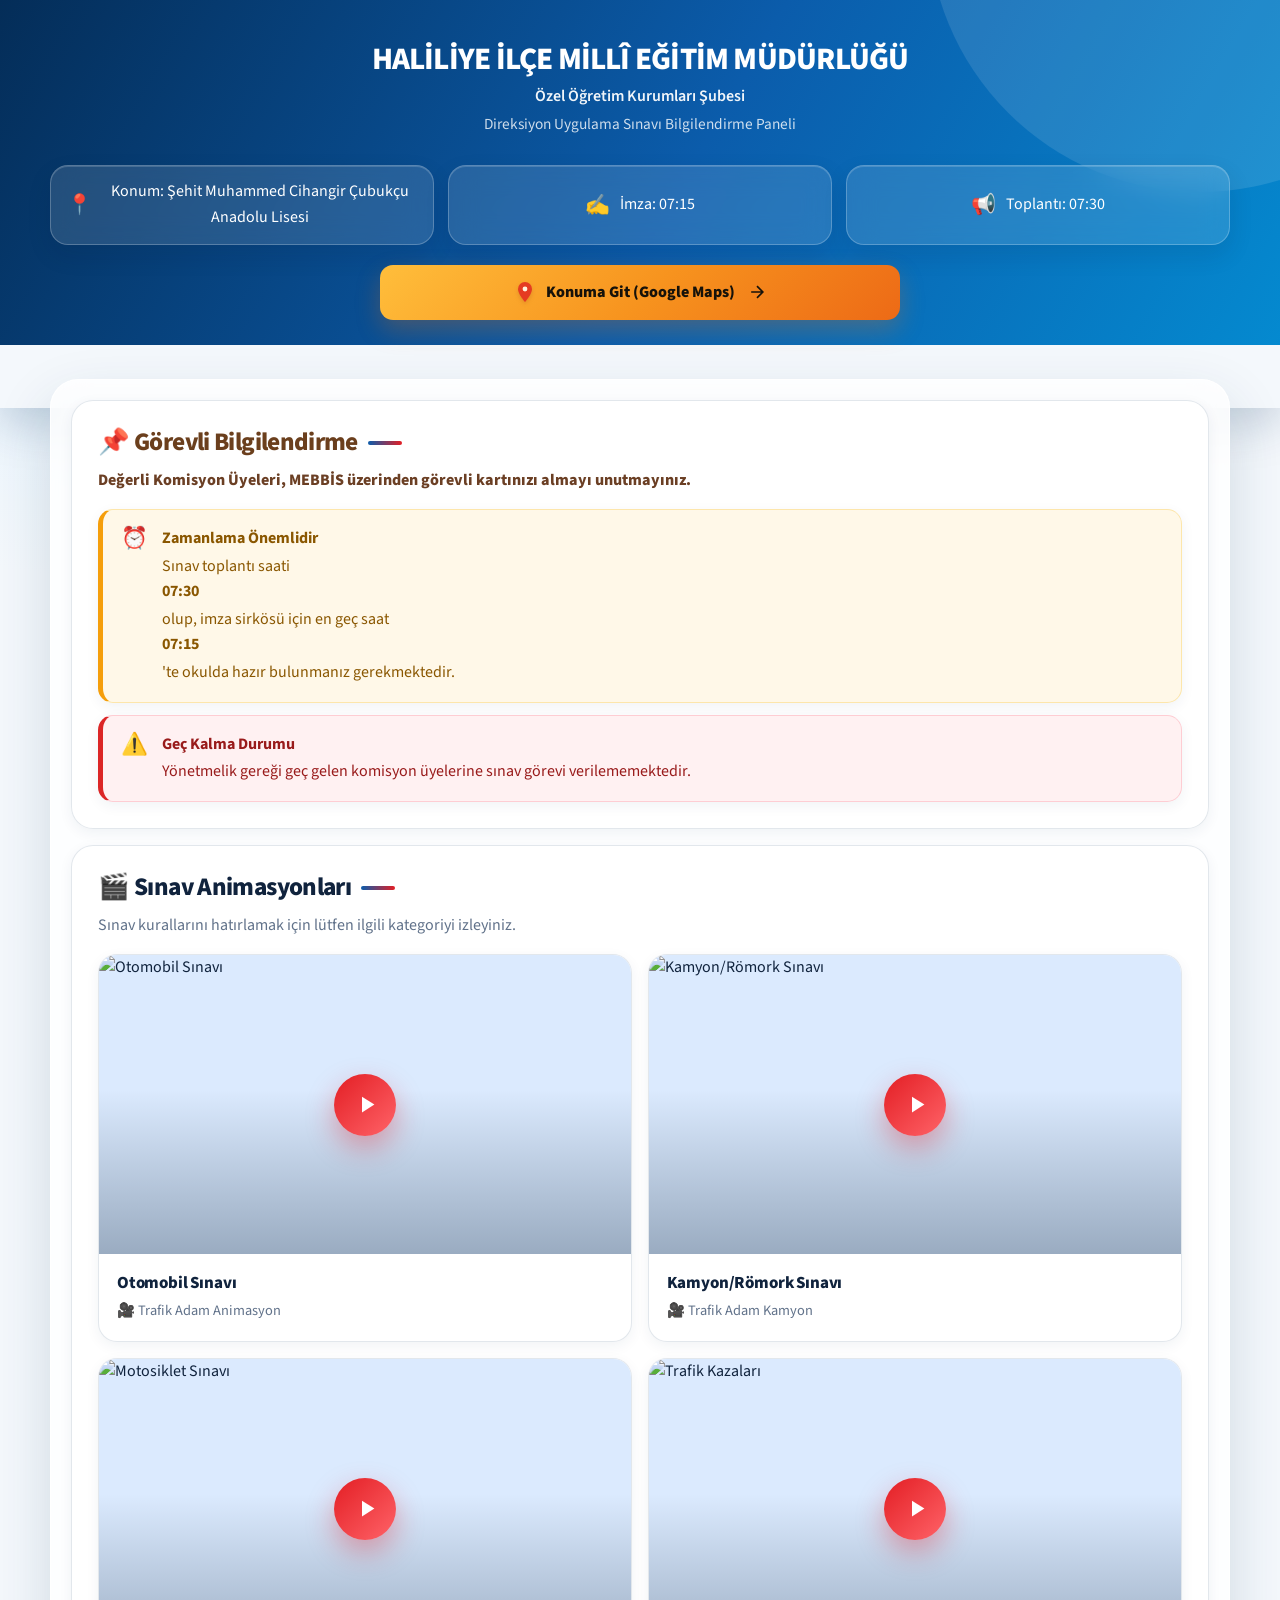
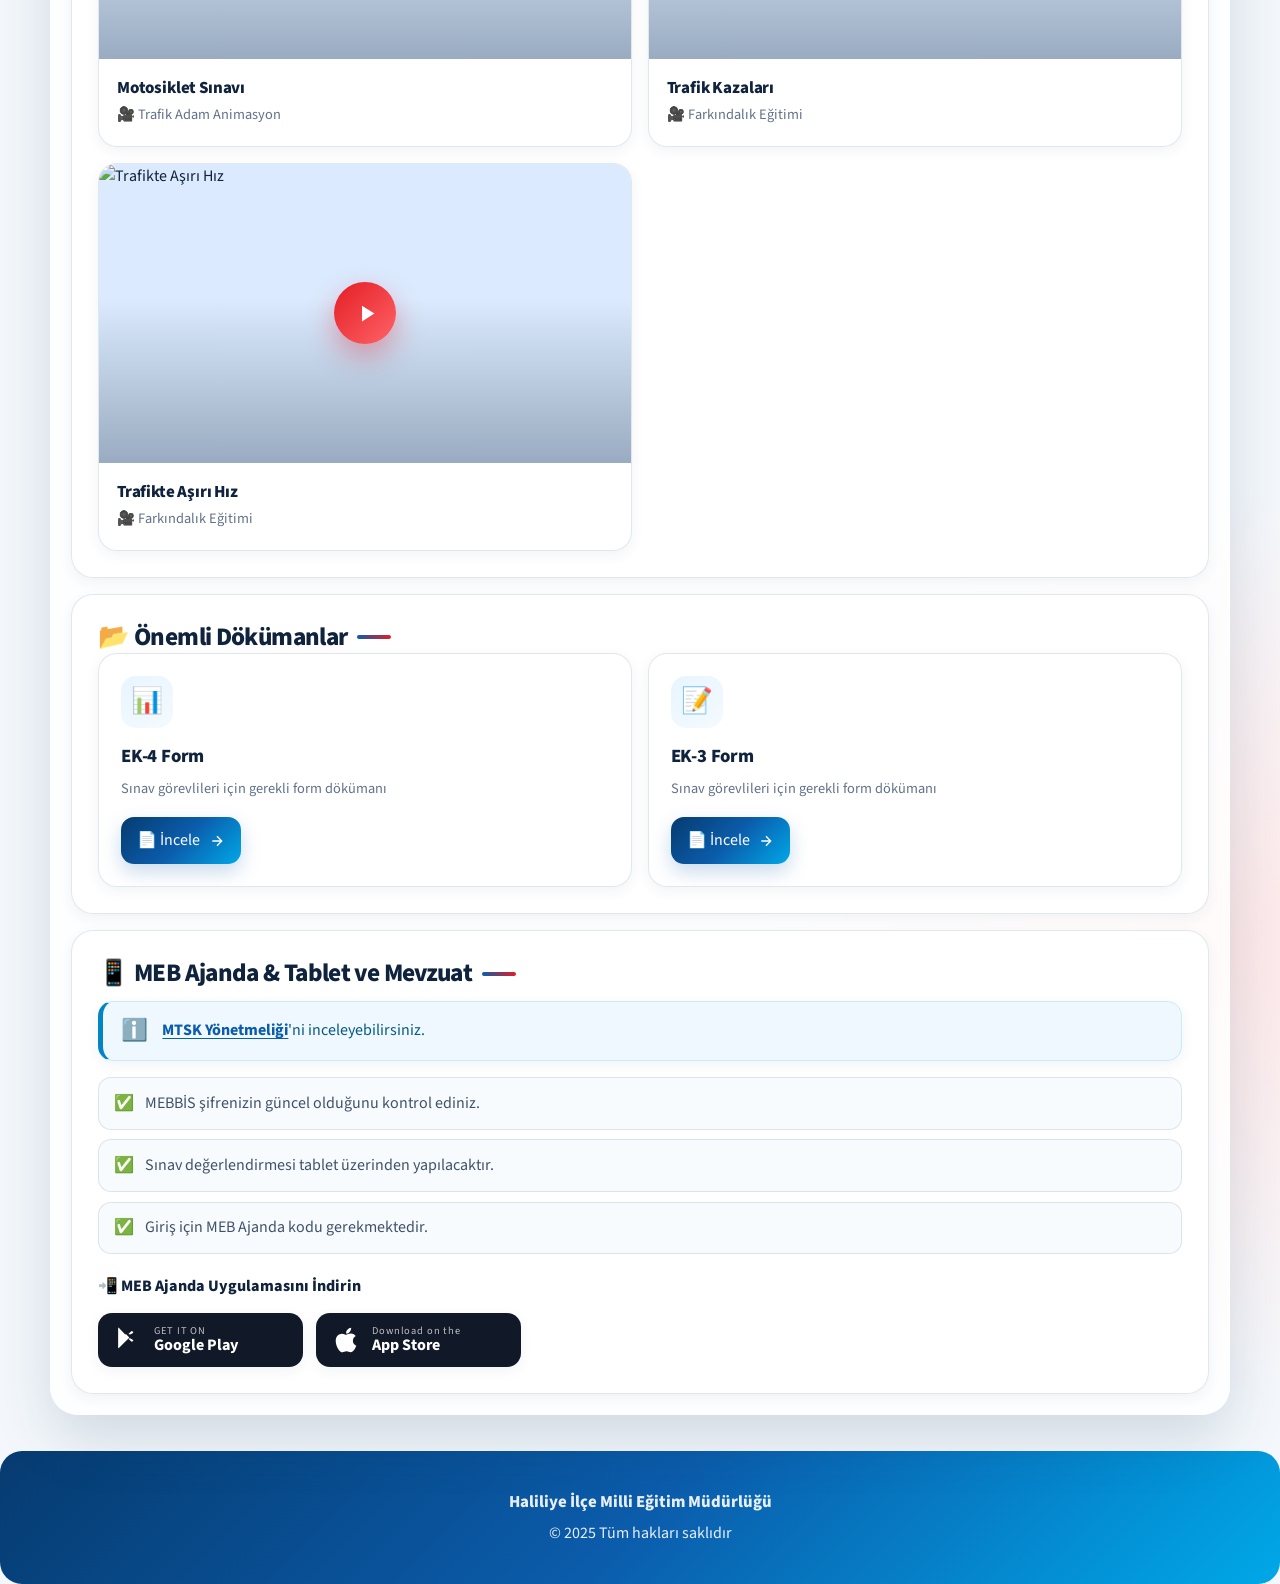
==== commit addb5309: "Görevli bilgilendirme metnini koyu kahverengi yap" ====
--- a/index.html
+++ b/index.html
@@ -1,47 +1,47 @@
-<!DOCTYPE html>
-<html lang="tr">
-
-<head>
-  <meta charset="UTF-8">
-  <meta name="viewport" content="width=device-width, initial-scale=1.0">
-  <title>HALİLİYE İLÇE MİLLÎ EĞİTİM MÜDÜRLÜĞÜ - Direksiyon Uygulama Sınavı</title>
-  <link rel="stylesheet" href="style.css">
-  <link rel="preconnect" href="https://fonts.googleapis.com">
-  <link rel="preconnect" href="https://fonts.gstatic.com" crossorigin>
-  <link href="https://fonts.googleapis.com/css2?family=Fraunces:wght@400;600;700;800&family=Source+Sans+3:wght@300;400;500;600;700&display=swap"
-    rel="stylesheet">
-</head>
-
-<body>
-  <div class="app-container">
-    <!-- Header -->
-    <header class="header">
-      <div class="container header-content">
-        <div class="logo-section">
-          <div class="header-text">
-            <h1>HALİLİYE İLÇE MİLLÎ EĞİTİM MÜDÜRLÜĞÜ</h1>
-            <div class="header-subtitle">Özel Öğretim Kurumları Şubesi</div>
-            <div class="header-title">Direksiyon Uygulama Sınavı Bilgilendirme Paneli</div>
-          </div>
-        </div>
-
-        <div class="info-chips">
-          <a href="https://maps.app.goo.gl/9CkDeFp5u5hcrYTb7" target="_blank" rel="noopener noreferrer"
-            class="chip location-chip">
-            <span class="chip-icon">📍</span>
-            <span>Konum: Şehit Muhammed Cihangir Çubukçu Anadolu Lisesi</span>
-          </a>
-          <div class="chip time-chip">
-            <span class="chip-icon">✍️</span>
-            <span>İmza: 07:15</span>
-          </div>
-          <div class="chip meeting-chip">
-            <span class="chip-icon">📢</span>
-            <span>Toplantı: 07:30</span>
-          </div>
-        </div>
-        <div class="header-actions" style="margin-top: 1.5rem;">
-          <a class="btn btn-secondary btn-large" href="https://maps.app.goo.gl/9CkDeFp5u5hcrYTb7" target="_blank"
+<!DOCTYPE html>
+<html lang="tr">
+
+<head>
+  <meta charset="UTF-8">
+  <meta name="viewport" content="width=device-width, initial-scale=1.0">
+  <title>HALİLİYE İLÇE MİLLÎ EĞİTİM MÜDÜRLÜĞÜ - Direksiyon Uygulama Sınavı</title>
+  <link rel="stylesheet" href="style.css">
+  <link rel="preconnect" href="https://fonts.googleapis.com">
+  <link rel="preconnect" href="https://fonts.gstatic.com" crossorigin>
+  <link href="https://fonts.googleapis.com/css2?family=Fraunces:wght@400;600;700;800&family=Source+Sans+3:wght@300;400;500;600;700&display=swap"
+    rel="stylesheet">
+</head>
+
+<body>
+  <div class="app-container">
+    <!-- Header -->
+    <header class="header">
+      <div class="container header-content">
+        <div class="logo-section">
+          <div class="header-text">
+            <h1>HALİLİYE İLÇE MİLLÎ EĞİTİM MÜDÜRLÜĞÜ</h1>
+            <div class="header-subtitle">Özel Öğretim Kurumları Şubesi</div>
+            <div class="header-title">Direksiyon Uygulama Sınavı Bilgilendirme Paneli</div>
+          </div>
+        </div>
+
+        <div class="info-chips">
+          <a href="https://maps.app.goo.gl/9CkDeFp5u5hcrYTb7" target="_blank" rel="noopener noreferrer"
+            class="chip location-chip">
+            <span class="chip-icon">📍</span>
+            <span>Konum: Şehit Muhammed Cihangir Çubukçu Anadolu Lisesi</span>
+          </a>
+          <div class="chip time-chip">
+            <span class="chip-icon">✍️</span>
+            <span>İmza: 07:15</span>
+          </div>
+          <div class="chip meeting-chip">
+            <span class="chip-icon">📢</span>
+            <span>Toplantı: 07:30</span>
+          </div>
+        </div>
+        <div class="header-actions" style="margin-top: 1.5rem;">
+          <a class="btn btn-secondary btn-large" href="https://maps.app.goo.gl/9CkDeFp5u5hcrYTb7" target="_blank"
             rel="noopener noreferrer" style="width: 100%; justify-content: center;">
             <svg class="location-action-icon" viewBox="0 0 24 24" aria-hidden="true">
               <path d="M12 2a7 7 0 0 0-7 7c0 5.25 7 13 7 13s7-7.75 7-13a7 7 0 0 0-7-7Z" fill="currentColor"/>
@@ -51,240 +51,240 @@
             <svg class="location-action-arrow" xmlns="http://www.w3.org/2000/svg" width="20" height="20" viewBox="0 0 24 24" fill="none"
               stroke="currentColor" stroke-width="2" aria-hidden="true">
               <path d="M5 12h14M12 5l7 7-7 7" />
-            </svg>
-          </a>
-        </div>
-      </div>
-    </header>
-
-    <!-- Main Content -->
-    <main class="container main-content" id="main-content">
-      <!-- Görevli Bilgilendirme -->
-      <section class="section fade-in">
-        <h2>📌 Görevli Bilgilendirme</h2>
-        <p class="intro-text">Değerli Komisyon Üyeleri, MEBBİS üzerinden görevli kartınızı almayı unutmayınız.</p>
-
-        <div class="alert alert-warning">
-          <span class="alert-icon">⏰</span>
-          <div>
-            <div><strong>Zamanlama Önemlidir</strong></div>
-            <p>Sınav toplantı saati <strong>07:30</strong> olup, imza sirkösü için en geç saat <strong>07:15</strong>'te
-              okulda hazır bulunmanız gerekmektedir.</p>
-          </div>
-        </div>
-
-        <div class="alert alert-danger">
-          <span class="alert-icon">⚠️</span>
-          <div>
-            <div><strong>Geç Kalma Durumu</strong></div>
-            <p>Yönetmelik gereği geç gelen komisyon üyelerine sınav görevi verilememektedir.</p>
-          </div>
-        </div>
-
-
-      </section>
-
-      <!-- Sınav Animasyonları -->
-      <section class="section fade-in">
-        <h2>🎬 Sınav Animasyonları</h2>
-        <p class="section-description">Sınav kurallarını hatırlamak için lütfen ilgili kategoriyi izleyiniz.</p>
-
-        <div class="grid-2">
-          <a href="https://www.youtube.com/watch?v=DIfoEIs1bJ0" target="_blank" rel="noopener noreferrer"
-            class="video-card" data-video="DIfoEIs1bJ0">
-            <div class="thumbnail-wrapper">
-              <img src="https://img.youtube.com/vi/DIfoEIs1bJ0/maxresdefault.jpg" alt="Otomobil Sınavı" loading="lazy">
-              <div class="play-icon">
-                <svg viewBox="0 0 24 24" fill="white">
-                  <path d="M8 5v14l11-7z" />
-                </svg>
-              </div>
-            </div>
-            <div class="video-details">
-              <h4>Otomobil Sınavı</h4>
-              <span>🎥 Trafik Adam Animasyon</span>
-            </div>
-          </a>
-
-          <a href="https://www.youtube.com/watch?v=jmwhwNhbXaY" target="_blank" rel="noopener noreferrer"
-            class="video-card" data-video="jmwhwNhbXaY">
-            <div class="thumbnail-wrapper">
-              <img src="https://img.youtube.com/vi/jmwhwNhbXaY/maxresdefault.jpg" alt="Kamyon/Römork Sınavı"
-                loading="lazy">
-              <div class="play-icon">
-                <svg viewBox="0 0 24 24" fill="white">
-                  <path d="M8 5v14l11-7z" />
-                </svg>
-              </div>
-            </div>
-            <div class="video-details">
-              <h4>Kamyon/Römork Sınavı</h4>
-              <span>🎥 Trafik Adam Kamyon</span>
-            </div>
-          </a>
-
-          <a href="https://www.youtube.com/watch?v=l5TR6jCAc9U" target="_blank" rel="noopener noreferrer"
-            class="video-card" data-video="l5TR6jCAc9U">
-            <div class="thumbnail-wrapper">
-              <img src="https://img.youtube.com/vi/l5TR6jCAc9U/maxresdefault.jpg" alt="Motosiklet Sınavı"
-                loading="lazy">
-              <div class="play-icon">
-                <svg viewBox="0 0 24 24" fill="white">
-                  <path d="M8 5v14l11-7z" />
-                </svg>
-              </div>
-            </div>
-            <div class="video-details">
-              <h4>Motosiklet Sınavı</h4>
-              <span>🎥 Trafik Adam Animasyon</span>
-            </div>
-          </a>
-
-          <a href="https://www.youtube.com/watch?v=uQ-4gcrQBHQ" target="_blank" rel="noopener noreferrer"
-            class="video-card" data-video="uQ-4gcrQBHQ">
-            <div class="thumbnail-wrapper">
-              <img src="https://img.youtube.com/vi/uQ-4gcrQBHQ/maxresdefault.jpg" alt="Trafik Kazaları" loading="lazy">
-              <div class="play-icon">
-                <svg viewBox="0 0 24 24" fill="white">
-                  <path d="M8 5v14l11-7z" />
-                </svg>
-              </div>
-            </div>
-            <div class="video-details">
-              <h4>Trafik Kazaları</h4>
-              <span>🎥 Farkındalık Eğitimi</span>
-            </div>
-          </a>
-
-          <a href="https://www.youtube.com/watch?v=pmoFAxaCNxg" target="_blank" rel="noopener noreferrer"
-            class="video-card" data-video="pmoFAxaCNxg">
-            <div class="thumbnail-wrapper">
-              <img src="https://img.youtube.com/vi/pmoFAxaCNxg/maxresdefault.jpg" alt="Trafikte Aşırı Hız"
-                loading="lazy">
-              <div class="play-icon">
-                <svg viewBox="0 0 24 24" fill="white">
-                  <path d="M8 5v14l11-7z" />
-                </svg>
-              </div>
-            </div>
-            <div class="video-details">
-              <h4>Trafikte Aşırı Hız</h4>
-              <span>🎥 Farkındalık Eğitimi</span>
-            </div>
-          </a>
-        </div>
-      </section>
-
-      <!-- Önemli Dökümanlar -->
-      <section class="section fade-in">
-        <h2>📂 Önemli Dökümanlar</h2>
-        <div class="grid-2">
-          <div class="action-card">
-            <div class="card-icon-wrapper">
-              <span class="card-icon">📊</span>
-            </div>
-            <h3>EK-4 Form</h3>
-            <p>Sınav görevlileri için gerekli form dökümanı</p>
-            <a href="https://docs.google.com/spreadsheets/d/137NyETIjxWdyQr7cg7-XehV-t2fVelcr/edit?usp=sharing&ouid=102687595642702363300&rtpof=true&sd=true"
-              target="_blank" rel="noopener noreferrer" class="btn btn-secondary">
-              📄 İncele
-              <svg xmlns="http://www.w3.org/2000/svg" width="16" height="16" viewBox="0 0 24 24" fill="none"
-                stroke="currentColor" stroke-width="2">
-                <path d="M5 12h14M12 5l7 7-7 7" />
-              </svg>
-            </a>
-          </div>
-
-          <div class="action-card">
-            <div class="card-icon-wrapper">
-              <span class="card-icon">📝</span>
-            </div>
-            <h3>EK-3 Form</h3>
-            <p>Sınav görevlileri için gerekli form dökümanı</p>
-            <a href="https://docs.google.com/spreadsheets/d/1sqxn_C7hYB0pl3exOlRPHyGRlOiC68R-/edit?usp=sharing&ouid=102687595642702363300&rtpof=true&sd=true"
-              target="_blank" rel="noopener noreferrer" class="btn btn-secondary">
-              📄 İncele
-              <svg xmlns="http://www.w3.org/2000/svg" width="16" height="16" viewBox="0 0 24 24" fill="none"
-                stroke="currentColor" stroke-width="2">
-                <path d="M5 12h14M12 5l7 7-7 7" />
-              </svg>
-            </a>
-          </div>
-        </div>
-      </section>
-
-      <!-- MEB Ajanda & Tablet -->
-      <section class="section fade-in">
-        <h2>📱 MEB Ajanda & Tablet ve Mevzuat</h2>
-
-        <div class="alert alert-info">
-          <span class="alert-icon">ℹ️</span>
-          <div>
-            <a href="https://ookgm.meb.gov.tr/meb_iys_dosyalar/2025_01/13144439_mtsk.pdf" target="_blank"
-              rel="noopener noreferrer" class="link-underline">MTSK Yönetmeliği</a>'ni inceleyebilirsiniz.
-          </div>
-        </div>
-
-        <ul class="check-list">
-          <li><span>✅</span> MEBBİS şifrenizin güncel olduğunu kontrol ediniz.</li>
-          <li><span>✅</span> Sınav değerlendirmesi tablet üzerinden yapılacaktır.</li>
-          <li><span>✅</span> Giriş için MEB Ajanda kodu gerekmektedir.</li>
-        </ul>
-
-        <h4 class="download-title">📲 MEB Ajanda Uygulamasını İndirin</h4>
-
-        <div class="store-buttons-container">
-          <a href="https://play.google.com/store/apps/details?id=com.meb.mebanahtar" target="_blank"
-            rel="noopener noreferrer" class="store-btn">
-            <svg viewBox="0 0 24 24" xmlns="http://www.w3.org/2000/svg">
-              <path fill="#fff"
-                d="M4.5,4.3C4.1,4.7,3.9,5.3,3.9,6.1v25.9c0,0.8,0.2,1.4,0.6,1.8l0.1,0.1l14.4-14.4l-0.2-0.2L4.5,4.3z M19.9,18.5l-4.9-4.9l-4.9,4.9l4.9,4.9L19.9,18.5z M20.9,19.4l3.8,2.1c1.1,0.6,1.1,1.6,0,2.2l-1.6,0.9l-4.5-4.5L20.9,19.4z M18.6,13.6l4.5-4.5l1.6,0.9c1.1,0.6,1.1,1.6,0,2.2l-3.8,2.1L18.6,13.6z"
-                transform="scale(0.6) translate(2, -2)" />
-            </svg>
-            <div class="store-btn-content">
-              <span class="store-btn-subtitle">GET IT ON</span>
-              <span class="store-btn-title">Google Play</span>
-            </div>
-          </a>
-
-          <a href="https://apps.apple.com/tr/app/meb-ajanda/id1448478630" target="_blank" rel="noopener noreferrer"
-            class="store-btn">
-            <svg viewBox="0 0 384 512" xmlns="http://www.w3.org/2000/svg">
-              <path fill="#fff"
-                d="M318.7 268.7c-.2-36.7 16.4-64.4 50-84.8-18.8-26.9-47.2-41.7-84.7-44.6-35.5-2.8-74.3 20.7-88.5 20.7-15 0-49.4-19.7-76.4-19.7C63.3 141.2 4 184.8 4 273.5q0 39.3 14.4 81.2c12.8 36.7 59 126.7 107.2 125.2 25.2-.6 43-17.9 75.8-17.9 31.8 0 48.3 17.9 76.4 17.9 48.6-.7 90.4-82.5 102.6-119.3-65.2-30.7-61.7-90-61.7-91.9zm-56.6-164.2c27.3-32.4 24.8-61.9 24-72.5-24.1 1.4-52 16.4-67.9 34.9-17.5 19.8-27.8 44.3-25.6 71.9 26.1 2 52.3-11.4 69.5-34.3z" />
-            </svg>
-            <div class="store-btn-content">
-              <span class="store-btn-subtitle">Download on the</span>
-              <span class="store-btn-title">App Store</span>
-            </div>
-          </a>
-        </div>
-      </section>
-    </main>
-
-    <!-- Footer -->
-    <footer class="footer">
-      <p>Haliliye İlçe Milli Eğitim Müdürlüğü</p>
-      <p>© 2025 Tüm hakları saklıdır</p>
-    </footer>
-  </div>
-
-  <div class="video-modal" id="video-modal" role="dialog" aria-modal="true" aria-hidden="true"
-    aria-label="YouTube video">
-    <div class="video-modal-backdrop" data-close="true"></div>
-    <div class="video-modal-content" role="document">
-      <button class="video-modal-close" type="button" aria-label="Kapat">&times;</button>
-      <div class="video-frame">
-        <iframe id="video-frame" title="YouTube video oynatıcı" src="" frameborder="0"
-          allow="accelerometer; autoplay; clipboard-write; encrypted-media; gyroscope; picture-in-picture; web-share"
-          allowfullscreen
-          referrerpolicy="strict-origin-when-cross-origin">
-        </iframe>
-      </div>
-    </div>
-  </div>
-
-  <script src="script.js"></script>
-</body>
-
+            </svg>
+          </a>
+        </div>
+      </div>
+    </header>
+
+    <!-- Main Content -->
+    <main class="container main-content" id="main-content">
+      <!-- Görevli Bilgilendirme -->
+      <section class="section fade-in">
+        <h2 style="color: #6b3f1d; font-weight: 800;">📌 Görevli Bilgilendirme</h2>
+        <p class="intro-text" style="color: #6b3f1d; font-weight: 700;">Değerli Komisyon Üyeleri, MEBBİS üzerinden görevli kartınızı almayı unutmayınız.</p>
+
+        <div class="alert alert-warning">
+          <span class="alert-icon">⏰</span>
+          <div>
+            <div><strong>Zamanlama Önemlidir</strong></div>
+            <p>Sınav toplantı saati <strong>07:30</strong> olup, imza sirkösü için en geç saat <strong>07:15</strong>'te
+              okulda hazır bulunmanız gerekmektedir.</p>
+          </div>
+        </div>
+
+        <div class="alert alert-danger">
+          <span class="alert-icon">⚠️</span>
+          <div>
+            <div><strong>Geç Kalma Durumu</strong></div>
+            <p>Yönetmelik gereği geç gelen komisyon üyelerine sınav görevi verilememektedir.</p>
+          </div>
+        </div>
+
+
+      </section>
+
+      <!-- Sınav Animasyonları -->
+      <section class="section fade-in">
+        <h2>🎬 Sınav Animasyonları</h2>
+        <p class="section-description">Sınav kurallarını hatırlamak için lütfen ilgili kategoriyi izleyiniz.</p>
+
+        <div class="grid-2">
+          <a href="https://www.youtube.com/watch?v=DIfoEIs1bJ0" target="_blank" rel="noopener noreferrer"
+            class="video-card" data-video="DIfoEIs1bJ0">
+            <div class="thumbnail-wrapper">
+              <img src="https://img.youtube.com/vi/DIfoEIs1bJ0/maxresdefault.jpg" alt="Otomobil Sınavı" loading="lazy">
+              <div class="play-icon">
+                <svg viewBox="0 0 24 24" fill="white">
+                  <path d="M8 5v14l11-7z" />
+                </svg>
+              </div>
+            </div>
+            <div class="video-details">
+              <h4>Otomobil Sınavı</h4>
+              <span>🎥 Trafik Adam Animasyon</span>
+            </div>
+          </a>
+
+          <a href="https://www.youtube.com/watch?v=jmwhwNhbXaY" target="_blank" rel="noopener noreferrer"
+            class="video-card" data-video="jmwhwNhbXaY">
+            <div class="thumbnail-wrapper">
+              <img src="https://img.youtube.com/vi/jmwhwNhbXaY/maxresdefault.jpg" alt="Kamyon/Römork Sınavı"
+                loading="lazy">
+              <div class="play-icon">
+                <svg viewBox="0 0 24 24" fill="white">
+                  <path d="M8 5v14l11-7z" />
+                </svg>
+              </div>
+            </div>
+            <div class="video-details">
+              <h4>Kamyon/Römork Sınavı</h4>
+              <span>🎥 Trafik Adam Kamyon</span>
+            </div>
+          </a>
+
+          <a href="https://www.youtube.com/watch?v=l5TR6jCAc9U" target="_blank" rel="noopener noreferrer"
+            class="video-card" data-video="l5TR6jCAc9U">
+            <div class="thumbnail-wrapper">
+              <img src="https://img.youtube.com/vi/l5TR6jCAc9U/maxresdefault.jpg" alt="Motosiklet Sınavı"
+                loading="lazy">
+              <div class="play-icon">
+                <svg viewBox="0 0 24 24" fill="white">
+                  <path d="M8 5v14l11-7z" />
+                </svg>
+              </div>
+            </div>
+            <div class="video-details">
+              <h4>Motosiklet Sınavı</h4>
+              <span>🎥 Trafik Adam Animasyon</span>
+            </div>
+          </a>
+
+          <a href="https://www.youtube.com/watch?v=uQ-4gcrQBHQ" target="_blank" rel="noopener noreferrer"
+            class="video-card" data-video="uQ-4gcrQBHQ">
+            <div class="thumbnail-wrapper">
+              <img src="https://img.youtube.com/vi/uQ-4gcrQBHQ/maxresdefault.jpg" alt="Trafik Kazaları" loading="lazy">
+              <div class="play-icon">
+                <svg viewBox="0 0 24 24" fill="white">
+                  <path d="M8 5v14l11-7z" />
+                </svg>
+              </div>
+            </div>
+            <div class="video-details">
+              <h4>Trafik Kazaları</h4>
+              <span>🎥 Farkındalık Eğitimi</span>
+            </div>
+          </a>
+
+          <a href="https://www.youtube.com/watch?v=pmoFAxaCNxg" target="_blank" rel="noopener noreferrer"
+            class="video-card" data-video="pmoFAxaCNxg">
+            <div class="thumbnail-wrapper">
+              <img src="https://img.youtube.com/vi/pmoFAxaCNxg/maxresdefault.jpg" alt="Trafikte Aşırı Hız"
+                loading="lazy">
+              <div class="play-icon">
+                <svg viewBox="0 0 24 24" fill="white">
+                  <path d="M8 5v14l11-7z" />
+                </svg>
+              </div>
+            </div>
+            <div class="video-details">
+              <h4>Trafikte Aşırı Hız</h4>
+              <span>🎥 Farkındalık Eğitimi</span>
+            </div>
+          </a>
+        </div>
+      </section>
+
+      <!-- Önemli Dökümanlar -->
+      <section class="section fade-in">
+        <h2>📂 Önemli Dökümanlar</h2>
+        <div class="grid-2">
+          <div class="action-card">
+            <div class="card-icon-wrapper">
+              <span class="card-icon">📊</span>
+            </div>
+            <h3>EK-4 Form</h3>
+            <p>Sınav görevlileri için gerekli form dökümanı</p>
+            <a href="https://docs.google.com/spreadsheets/d/137NyETIjxWdyQr7cg7-XehV-t2fVelcr/edit?usp=sharing&ouid=102687595642702363300&rtpof=true&sd=true"
+              target="_blank" rel="noopener noreferrer" class="btn btn-secondary">
+              📄 İncele
+              <svg xmlns="http://www.w3.org/2000/svg" width="16" height="16" viewBox="0 0 24 24" fill="none"
+                stroke="currentColor" stroke-width="2">
+                <path d="M5 12h14M12 5l7 7-7 7" />
+              </svg>
+            </a>
+          </div>
+
+          <div class="action-card">
+            <div class="card-icon-wrapper">
+              <span class="card-icon">📝</span>
+            </div>
+            <h3>EK-3 Form</h3>
+            <p>Sınav görevlileri için gerekli form dökümanı</p>
+            <a href="https://docs.google.com/spreadsheets/d/1sqxn_C7hYB0pl3exOlRPHyGRlOiC68R-/edit?usp=sharing&ouid=102687595642702363300&rtpof=true&sd=true"
+              target="_blank" rel="noopener noreferrer" class="btn btn-secondary">
+              📄 İncele
+              <svg xmlns="http://www.w3.org/2000/svg" width="16" height="16" viewBox="0 0 24 24" fill="none"
+                stroke="currentColor" stroke-width="2">
+                <path d="M5 12h14M12 5l7 7-7 7" />
+              </svg>
+            </a>
+          </div>
+        </div>
+      </section>
+
+      <!-- MEB Ajanda & Tablet -->
+      <section class="section fade-in">
+        <h2>📱 MEB Ajanda & Tablet ve Mevzuat</h2>
+
+        <div class="alert alert-info">
+          <span class="alert-icon">ℹ️</span>
+          <div>
+            <a href="https://ookgm.meb.gov.tr/meb_iys_dosyalar/2025_01/13144439_mtsk.pdf" target="_blank"
+              rel="noopener noreferrer" class="link-underline">MTSK Yönetmeliği</a>'ni inceleyebilirsiniz.
+          </div>
+        </div>
+
+        <ul class="check-list">
+          <li><span>✅</span> MEBBİS şifrenizin güncel olduğunu kontrol ediniz.</li>
+          <li><span>✅</span> Sınav değerlendirmesi tablet üzerinden yapılacaktır.</li>
+          <li><span>✅</span> Giriş için MEB Ajanda kodu gerekmektedir.</li>
+        </ul>
+
+        <h4 class="download-title">📲 MEB Ajanda Uygulamasını İndirin</h4>
+
+        <div class="store-buttons-container">
+          <a href="https://play.google.com/store/apps/details?id=com.meb.mebanahtar" target="_blank"
+            rel="noopener noreferrer" class="store-btn">
+            <svg viewBox="0 0 24 24" xmlns="http://www.w3.org/2000/svg">
+              <path fill="#fff"
+                d="M4.5,4.3C4.1,4.7,3.9,5.3,3.9,6.1v25.9c0,0.8,0.2,1.4,0.6,1.8l0.1,0.1l14.4-14.4l-0.2-0.2L4.5,4.3z M19.9,18.5l-4.9-4.9l-4.9,4.9l4.9,4.9L19.9,18.5z M20.9,19.4l3.8,2.1c1.1,0.6,1.1,1.6,0,2.2l-1.6,0.9l-4.5-4.5L20.9,19.4z M18.6,13.6l4.5-4.5l1.6,0.9c1.1,0.6,1.1,1.6,0,2.2l-3.8,2.1L18.6,13.6z"
+                transform="scale(0.6) translate(2, -2)" />
+            </svg>
+            <div class="store-btn-content">
+              <span class="store-btn-subtitle">GET IT ON</span>
+              <span class="store-btn-title">Google Play</span>
+            </div>
+          </a>
+
+          <a href="https://apps.apple.com/tr/app/meb-ajanda/id1448478630" target="_blank" rel="noopener noreferrer"
+            class="store-btn">
+            <svg viewBox="0 0 384 512" xmlns="http://www.w3.org/2000/svg">
+              <path fill="#fff"
+                d="M318.7 268.7c-.2-36.7 16.4-64.4 50-84.8-18.8-26.9-47.2-41.7-84.7-44.6-35.5-2.8-74.3 20.7-88.5 20.7-15 0-49.4-19.7-76.4-19.7C63.3 141.2 4 184.8 4 273.5q0 39.3 14.4 81.2c12.8 36.7 59 126.7 107.2 125.2 25.2-.6 43-17.9 75.8-17.9 31.8 0 48.3 17.9 76.4 17.9 48.6-.7 90.4-82.5 102.6-119.3-65.2-30.7-61.7-90-61.7-91.9zm-56.6-164.2c27.3-32.4 24.8-61.9 24-72.5-24.1 1.4-52 16.4-67.9 34.9-17.5 19.8-27.8 44.3-25.6 71.9 26.1 2 52.3-11.4 69.5-34.3z" />
+            </svg>
+            <div class="store-btn-content">
+              <span class="store-btn-subtitle">Download on the</span>
+              <span class="store-btn-title">App Store</span>
+            </div>
+          </a>
+        </div>
+      </section>
+    </main>
+
+    <!-- Footer -->
+    <footer class="footer">
+      <p>Haliliye İlçe Milli Eğitim Müdürlüğü</p>
+      <p>© 2025 Tüm hakları saklıdır</p>
+    </footer>
+  </div>
+
+  <div class="video-modal" id="video-modal" role="dialog" aria-modal="true" aria-hidden="true"
+    aria-label="YouTube video">
+    <div class="video-modal-backdrop" data-close="true"></div>
+    <div class="video-modal-content" role="document">
+      <button class="video-modal-close" type="button" aria-label="Kapat">&times;</button>
+      <div class="video-frame">
+        <iframe id="video-frame" title="YouTube video oynatıcı" src="" frameborder="0"
+          allow="accelerometer; autoplay; clipboard-write; encrypted-media; gyroscope; picture-in-picture; web-share"
+          allowfullscreen
+          referrerpolicy="strict-origin-when-cross-origin">
+        </iframe>
+      </div>
+    </div>
+  </div>
+
+  <script src="script.js"></script>
+</body>
+
 </html>
